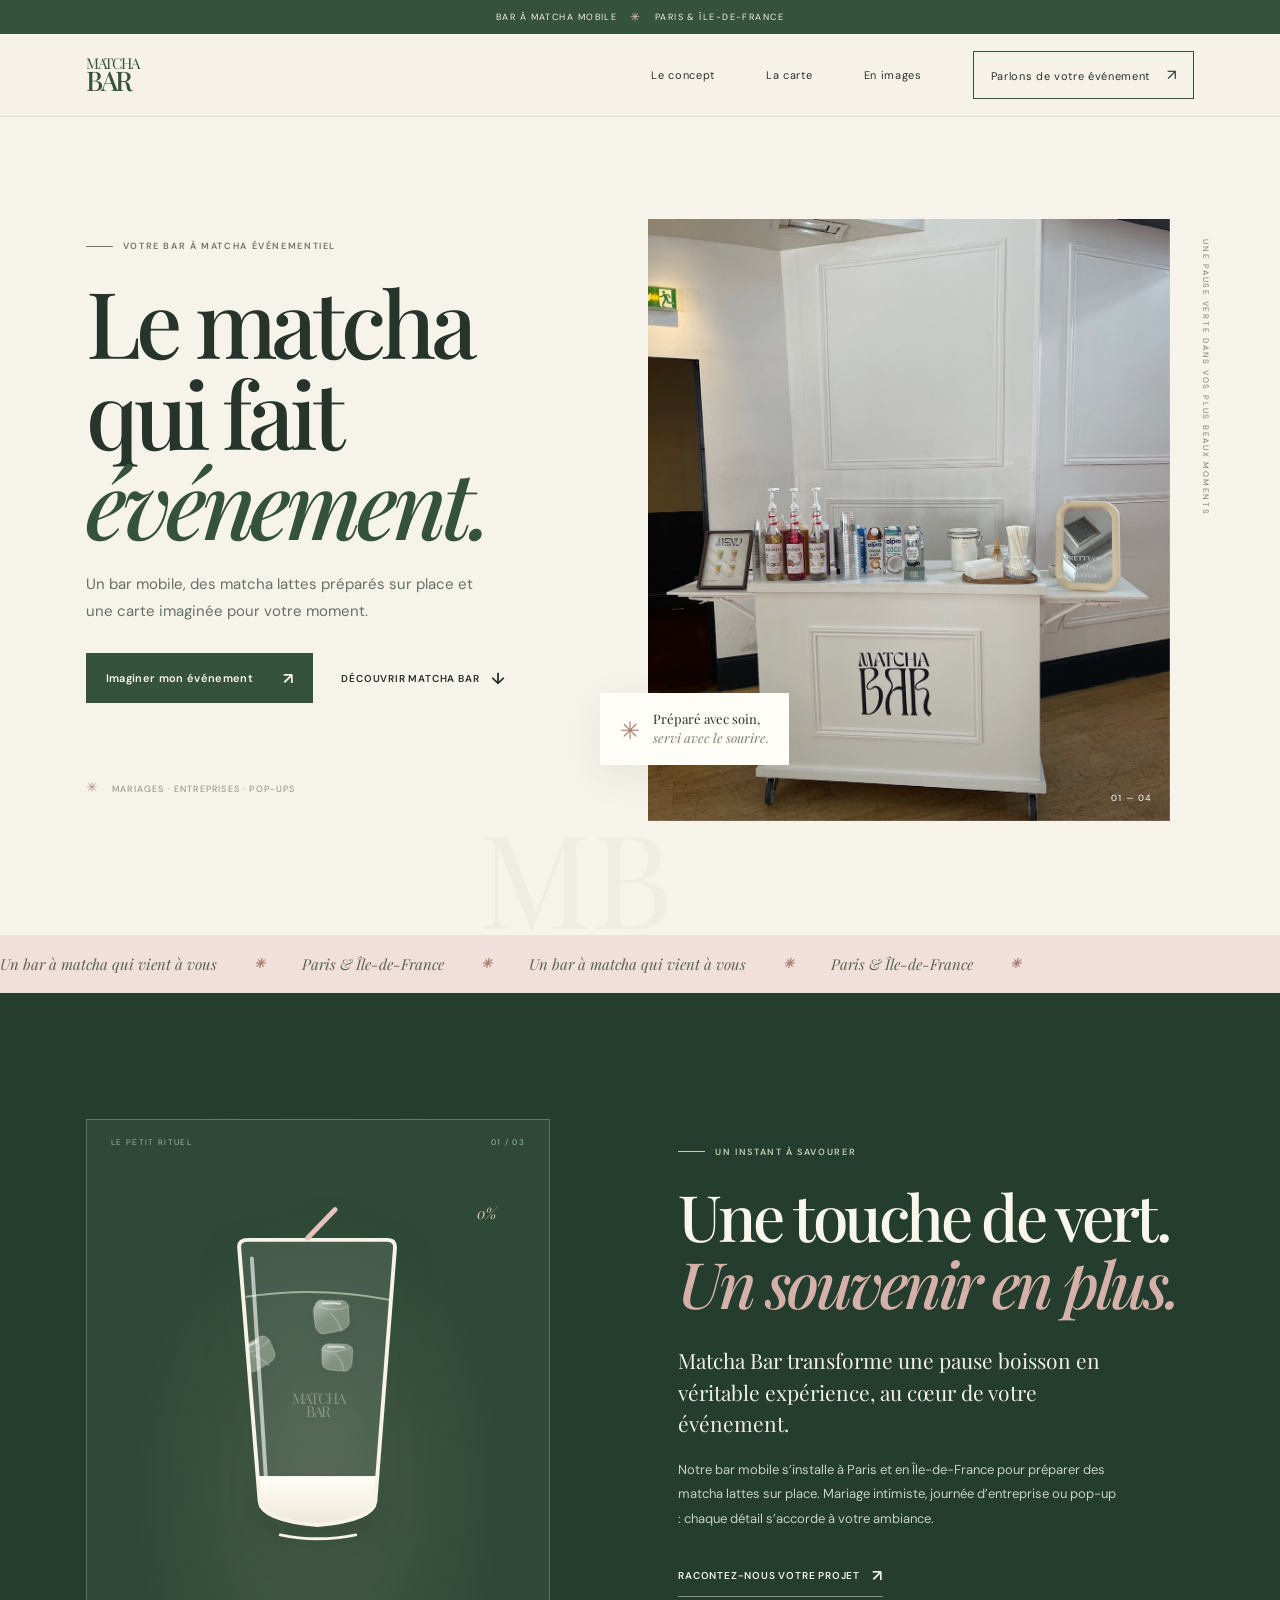
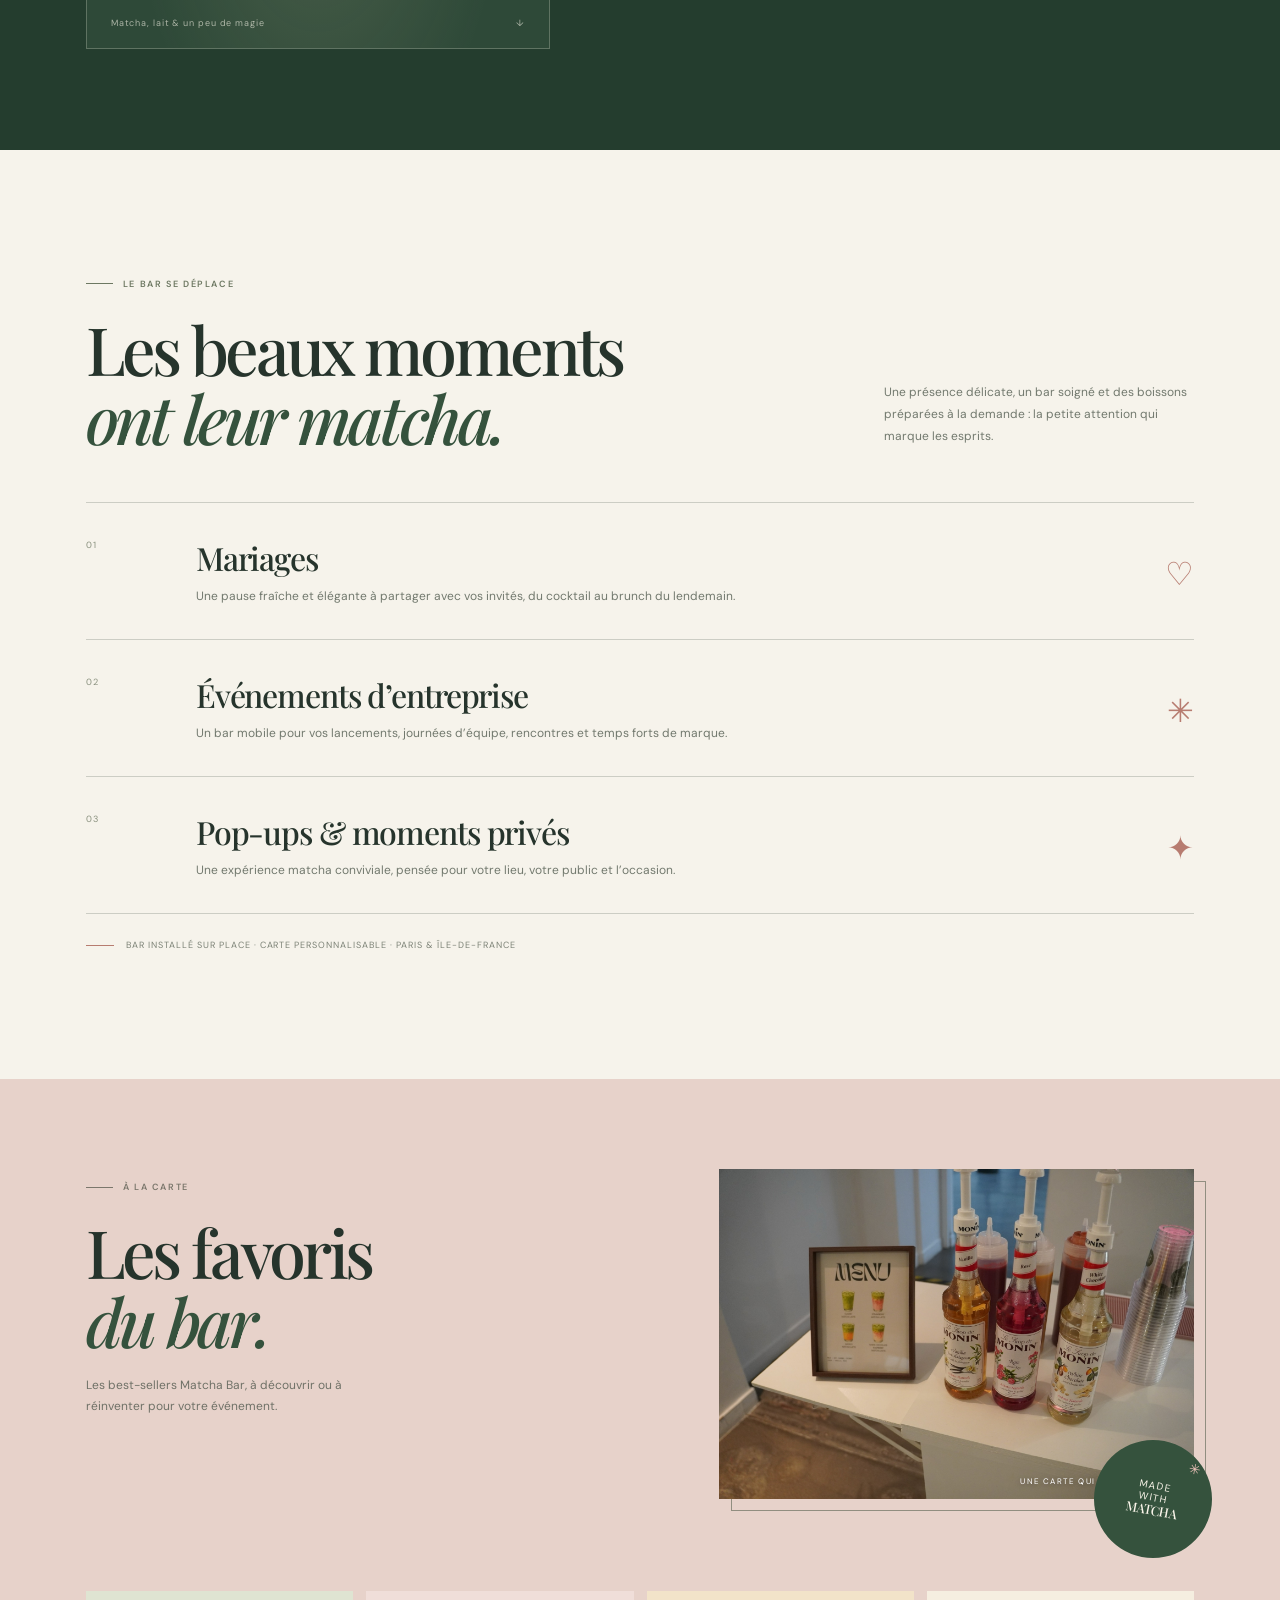
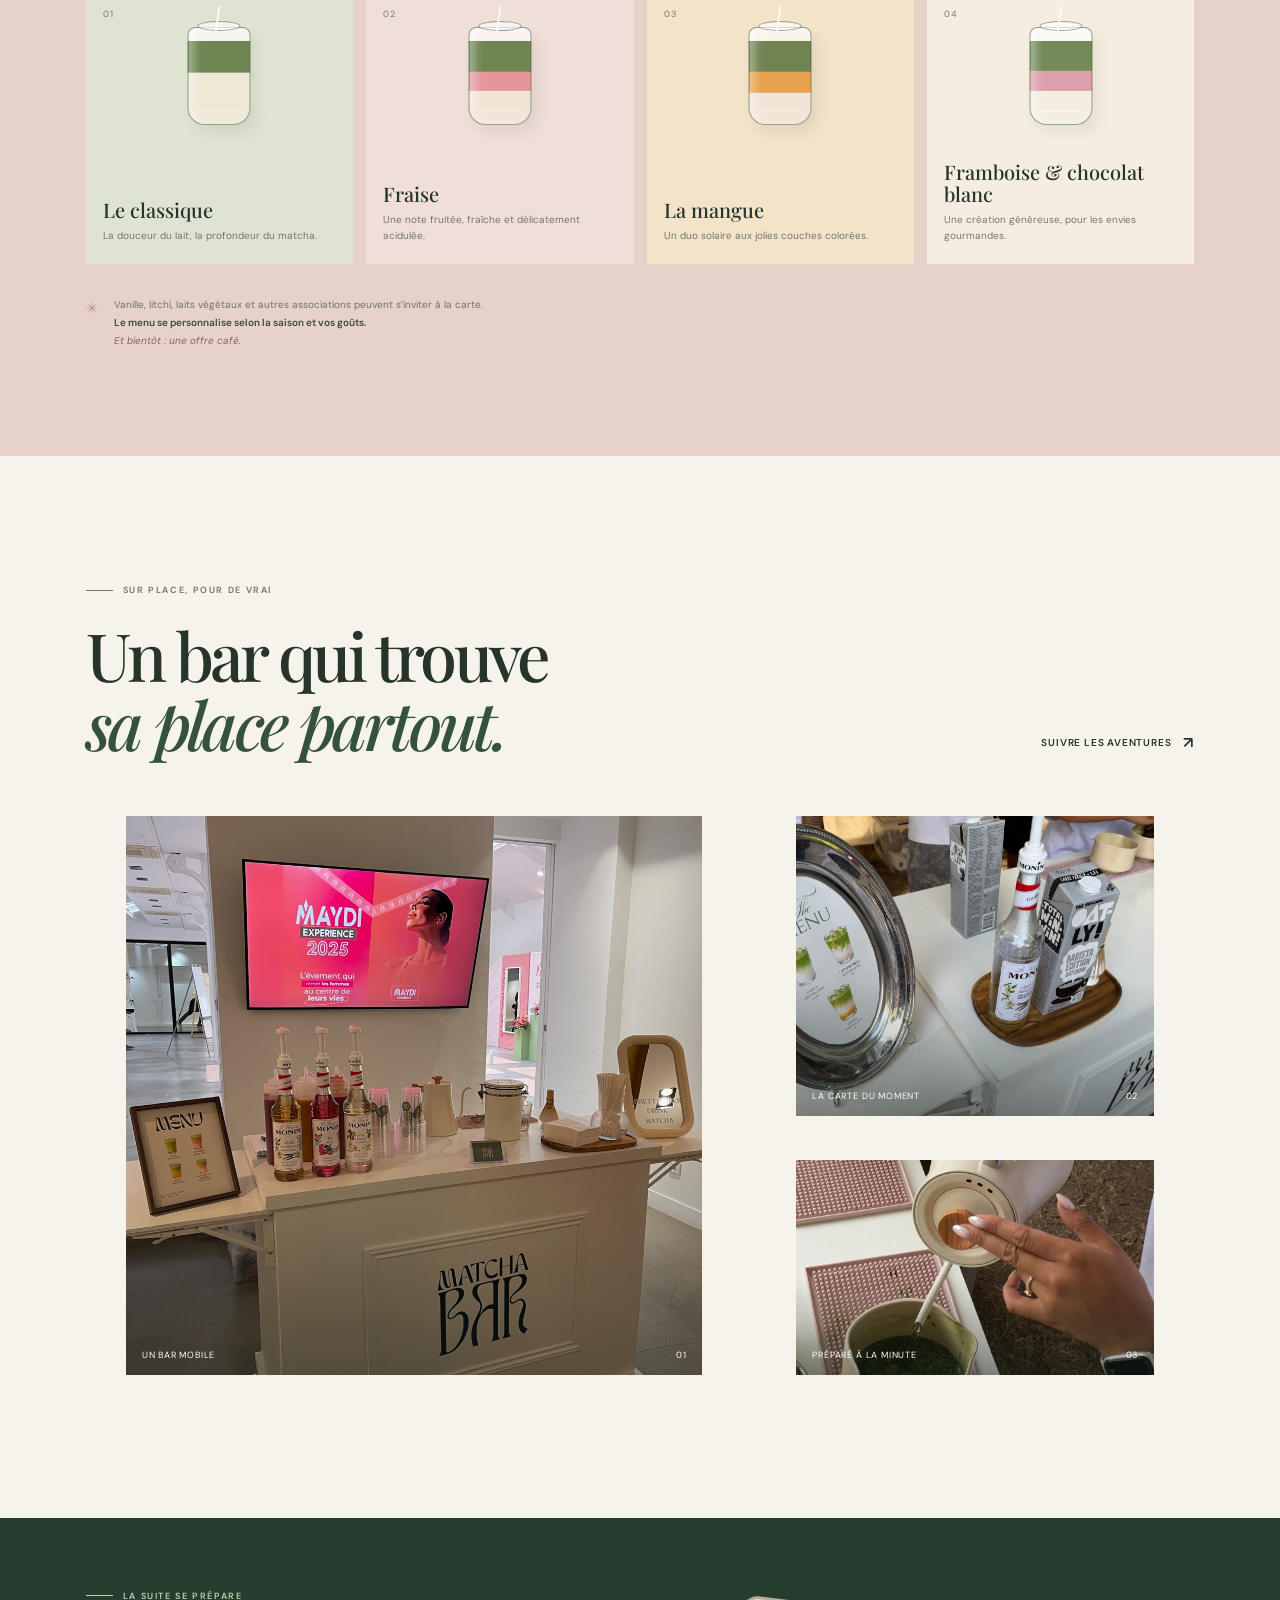
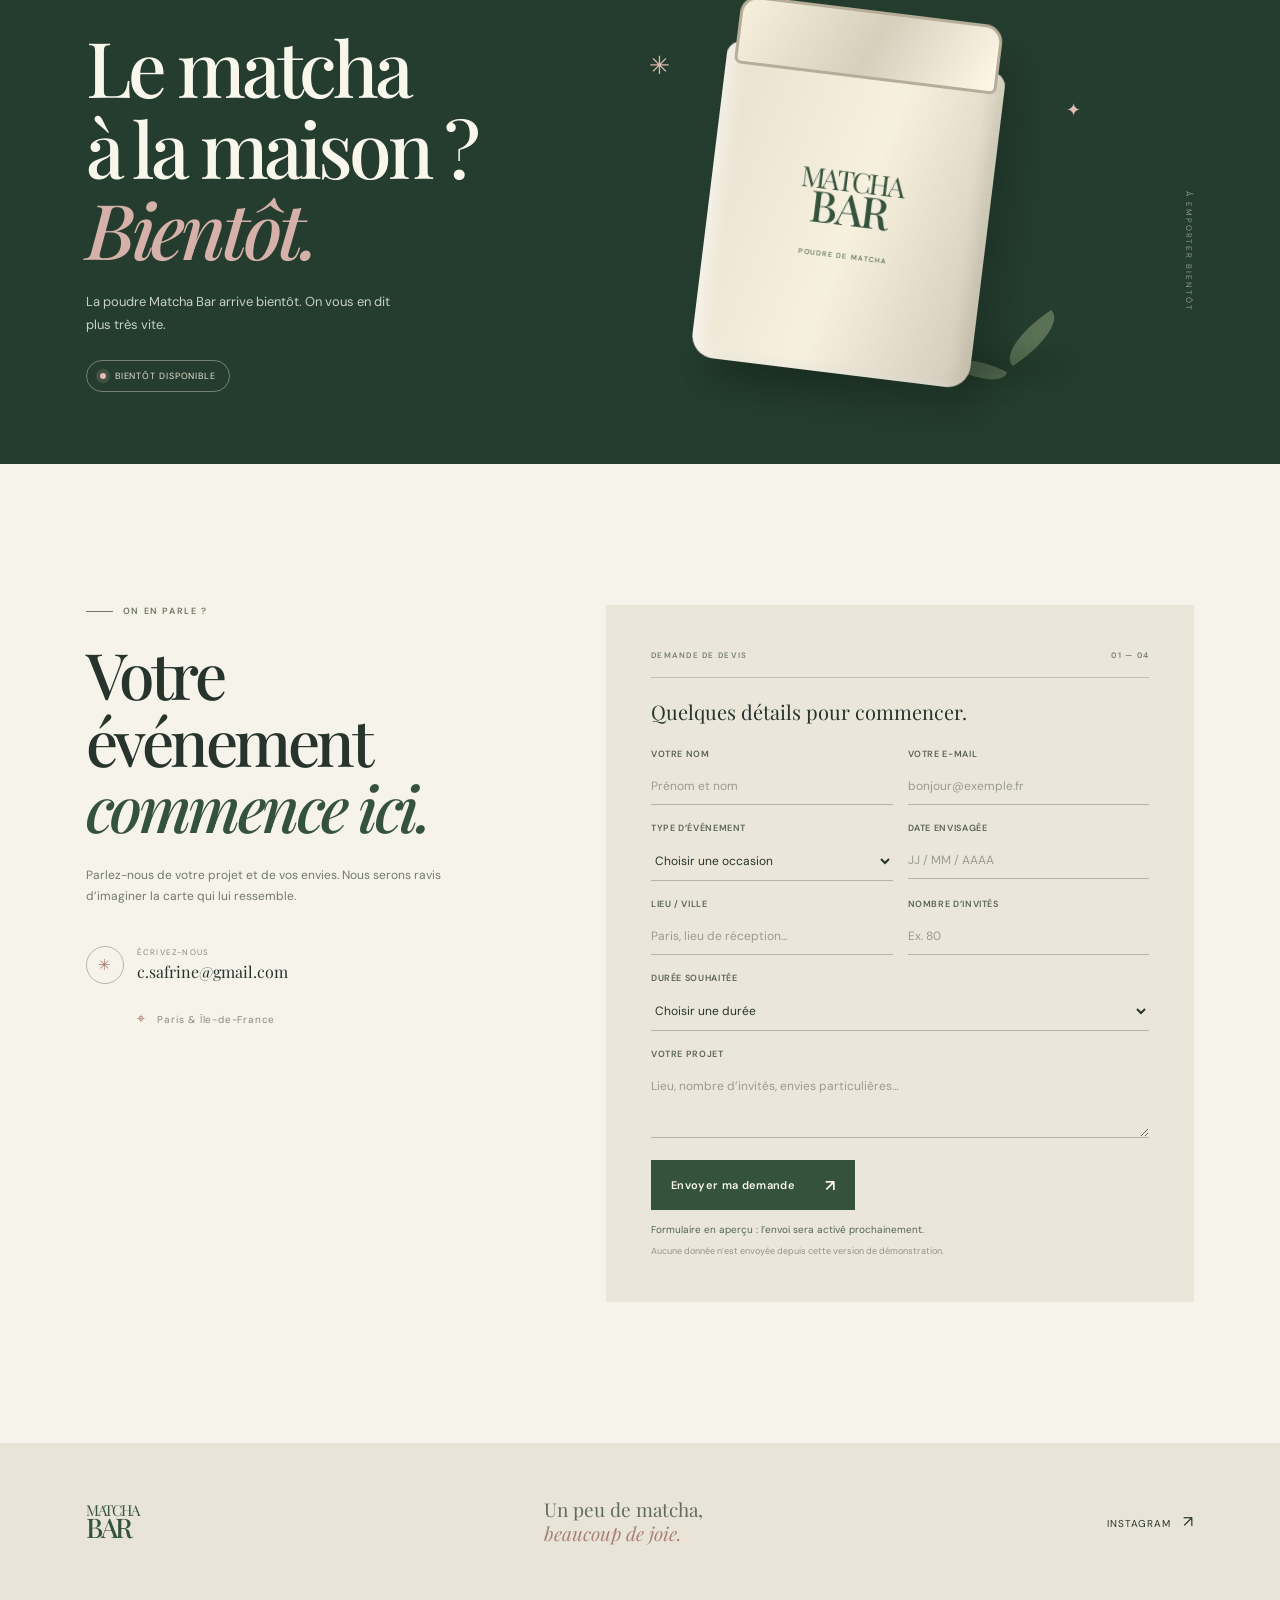
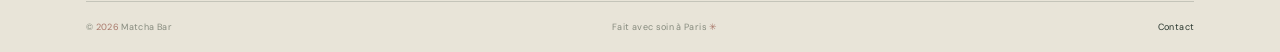
==== index.html @ ceb55035 "Restore original matcha fill with floating ice" ====
<!doctype html>
<html lang="fr">
  <head>
    <meta charset="utf-8" />
    <meta name="viewport" content="width=device-width, initial-scale=1" />
    <meta name="theme-color" content="#f6f3eb" />
    <meta name="description" content="Matcha Bar, bar à matcha mobile pour mariages, événements d’entreprise et pop-ups à Paris et en Île-de-France." />
    <title>Matcha Bar — Le matcha qui fait événement</title>
    <link rel="preconnect" href="https://fonts.googleapis.com" />
    <link rel="preconnect" href="https://fonts.gstatic.com" crossorigin />
    <link href="https://fonts.googleapis.com/css2?family=DM+Sans:wght@400;500;600;700&family=Playfair+Display:ital,wght@0,500;0,600;0,700;1,500;1,600&display=swap" rel="stylesheet" />
    <link rel="stylesheet" href="styles.css" />
    <script src="script.js" defer></script>
  </head>
  <body>
    <a class="skip-link" href="#contenu">Aller au contenu</a>
    <div class="topline"><span>Bar à matcha mobile</span><span class="topline-dot" aria-hidden="true">✳</span><span>Paris & Île-de-France</span></div>

    <header class="site-header" id="accueil">
      <a class="brand" href="#accueil" aria-label="Matcha Bar, accueil">
        <span class="brand-mark">MATCHA<br /><b>BAR</b></span>
      </a>
      <button class="menu-toggle" type="button" aria-expanded="false" aria-controls="main-nav" aria-label="Ouvrir le menu">
        <span></span><span></span>
      </button>
      <nav class="main-nav" id="main-nav" aria-label="Navigation principale">
        <a href="#concept">Le concept</a>
        <a href="#carte">La carte</a>
        <a href="#galerie">En images</a>
        <a class="nav-cta" href="#devis">Parlons de votre événement <span aria-hidden="true">↗</span></a>
      </nav>
    </header>

    <main id="contenu">
      <section class="hero section-wrap" aria-labelledby="hero-title">
        <div class="hero-copy">
          <p class="eyebrow"><span class="eyebrow-line"></span> Votre bar à matcha événementiel</p>
          <h1 id="hero-title">Le matcha<br />qui fait <em>événement.</em></h1>
          <p class="hero-intro">Un bar mobile, des matcha lattes préparés sur place et une carte imaginée pour votre moment.</p>
          <div class="hero-actions">
            <a class="button button-dark" href="#devis">Imaginer mon événement <span aria-hidden="true">↗</span></a>
            <a class="text-link" href="#concept">Découvrir Matcha Bar <span aria-hidden="true">↓</span></a>
          </div>
          <div class="hero-footnote"><span class="tiny-star" aria-hidden="true">✳</span> Mariages · Entreprises · Pop-ups</div>
        </div>
        <div class="hero-visual">
          <div class="hero-photo-frame">
            <img class="hero-photo" src="assets/event-bar.jpg" alt="Le bar mobile Matcha Bar installé pour un événement" fetchpriority="high" />
            <span class="photo-index">01 — 04</span>
          </div>
          <div class="floating-note"><span class="note-icon" aria-hidden="true">✳</span><span>Préparé avec soin,<br /><i>servi avec le sourire.</i></span></div>
          <div class="hero-side-label">UNE PAUSE VERTE DANS VOS PLUS BEAUX MOMENTS</div>
        </div>
        <div class="hero-bottom-mark" aria-hidden="true">MB</div>
      </section>

      <div class="ticker" aria-label="Matcha Bar se déplace pour vos événements">
        <div class="ticker-track"><span>Un bar à matcha qui vient à vous</span><b>✳</b><span>Paris & Île-de-France</span><b>✳</b><span>Un bar à matcha qui vient à vous</span><b>✳</b><span>Paris & Île-de-France</span><b>✳</b></div>
      </div>

      <section class="concept-section" id="concept" aria-labelledby="concept-title">
        <div class="concept-grid">
          <div class="pour-visual" aria-label="Illustration d’un matcha latte qui se remplit en faisant défiler la page">
            <div class="pour-caption"><span>LE PETIT RITUEL</span><span>01 / 03</span></div>
            <div class="cup-wrap">
              <svg class="latte-cup" viewBox="0 0 250 360" role="img" aria-labelledby="cup-title cup-desc">
                <title id="cup-title">Un verre de matcha latte</title>
                <desc id="cup-desc">Le matcha monte progressivement dans le verre pendant le défilement, avec des glaçons.</desc>
                <defs>
                  <clipPath id="glass-clip"><path d="M45 42 Q45 35 54 35 H196 Q205 35 204 44 L184 302 Q182 321 125 326 Q68 321 66 302 Z" /></clipPath>
                  <linearGradient id="matcha-gradient" x1="0" x2="1" y1="0" y2="1"><stop offset="0" stop-color="#a9b980" /><stop offset="1" stop-color="#667d4f" /></linearGradient>
                  <linearGradient id="milk-gradient" x1="0" x2="0" y1="0" y2="1"><stop offset="0" stop-color="#fffdf7" /><stop offset="1" stop-color="#e8e1cf" /></linearGradient>
                  <linearGradient id="ice-gradient" x1="0" x2="1" y1="0" y2="1"><stop offset="0" stop-color="#fff" stop-opacity=".88" /><stop offset=".48" stop-color="#e7f0dc" stop-opacity=".48" /><stop offset="1" stop-color="#b9c9ae" stop-opacity=".58" /></linearGradient>
                  <filter id="ice-shadow" x="-30%" y="-30%" width="160%" height="160%"><feDropShadow dx="1" dy="2" stdDeviation="2.5" flood-color="#263d2d" flood-opacity=".17" /></filter>
                </defs>
                <g clip-path="url(#glass-clip)">
                  <rect class="cup-milk" x="48" y="276" width="155" height="58" fill="url(#milk-gradient)" />
                  <rect class="cup-liquid" x="48" y="285" width="155" height="0" fill="url(#matcha-gradient)" />
                  <g class="ice-cube ice-one" filter="url(#ice-shadow)" transform="rotate(-10 86 139)">
                    <path d="M67 130 C67 126 71 123 75 124 L91 118 C95 116 100 119 101 123 L104 136 C105 140 102 143 98 145 L82 151 C77 153 72 150 71 146 L68 138 C67 135 66 133 67 130Z" fill="url(#ice-gradient)" fill-opacity=".7" stroke="#f9fff0" stroke-opacity=".32" stroke-width="1" />
                    <path d="M70 130 Q82 135 101 123 M82 135 Q90 140 96 148" fill="none" stroke="#fff" stroke-opacity=".28" stroke-width="1.2" stroke-linecap="round" />
                    <path d="M74 127 Q81 124 88 122" fill="none" stroke="#fff" stroke-opacity=".62" stroke-width="2" stroke-linecap="round" />
                  </g>
                  <g class="ice-cube ice-two" filter="url(#ice-shadow)" transform="rotate(7 123 128)">
                    <path d="M105 118 C105 114 109 111 114 112 L130 110 C135 109 139 113 139 117 L141 130 C142 135 138 138 134 140 L119 145 C114 147 110 144 108 140 L105 129 C104 125 103 121 105 118Z" fill="url(#ice-gradient)" fill-opacity=".7" stroke="#f9fff0" stroke-opacity=".36" stroke-width="1" />
                    <path d="M108 118 Q121 124 138 115 M121 124 Q130 130 135 141" fill="none" stroke="#fff" stroke-opacity=".3" stroke-width="1.2" stroke-linecap="round" />
                    <path d="M112 115 Q121 113 130 113" fill="none" stroke="#fff" stroke-opacity=".65" stroke-width="2" stroke-linecap="round" />
                  </g>
                  <g class="ice-cube ice-three" filter="url(#ice-shadow)" transform="rotate(-6 159 139)">
                    <path d="M144 130 C143 126 147 122 152 123 L167 125 C172 125 176 129 175 133 L173 145 C172 150 168 153 163 152 L149 149 C145 148 142 144 143 140Z" fill="url(#ice-gradient)" fill-opacity=".68" stroke="#f9fff0" stroke-opacity=".33" stroke-width="1" />
                    <path d="M146 129 Q157 134 174 129 M157 134 Q164 141 164 151" fill="none" stroke="#fff" stroke-opacity=".28" stroke-width="1.2" stroke-linecap="round" />
                    <path d="M151 126 Q160 126 167 128" fill="none" stroke="#fff" stroke-opacity=".6" stroke-width="2" stroke-linecap="round" />
                  </g>
                  <path class="liquid-glint" d="M52 93 Q124 82 198 96" fill="none" stroke="#e8efcf" stroke-width="2" opacity=".55" />
                </g>
                <path d="M45 42 Q45 35 54 35 H196 Q205 35 204 44 L184 302 Q182 321 125 326 Q68 321 66 302 Z" fill="rgba(255,255,255,.10)" stroke="#f7f3e7" stroke-width="4" />
                <path d="M58 54 L73 288" fill="none" stroke="rgba(255,255,255,.62)" stroke-width="4" stroke-linecap="round" />
                <path d="M87 336 Q125 344 164 336" fill="none" stroke="#f7f3e7" stroke-width="3" stroke-linecap="round" />
                <path d="M115 33 L143 4" fill="none" stroke="#e7c1bd" stroke-width="5" stroke-linecap="round" />
              </svg>
              <span class="cup-label">MATCHA<br />BAR</span>
              <span class="fill-number" aria-hidden="true">00%</span>
            </div>
            <div class="pour-bottom"><span>Matcha, lait & un peu de magie</span><span aria-hidden="true">↓</span></div>
          </div>
          <div class="concept-copy">
            <p class="eyebrow eyebrow-light"><span class="eyebrow-line"></span> Un instant à savourer</p>
            <h2 id="concept-title">Une touche de vert.<br /><em>Un souvenir en plus.</em></h2>
            <p class="concept-lead">Matcha Bar transforme une pause boisson en véritable expérience, au cœur de votre événement.</p>
            <p>Notre bar mobile s’installe à Paris et en Île-de-France pour préparer des matcha lattes sur place. Mariage intimiste, journée d’entreprise ou pop-up : chaque détail s’accorde à votre ambiance.</p>
            <a class="light-link" href="#devis">Racontez-nous votre projet <span aria-hidden="true">↗</span></a>
          </div>
        </div>
      </section>

      <section class="services section-wrap" aria-labelledby="services-title">
        <div class="section-heading">
          <div><p class="eyebrow"><span class="eyebrow-line"></span> Le bar se déplace</p><h2 id="services-title">Les beaux moments<br /><em>ont leur matcha.</em></h2></div>
          <p class="section-aside">Une présence délicate, un bar soigné et des boissons préparées à la demande : la petite attention qui marque les esprits.</p>
        </div>
        <div class="service-list">
          <article class="service-item"><span class="service-number">01</span><div><h3>Mariages</h3><p>Une pause fraîche et élégante à partager avec vos invités, du cocktail au brunch du lendemain.</p></div><span class="service-symbol" aria-hidden="true">♡</span></article>
          <article class="service-item"><span class="service-number">02</span><div><h3>Événements d’entreprise</h3><p>Un bar mobile pour vos lancements, journées d’équipe, rencontres et temps forts de marque.</p></div><span class="service-symbol" aria-hidden="true">✳</span></article>
          <article class="service-item"><span class="service-number">03</span><div><h3>Pop-ups & moments privés</h3><p>Une expérience matcha conviviale, pensée pour votre lieu, votre public et l’occasion.</p></div><span class="service-symbol" aria-hidden="true">✦</span></article>
        </div>
        <div class="service-note"><span class="note-dash"></span> Bar installé sur place · Carte personnalisable · Paris & Île-de-France</div>
      </section>

      <section class="menu-section" id="carte" aria-labelledby="menu-title">
        <div class="menu-top section-wrap">
          <div class="menu-heading"><p class="eyebrow"><span class="eyebrow-line"></span> À la carte</p><h2 id="menu-title">Les favoris<br /><em>du bar.</em></h2><p>Les best-sellers Matcha Bar, à découvrir ou à réinventer pour votre événement.</p></div>
          <figure class="menu-photo"><img src="assets/menu-setup.jpg" alt="La carte des boissons Matcha Bar et ses sirops" /><figcaption>Une carte qui suit vos envies</figcaption></figure>
          <div class="menu-stamp" aria-hidden="true"><span>MADE<br />WITH<br /><b>MATCHA</b></span><i>✳</i></div>
        </div>
        <div class="menu-cards section-wrap">
          <article class="drink-card drink-card-green"><span class="drink-no">01</span><span class="drink-art art-classic" aria-hidden="true"><i></i></span><div><h3>Le classique</h3><p>La douceur du lait, la profondeur du matcha.</p></div></article>
          <article class="drink-card drink-card-pink"><span class="drink-no">02</span><span class="drink-art art-strawberry" aria-hidden="true"><i></i></span><div><h3>Fraise</h3><p>Une note fruitée, fraîche et délicatement acidulée.</p></div></article>
          <article class="drink-card drink-card-orange"><span class="drink-no">03</span><span class="drink-art art-mango" aria-hidden="true"><i></i></span><div><h3>La mangue</h3><p>Un duo solaire aux jolies couches colorées.</p></div></article>
          <article class="drink-card drink-card-cream"><span class="drink-no">04</span><span class="drink-art art-raspberry" aria-hidden="true"><i></i></span><div><h3>Framboise & chocolat blanc</h3><p>Une création généreuse, pour les envies gourmandes.</p></div></article>
          <div class="menu-footnote"><span class="tiny-star" aria-hidden="true">✳</span><p>Vanille, litchi, laits végétaux et autres associations peuvent s’inviter à la carte.<br /><b>Le menu se personnalise selon la saison et vos goûts.</b><br /><span class="coffee-coming">Et bientôt : une offre café.</span></p></div>
        </div>
      </section>

      <section class="gallery-section section-wrap" id="galerie" aria-labelledby="gallery-title">
        <div class="gallery-heading"><div><p class="eyebrow"><span class="eyebrow-line"></span> Sur place, pour de vrai</p><h2 id="gallery-title">Un bar qui trouve<br /><em>sa place partout.</em></h2></div><a class="text-link" href="https://www.instagram.com/matchabar.event/" target="_blank" rel="noreferrer">Suivre les aventures <span aria-hidden="true">↗</span></a></div>
        <div class="gallery-grid">
          <figure class="gallery-photo gallery-large"><img src="assets/event-pop-up.jpg" alt="Le bar Matcha Bar installé au cœur d’un événement" /><figcaption><span>Un bar mobile</span><span>01</span></figcaption></figure>
          <figure class="gallery-photo gallery-tall"><img src="assets/hero-cart.jpg" alt="Détail du menu et des boissons proposés au bar" /><figcaption><span>La carte du moment</span><span>02</span></figcaption></figure>
          <figure class="gallery-photo gallery-wide"><img src="assets/drinks.jpg" alt="Préparation du matcha avec les accessoires du bar" /><figcaption><span>Préparé à la minute</span><span>03</span></figcaption></figure>
        </div>
      </section>

      <section class="coming-section" aria-labelledby="coming-title">
        <div class="coming-inner section-wrap">
          <div class="coming-copy"><p class="eyebrow eyebrow-light"><span class="eyebrow-line"></span> La suite se prépare</p><h2 id="coming-title">Le matcha<br />à la maison ?<br /><em>Bientôt.</em></h2><p>La poudre Matcha Bar arrive bientôt. On vous en dit plus très vite.</p><span class="coming-tag"><span class="coming-dot"></span> Bientôt disponible</span></div>
          <div class="powder-art" aria-hidden="true"><span class="powder-spark spark-a">✳</span><span class="powder-spark spark-b">✦</span><div class="powder-tin"><div class="tin-lid"></div><div class="tin-body"><span>MATCHA<br /><b>BAR</b></span><i>POUDRE DE MATCHA</i></div></div><span class="powder-leaf leaf-one"></span><span class="powder-leaf leaf-two"></span><span class="powder-shadow"></span></div>
          <span class="coming-side">À EMPORTER BIENTÔT</span>
        </div>
      </section>

      <section class="quote-section section-wrap" id="devis" aria-labelledby="quote-title">
        <div class="quote-intro"><p class="eyebrow"><span class="eyebrow-line"></span> On en parle ?</p><h2 id="quote-title">Votre événement<br /><em>commence ici.</em></h2><p>Parlez-nous de votre projet et de vos envies. Nous serons ravis d’imaginer la carte qui lui ressemble.</p><div class="contact-card"><span class="contact-icon" aria-hidden="true">✳</span><div><small>Écrivez-nous</small><a href="mailto:c.safrine@gmail.com">c.safrine@gmail.com</a></div></div><div class="contact-location"><span aria-hidden="true">⌖</span> Paris & Île-de-France</div></div>
        <div class="form-card">
          <div class="form-topline"><span>DEMANDE DE DEVIS</span><span>01 — 04</span></div>
          <p class="form-intro">Quelques détails pour commencer.</p>
          <form id="quote-form" autocomplete="on">
            <div class="form-row"><label>Votre nom<input name="name" type="text" placeholder="Prénom et nom" autocomplete="name" /></label><label>Votre e-mail<input name="email" type="email" placeholder="bonjour@exemple.fr" autocomplete="email" /></label></div>
            <div class="form-row"><label>Type d’événement<select name="event"><option value="" selected disabled>Choisir une occasion</option><option>Mariage</option><option>Événement d’entreprise</option><option>Pop-up</option><option>Événement privé</option><option>Autre</option></select></label><label>Date envisagée<input name="date" type="text" placeholder="JJ / MM / AAAA" /></label></div>
            <div class="form-row"><label>Lieu / ville<input name="location" type="text" placeholder="Paris, lieu de réception…" /></label><label>Nombre d’invités<input name="guests" type="number" min="1" placeholder="Ex. 80" /></label></div>
            <label>Durée souhaitée<select name="duration"><option value="" selected disabled>Choisir une durée</option><option>Quelques heures</option><option>Demi-journée</option><option>Journée complète</option><option>À définir ensemble</option></select></label>
            <label>Votre projet<textarea name="message" rows="3" placeholder="Lieu, nombre d’invités, envies particulières…"></textarea></label>
            <button class="button button-dark form-button" type="button" id="demo-send">Envoyer ma demande <span aria-hidden="true">↗</span></button>
            <p class="form-status" id="form-status" aria-live="polite">Formulaire en aperçu : l’envoi sera activé prochainement.</p>
            <p class="form-disclaimer">Aucune donnée n’est envoyée depuis cette version de démonstration.</p>
          </form>
        </div>
      </section>
    </main>

    <footer class="site-footer">
      <div class="footer-main section-wrap"><a class="brand brand-footer" href="#accueil" aria-label="Matcha Bar, retour en haut"><span class="brand-mark">MATCHA<br /><b>BAR</b></span></a><p>Un peu de matcha,<br /><em>beaucoup de joie.</em></p><a class="footer-ig" href="https://www.instagram.com/matchabar.event/" target="_blank" rel="noreferrer">Instagram <span aria-hidden="true">↗</span></a></div>
      <div class="footer-bottom section-wrap"><span>© <span id="year">2026</span> Matcha Bar</span><span>Fait avec soin à Paris <span aria-hidden="true">✳</span></span><a href="mailto:c.safrine@gmail.com">Contact</a></div>
    </footer>
    <div class="scroll-progress" aria-hidden="true"><span></span></div>
  </body>
</html>
---- styles.css ----
:root {
  --cream: #f6f3eb;
  --paper: #fffdf7;
  --ink: #26342c;
  --green: #35523d;
  --green-dark: #243d2e;
  --sage: #849477;
  --pink: #e6c6c1;
  --pink-soft: #f0dfda;
  --line: rgba(38, 52, 44, .2);
  --serif: "Playfair Display", Georgia, serif;
  --sans: "DM Sans", Arial, sans-serif;
  --page-gutter: clamp(22px, 6.7vw, 104px);
}

* { box-sizing: border-box; }
html { scroll-behavior: smooth; scroll-padding-top: 95px; }
body { margin: 0; background: var(--cream); color: var(--ink); font-family: var(--sans); font-size: 15px; -webkit-font-smoothing: antialiased; }
body.menu-open { overflow: hidden; }
img { display: block; max-width: 100%; }
a { color: inherit; text-decoration: none; }
button, input, select, textarea { font: inherit; }
::selection { background: #d7dfca; color: var(--green-dark); }
.section-wrap { width: min(100% - var(--page-gutter) * 2, 1440px); margin-inline: auto; }
.skip-link { position: absolute; z-index: 20; left: 16px; top: -60px; padding: 12px 18px; background: var(--green-dark); color: white; }
.skip-link:focus { top: 12px; }

.topline { height: 34px; display: flex; align-items: center; justify-content: center; gap: 13px; background: var(--green); color: #f4f0e5; text-transform: uppercase; letter-spacing: .16em; font-size: 9px; }
.topline-dot { color: #e8c3bd; font-size: 12px; }
.site-header { height: 83px; padding-inline: var(--page-gutter); display: flex; align-items: center; justify-content: space-between; position: relative; z-index: 10; background: rgba(246,243,235,.96); border-bottom: 1px solid rgba(38,52,44,.12); }
.brand { display: inline-flex; align-items: center; width: 112px; }
.brand-mark { font-family: var(--serif); font-size: 15px; line-height: .78; letter-spacing: -.08em; color: var(--green); }
.brand-mark b { font-size: 27px; font-weight: 500; letter-spacing: -.07em; }
.main-nav { display: flex; align-items: center; gap: clamp(24px, 4vw, 64px); font-size: 11px; letter-spacing: .06em; }
.main-nav a:not(.nav-cta) { position: relative; padding-block: 10px; }
.main-nav a:not(.nav-cta)::after { content: ""; position: absolute; bottom: 3px; left: 0; height: 1px; width: 0; background: var(--green); transition: width .25s ease; }
.main-nav a:not(.nav-cta):hover::after { width: 100%; }
.nav-cta { padding: 13px 17px; border: 1px solid var(--green); transition: background .2s, color .2s; }
.nav-cta:hover { color: var(--cream); background: var(--green); }
.nav-cta span { padding-left: 13px; font-size: 15px; }
.menu-toggle { display: none; }

.hero { position: relative; min-height: min(740px, calc(100svh - 117px)); padding-block: clamp(65px, 8vw, 122px) clamp(55px, 7vw, 95px); display: grid; grid-template-columns: .94fr 1.06fr; align-items: center; gap: 7%; }
.hero-copy { position: relative; z-index: 2; padding-bottom: 28px; }
.eyebrow { margin: 0 0 24px; display: flex; align-items: center; gap: 10px; color: #6d7862; font-size: 9px; font-weight: 600; letter-spacing: .18em; text-transform: uppercase; }
.eyebrow-line { display: inline-block; width: 27px; height: 1px; background: currentColor; }
h1, h2, h3, p { margin-top: 0; }
h1, h2 { font-family: var(--serif); font-weight: 500; letter-spacing: -.055em; }
h1 { max-width: 650px; margin-bottom: 24px; font-size: clamp(58px, 7.2vw, 104px); line-height: .98; }
h1 em, h2 em { color: var(--green); font-weight: 500; }
.hero-intro { max-width: 400px; margin-bottom: 28px; color: #667167; font-size: 15px; line-height: 1.8; }
.hero-actions { display: flex; align-items: center; gap: 28px; flex-wrap: wrap; }
.button { display: inline-flex; align-items: center; justify-content: center; gap: 30px; min-height: 50px; border: 0; padding: 0 20px; cursor: pointer; font-size: 11px; font-weight: 600; letter-spacing: .03em; }
.button-dark { color: #fbf8ee; background: var(--green); transition: background .2s, transform .2s; }
.button-dark:hover { background: #203728; transform: translateY(-2px); }
.button span { font-size: 16px; }
.text-link, .light-link { display: inline-flex; align-items: center; gap: 12px; font-size: 10px; font-weight: 600; letter-spacing: .08em; text-transform: uppercase; }
.text-link span, .light-link span { font-size: 16px; transition: transform .2s; }
.text-link:hover span, .light-link:hover span { transform: translate(3px,-3px); }
.hero-footnote { margin-top: 75px; font-size: 9px; letter-spacing: .13em; text-transform: uppercase; color: #8b8e7f; }
.tiny-star { padding-right: 10px; color: #bd8f81; font-size: 14px; }
.hero-visual { position: relative; min-width: 0; padding: 0 24px 24px 0; }
.hero-photo-frame { position: relative; height: clamp(430px, 47vw, 640px); overflow: hidden; background: var(--pink); }
.hero-photo { width: 100%; height: 100%; object-fit: cover; object-position: center 44%; animation: photo-arrive 1s .1s both cubic-bezier(.2,.7,.2,1); }
.hero-photo-frame::after { content: ""; position: absolute; inset: 0; background: linear-gradient(180deg,transparent 58%,rgba(24,36,28,.16)); pointer-events: none; }
.photo-index { position: absolute; z-index: 1; bottom: 17px; right: 18px; color: white; font-size: 9px; letter-spacing: .13em; }
.floating-note { position: absolute; z-index: 2; left: -48px; bottom: 80px; display: flex; align-items: center; gap: 13px; padding: 17px 20px; background: var(--paper); box-shadow: 0 10px 40px rgba(37,49,39,.08); font-family: var(--serif); font-size: 13px; line-height: 1.45; }
.floating-note i { color: #78826d; }
.note-icon { color: #b17c6e; font-size: 24px; }
.hero-side-label { position: absolute; right: -17px; top: 20px; writing-mode: vertical-rl; color: #75806f; letter-spacing: .22em; font-size: 8px; }
.hero-bottom-mark { position: absolute; right: 47%; bottom: -27px; z-index: -1; color: rgba(82,104,75,.045); font-family: var(--serif); font-size: 130px; }
@keyframes photo-arrive { from { opacity: 0; transform: translateY(18px) scale(1.025); } to { opacity: 1; transform: translateY(0) scale(1); } }

.ticker { overflow: hidden; display: flex; align-items: center; height: 58px; background: var(--pink-soft); color: #5b654e; }
.ticker-track { min-width: max-content; display: flex; align-items: center; gap: 37px; animation: ticker-slide 30s linear infinite; font-family: var(--serif); font-size: 15px; font-style: italic; }
.ticker-track b { color: #ab7d70; font-family: var(--sans); font-size: 13px; }
@keyframes ticker-slide { to { transform: translateX(-50%); } }

.concept-section { overflow: hidden; background: var(--green-dark); color: #f4f1e8; }
.concept-grid { width: min(100% - var(--page-gutter) * 2, 1440px); min-height: 720px; margin-inline: auto; padding-block: 88px; display: grid; grid-template-columns: .9fr 1fr; gap: clamp(60px, 10vw, 160px); align-items: center; }
.pour-visual { height: 530px; position: sticky; top: 14vh; align-self: start; padding: 17px 24px 19px; border: 1px solid rgba(238,237,221,.25); background: radial-gradient(ellipse at 50% 70%, rgba(218,207,167,.15), transparent 56%), #2e4938; display: flex; flex-direction: column; justify-content: space-between; }
.pour-caption, .pour-bottom { display: flex; justify-content: space-between; color: rgba(249,246,232,.62); font-size: 8px; letter-spacing: .17em; text-transform: uppercase; }
.pour-bottom { font-size: 9px; letter-spacing: .1em; text-transform: none; }
.cup-wrap { position: relative; height: 390px; display: grid; place-items: center; }
.latte-cup { width: min(245px, 64%); height: 100%; overflow: visible; filter: drop-shadow(0 15px 20px rgba(13,25,17,.22)); }
.cup-liquid { transition: y .1s linear, height .1s linear; }
.cup-label { position: absolute; left: 50%; top: 56%; transform: translate(-50%,-50%); font-family: var(--serif); font-size: 15px; line-height: .85; letter-spacing: -.08em; color: rgba(248,245,233,.88); text-align: center; mix-blend-mode: soft-light; pointer-events: none; }
.ice-cube { transform-box: fill-box; transform-origin: center; animation: ice-float 3.8s ease-in-out infinite; }
.ice-two { animation-delay: -.8s; }.ice-three { animation-delay: -1.7s; }
.fill-number { position: absolute; top: 16px; right: 7%; color: #e8c4bc; font-family: var(--serif); font-size: 15px; font-style: italic; }
@keyframes ice-float { 0%,100% { translate: 0 0; } 50% { translate: 0 -3px; } }
.concept-copy { max-width: 590px; padding-block: 65px; }
.eyebrow-light { color: #c3cdb3; }
.concept-copy h2, .coming-copy h2 { margin-bottom: 28px; color: #f9f6ec; font-size: clamp(44px, 5vw, 72px); line-height: 1.06; }
.concept-copy h2 em, .coming-copy h2 em { color: #d6b1a9; }
.concept-lead { max-width: 450px; margin-bottom: 18px; color: #f1eee4; font-family: var(--serif); font-size: 21px; line-height: 1.5; }
.concept-copy > p:not(.eyebrow):not(.concept-lead) { max-width: 440px; margin-bottom: 32px; color: #c7d0c3; font-size: 13px; line-height: 1.9; }
.light-link { color: #f1eee4; border-bottom: 1px solid rgba(241,238,228,.48); padding-bottom: 10px; }

.services { padding-block: clamp(80px, 10vw, 142px); }
.section-heading { display: flex; align-items: end; justify-content: space-between; gap: 60px; margin-bottom: 50px; }
.section-heading h2, .gallery-heading h2, .menu-heading h2, .quote-intro h2 { margin-bottom: 0; font-size: clamp(45px, 5.2vw, 72px); line-height: 1.04; }
.section-aside { max-width: 310px; margin-bottom: 5px; color: #72796e; font-size: 12px; line-height: 1.8; }
.service-list { border-top: 1px solid var(--line); }
.service-item { min-height: 137px; display: grid; grid-template-columns: 90px 1fr 60px; align-items: center; gap: 20px; border-bottom: 1px solid var(--line); transition: padding .25s; }
.service-item:hover { padding-inline: 12px; }
.service-number { align-self: start; padding-top: 36px; color: #89907e; font-size: 9px; letter-spacing: .13em; }
.service-item h3 { margin-bottom: 8px; font-family: var(--serif); font-size: clamp(23px, 2.5vw, 32px); font-weight: 500; letter-spacing: -.035em; }
.service-item p { max-width: 560px; margin-bottom: 0; color: #72796e; font-size: 12px; line-height: 1.65; }
.service-symbol { color: #b77c70; font-family: var(--serif); font-size: 32px; text-align: right; }
.service-note { display: flex; align-items: center; gap: 12px; margin-top: 25px; color: #7c8276; font-size: 9px; letter-spacing: .11em; text-transform: uppercase; }
.note-dash { width: 28px; height: 1px; background: #b77c70; }

.menu-section { overflow: hidden; padding-block: 90px 106px; background: #e7d2ca; }
.menu-top { position: relative; min-height: 365px; display: grid; grid-template-columns: .9fr 1.1fr; align-items: start; gap: 10%; }
.menu-heading { padding-top: 12px; }
.menu-heading .eyebrow { color: #7b776c; }
.menu-heading h2 { margin-bottom: 19px; }
.menu-heading > p:last-child { max-width: 300px; margin-bottom: 0; color: #6f7167; font-size: 12px; line-height: 1.75; }
.menu-photo { position: relative; width: min(100%, 475px); height: 330px; margin: 0 0 0 auto; transform: rotate(2deg); }
.menu-photo::before { content: ""; position: absolute; z-index: 0; inset: 12px -12px -12px 12px; border: 1px solid rgba(60,77,57,.5); }
.menu-photo img { position: relative; width: 100%; height: 100%; object-fit: cover; object-position: 55% 40%; }
.menu-photo figcaption { position: absolute; bottom: 13px; right: 13px; color: white; font-size: 8px; letter-spacing: .15em; text-transform: uppercase; text-shadow: 0 1px 5px rgba(0,0,0,.4); }
.menu-stamp { position: absolute; right: -18px; bottom: -24px; z-index: 1; width: 118px; height: 118px; border-radius: 50%; background: var(--green); color: #f9f4e9; display: grid; place-items: center; transform: rotate(11deg); text-align: center; font-size: 10px; line-height: 1.15; letter-spacing: .1em; }
.menu-stamp b { font-family: var(--serif); font-size: 13px; font-weight: 500; letter-spacing: -.04em; }
.menu-stamp i { position: absolute; top: 14px; right: 17px; color: #e8beb6; font-size: 14px; font-style: normal; }
.menu-cards { display: grid; grid-template-columns: repeat(4, 1fr); gap: 13px; margin-top: 57px; }
.drink-card { min-height: 273px; position: relative; display: flex; flex-direction: column; justify-content: space-between; padding: 17px 17px 20px; background: rgba(255,253,247,.7); }
.drink-card-green { background: #dfe4d2; }.drink-card-pink { background: #f0ded9; }.drink-card-orange { background: #f2e3c9; }.drink-card-cream { background: #f5eee0; }
.drink-no { position: relative; z-index: 1; color: #747a6c; font-size: 9px; letter-spacing: .12em; }
.drink-card h3 { max-width: 220px; margin-bottom: 7px; font-family: var(--serif); font-size: 20px; font-weight: 500; line-height: 1.1; }
.drink-card p { margin-bottom: 0; color: #73776d; font-size: 10px; line-height: 1.6; }
.drink-art { position: absolute; top: 36px; left: 50%; width: 63px; height: 98px; transform: translateX(-50%); border: 1.5px solid rgba(53,76,53,.5); border-radius: 8px 8px 17px 17px; background: linear-gradient(to bottom, rgba(255,255,255,.64) 0 13%, #6f8552 14% 46%, #eee8d7 47% 100%); box-shadow: inset 6px 0 8px rgba(255,255,255,.35), 6px 8px 13px rgba(39,51,39,.08); }
.drink-art::before { content: ""; position: absolute; left: 9px; right: 9px; top: -7px; height: 8px; border: 1px solid rgba(53,76,53,.5); border-radius: 50%; background: rgba(255,255,255,.62); }
.drink-art::after { content: ""; position: absolute; left: 28px; top: -22px; width: 2px; height: 28px; background: #faf8f0; transform: rotate(8deg); }
.art-strawberry { background: linear-gradient(to bottom, rgba(255,255,255,.64) 0 13%, #6f8552 14% 45%, #e5969a 46% 65%, #f1e5d8 66% 100%); }
.art-mango { background: linear-gradient(to bottom, rgba(255,255,255,.64) 0 13%, #708451 14% 45%, #e7a24f 46% 67%, #f1e5d8 68% 100%); }
.art-raspberry { background: linear-gradient(to bottom, rgba(255,255,255,.64) 0 13%, #738957 14% 44%, #dd9fa9 45% 65%, #f4eee0 66% 100%); }
.art-classic i, .art-strawberry i, .art-mango i, .art-raspberry i { position: absolute; bottom: 13px; left: 8px; right: 8px; border-top: 1px solid rgba(255,255,255,.4); }
.menu-footnote { grid-column: 1 / -1; display: flex; align-items: start; gap: 6px; margin-top: 19px; color: #6f7168; font-size: 10px; line-height: 1.8; }
.menu-footnote p { margin: 0; }
.menu-footnote b { color: #3c493d; font-weight: 600; }
.coffee-coming { color: #8a6359; font-style: italic; }

.gallery-section { padding-block: clamp(85px, 10vw, 140px); }
.gallery-heading { display: flex; align-items: end; justify-content: space-between; margin-bottom: 42px; }
.gallery-heading .text-link { margin-bottom: 6px; }
.gallery-grid { display: grid; grid-template-columns: 1.2fr .8fr; grid-template-rows: 330px 245px; gap: 14px; }
.gallery-photo { min-width: 0; min-height: 0; position: relative; overflow: hidden; background: #d9d4c8; }
.gallery-large { grid-row: span 2; }
.gallery-photo img { width: 100%; height: 100%; object-fit: cover; transition: transform .7s cubic-bezier(.2,.7,.2,1); }
.gallery-large img { object-position: center 48%; }.gallery-tall img { object-position: center 52%; }.gallery-wide img { object-position: center 60%; }
.gallery-photo:hover img { transform: scale(1.035); }
.gallery-photo::after { content: ""; position: absolute; inset: 55% 0 0; background: linear-gradient(transparent,rgba(24,35,27,.45)); }
.gallery-photo figcaption { position: absolute; z-index: 1; right: 16px; bottom: 14px; left: 16px; display: flex; justify-content: space-between; color: white; font-size: 9px; letter-spacing: .09em; text-transform: uppercase; }

.coming-section { overflow: hidden; background: var(--green-dark); color: #f9f6ed; }
.coming-inner { min-height: 530px; position: relative; display: flex; align-items: center; justify-content: space-between; }
.coming-copy { position: relative; z-index: 1; padding-block: 72px; }
.coming-copy h2 { margin-bottom: 21px; font-size: clamp(48px, 6vw, 82px); }
.coming-copy > p:not(.eyebrow) { max-width: 310px; margin-bottom: 24px; color: #c9d1c4; font-size: 13px; line-height: 1.75; }
.coming-tag { display: inline-flex; align-items: center; gap: 9px; border: 1px solid rgba(236,232,215,.4); border-radius: 100px; padding: 9px 13px; color: #e9e3d4; font-size: 9px; letter-spacing: .1em; text-transform: uppercase; }
.coming-dot { width: 6px; height: 6px; border-radius: 50%; background: #e6b9b1; box-shadow: 0 0 0 4px rgba(230,185,177,.15); }
.powder-art { position: absolute; inset: 0 5% 0 43%; display: grid; place-items: center; }
.powder-tin { position: relative; z-index: 1; width: clamp(160px, 22vw, 280px); height: clamp(235px, 31vw, 365px); transform: rotate(7deg); filter: drop-shadow(22px 27px 20px rgba(13,26,18,.28)); }
.tin-lid { position: absolute; z-index: 2; top: 0; left: 3%; width: 94%; height: 19%; border: 3px solid #b6ad98; border-radius: 18px 18px 7px 7px; background: linear-gradient(115deg,#f7f0dc,#d6cfbc 52%,#fff8e9); }
.tin-body { position: absolute; top: 13%; bottom: 0; left: 0; right: 0; border-radius: 14px 14px 23px 23px; background: linear-gradient(105deg,#e9e1d0,#f6f0df 52%,#d1c9b8); color: var(--green); box-shadow: inset 10px 0 15px rgba(255,255,255,.48), inset -10px 0 13px rgba(52,57,38,.1); display: flex; flex-direction: column; align-items: center; justify-content: center; text-align: center; }
.tin-body span { font-family: var(--serif); font-size: clamp(18px, 2.2vw, 28px); line-height: .78; letter-spacing: -.08em; }
.tin-body b { font-size: 1.55em; font-weight: 500; }
.tin-body i { margin-top: 26px; font-size: 7px; letter-spacing: .18em; font-style: normal; }
.powder-shadow { position: absolute; bottom: 16%; left: 24%; width: 65%; height: 21px; border-radius: 50%; background: rgba(9,24,14,.32); filter: blur(13px); }
.powder-spark { position: absolute; color: #dfbbb2; font-size: 25px; }
.spark-a { top: 24%; left: 15%; }.spark-b { top: 33%; right: 10%; font-size: 18px; }
.powder-leaf { position: absolute; z-index: 0; width: 64px; height: 24px; border-radius: 90% 4% 90% 4%; background: #738969; opacity: .68; transform: rotate(-35deg); }
.leaf-one { bottom: 21%; right: 13%; }.leaf-two { bottom: 15%; right: 22%; transform: rotate(25deg) scale(.8); }
.coming-side { position: absolute; right: 0; top: 50%; writing-mode: vertical-rl; color: rgba(240,237,225,.52); font-size: 8px; letter-spacing: .24em; }

.quote-section { padding-block: clamp(90px, 11vw, 155px); display: grid; grid-template-columns: .8fr 1.2fr; gap: clamp(50px, 10vw, 150px); align-items: start; }
.quote-intro h2 { margin-bottom: 24px; font-size: clamp(43px, 5vw, 68px); }
.quote-intro > p:not(.eyebrow) { max-width: 360px; color: #71796f; font-size: 12px; line-height: 1.8; }
.contact-card { display: flex; align-items: center; gap: 13px; margin-top: 38px; }
.contact-icon { width: 38px; height: 38px; display: grid; place-items: center; border: 1px solid rgba(53,82,61,.35); border-radius: 50%; color: #a8786a; font-size: 15px; }
.contact-card small { display: block; margin-bottom: 4px; color: #858b7d; font-size: 8px; letter-spacing: .15em; text-transform: uppercase; }
.contact-card a { font-family: var(--serif); font-size: 16px; }
.contact-card a:hover { color: #7b8b68; }
.contact-location { margin: 25px 0 0 51px; color: #858b7d; font-size: 10px; letter-spacing: .08em; }
.contact-location span { padding-right: 8px; color: #a8786a; font-size: 14px; }
.form-card { padding: clamp(24px, 4vw, 45px); background: #ebe6da; }
.form-topline { display: flex; justify-content: space-between; padding-bottom: 17px; border-bottom: 1px solid rgba(38,52,44,.22); color: #78806f; font-size: 8px; font-weight: 600; letter-spacing: .16em; }
.form-intro { margin: 20px 0 23px; font-family: var(--serif); font-size: 20px; }
#quote-form { display: flex; flex-direction: column; gap: 17px; }
.form-row { display: grid; grid-template-columns: 1fr 1fr; gap: 15px; }
#quote-form label { display: flex; flex-direction: column; gap: 8px; color: #596356; font-size: 9px; font-weight: 600; letter-spacing: .07em; text-transform: uppercase; }
#quote-form input, #quote-form select, #quote-form textarea { width: 100%; min-width: 0; border: 0; border-bottom: 1px solid rgba(38,52,44,.28); border-radius: 0; outline: 0; padding: 10px 0; background: transparent; color: var(--ink); font-size: 12px; font-weight: 400; letter-spacing: 0; text-transform: none; transition: border-color .2s; }
#quote-form input:focus, #quote-form select:focus, #quote-form textarea:focus { border-color: var(--green); }
#quote-form input::placeholder, #quote-form textarea::placeholder { color: #9a9b8d; }
#quote-form select { color: #9a9b8d; }
#quote-form select:valid { color: var(--ink); }
#quote-form textarea { resize: vertical; min-height: 70px; }
.form-button { align-self: start; margin-top: 5px; }
.form-status { min-height: 14px; margin: -4px 0 0; color: #526750; font-size: 10px; }
.form-disclaimer { margin: -9px 0 0; color: #929386; font-size: 9px; }

.site-footer { background: #e8e4d8; }
.footer-main { min-height: 158px; display: flex; align-items: center; justify-content: space-between; }
.brand-footer { width: auto; }
.footer-main > p { margin: 0; color: #616d5c; font-family: var(--serif); font-size: 19px; line-height: 1.25; }
.footer-main > p em { color: #aa7f74; }
.footer-ig { font-size: 10px; letter-spacing: .08em; text-transform: uppercase; }
.footer-ig span { padding-left: 9px; font-size: 16px; }
.footer-bottom { min-height: 51px; display: flex; align-items: center; justify-content: space-between; border-top: 1px solid rgba(38,52,44,.18); color: #858a7d; font-size: 9px; letter-spacing: .04em; }
.footer-bottom span span { color: #a8786a; }
.footer-bottom a { color: var(--ink); }
.scroll-progress { position: fixed; z-index: 15; top: 0; left: 0; width: 100%; height: 2px; pointer-events: none; }
.scroll-progress span { display: block; width: 0; height: 100%; background: #bd8f81; }

.reveal { opacity: 0; transform: translateY(22px); transition: opacity .65s ease, transform .65s cubic-bezier(.2,.7,.2,1); }
.reveal.is-visible { opacity: 1; transform: none; }

@media (max-width: 900px) {
  :root { --page-gutter: clamp(22px, 5vw, 52px); }
  .hero { gap: 5%; }
  .hero-photo-frame { height: clamp(410px, 58vw, 570px); }
  .hero-footnote { margin-top: 48px; }
  .concept-grid { gap: 7%; }
  .pour-visual { height: 470px; }
  .cup-wrap { height: 340px; }
  .menu-cards { grid-template-columns: repeat(2, 1fr); }
  .drink-card { min-height: 245px; }
  .quote-section { gap: 6%; }
}

@media (max-width: 650px) {
  html { scroll-padding-top: 74px; }
  .topline { height: 29px; font-size: 8px; }
  .site-header { height: 67px; }
  .brand { width: auto; }
  .brand-mark { font-size: 12px; }.brand-mark b { font-size: 22px; }
  .menu-toggle { display: flex; width: 43px; height: 43px; flex-direction: column; align-items: center; justify-content: center; gap: 6px; border: 1px solid rgba(38,52,44,.3); border-radius: 50%; background: transparent; cursor: pointer; }
  .menu-toggle span { display: block; width: 15px; height: 1px; background: var(--ink); transition: transform .2s; }
  .menu-toggle[aria-expanded="true"] span:first-child { transform: translateY(3.5px) rotate(45deg); }.menu-toggle[aria-expanded="true"] span:last-child { transform: translateY(-3.5px) rotate(-45deg); }
  .main-nav { position: fixed; z-index: -1; inset: 96px 0 0; display: flex; flex-direction: column; align-items: stretch; gap: 0; padding: 32px var(--page-gutter); background: var(--cream); opacity: 0; visibility: hidden; transform: translateY(-8px); transition: opacity .2s, visibility .2s, transform .2s; }
  .main-nav.is-open { opacity: 1; visibility: visible; transform: none; }
  .main-nav a:not(.nav-cta) { padding: 19px 0; border-bottom: 1px solid var(--line); font-family: var(--serif); font-size: 25px; letter-spacing: -.03em; }
  .main-nav a:not(.nav-cta)::after { display: none; }
  .nav-cta { margin-top: 26px; display: flex; justify-content: space-between; align-items: center; font-size: 11px; }
  .hero { min-height: 0; padding-block: 57px 55px; display: flex; flex-direction: column; align-items: stretch; gap: 38px; }
  .hero-copy { padding-bottom: 0; }
  .eyebrow { margin-bottom: 19px; font-size: 8px; }
  h1 { margin-bottom: 20px; font-size: clamp(52px, 15vw, 82px); }
  .hero-intro { max-width: 325px; font-size: 13px; }
  .hero-actions { gap: 18px; }
  .button { min-height: 47px; padding-inline: 15px; gap: 20px; font-size: 10px; }
  .text-link { font-size: 9px; }
  .hero-footnote { margin-top: 29px; font-size: 8px; }
  .hero-visual { padding: 0 14px 15px 0; }
  .hero-photo-frame { height: min(112vw, 500px); }
  .hero-photo { object-position: center 46%; }
  .floating-note { left: -5px; bottom: 39px; padding: 12px 13px; font-size: 11px; }
  .note-icon { font-size: 19px; }
  .hero-side-label { right: -11px; font-size: 6px; }
  .hero-bottom-mark { display: none; }
  .ticker { height: 48px; }.ticker-track { gap: 24px; font-size: 13px; }
  .concept-grid { width: 100%; min-height: 0; padding: 64px var(--page-gutter) 74px; display: flex; flex-direction: column-reverse; gap: 39px; }
  .concept-copy { padding: 0; }
  .concept-copy h2, .coming-copy h2 { font-size: clamp(43px, 12vw, 64px); }
  .concept-lead { font-size: 18px; }
  .concept-copy > p:not(.eyebrow):not(.concept-lead) { font-size: 12px; }
  .pour-visual { position: relative; top: auto; width: 100%; height: 400px; padding: 14px 17px; }
  .cup-wrap { height: 295px; }
  .latte-cup { width: 190px; }
  .cup-label { font-size: 12px; }
  .services { padding-block: 72px 78px; }
  .section-heading { display: block; margin-bottom: 32px; }
  .section-heading h2, .gallery-heading h2, .menu-heading h2, .quote-intro h2 { font-size: clamp(42px, 11vw, 60px); }
  .section-aside { max-width: 350px; margin-top: 20px; font-size: 11px; }
  .service-item { min-height: 126px; grid-template-columns: 38px 1fr 28px; gap: 10px; }
  .service-number { padding-top: 31px; font-size: 8px; }
  .service-item h3 { font-size: 22px; }
  .service-item p { font-size: 10px; }
  .service-symbol { font-size: 23px; }
  .service-note { align-items: start; font-size: 8px; line-height: 1.7; }
  .menu-section { padding-block: 66px 77px; }
  .menu-top { min-height: 0; display: flex; flex-direction: column; gap: 33px; }
  .menu-heading { padding: 0; }
  .menu-photo { width: calc(100% - 13px); height: 260px; margin-right: 13px; }
  .menu-stamp { right: -5px; bottom: -24px; width: 92px; height: 92px; font-size: 8px; }
  .menu-stamp b { font-size: 11px; }
  .menu-stamp i { top: 10px; right: 12px; }
  .menu-cards { gap: 9px; margin-top: 39px; }
  .drink-card { min-height: 220px; padding: 13px; }
  .drink-art { top: 32px; transform: translateX(-50%) scale(.87); }
  .drink-card h3 { font-size: 17px; }
  .drink-card p { font-size: 9px; }
  .menu-footnote { margin-top: 8px; font-size: 9px; }
  .gallery-section { padding-block: 75px 80px; }
  .gallery-heading { display: block; margin-bottom: 29px; }
  .gallery-heading .text-link { margin-top: 22px; }
  .gallery-grid { grid-template-columns: 1fr 1fr; grid-template-rows: 310px 190px; gap: 9px; }
  .gallery-large { grid-column: 1 / -1; grid-row: auto; }
  .gallery-photo figcaption { right: 10px; bottom: 11px; left: 10px; font-size: 7px; }
  .coming-inner { min-height: 580px; align-items: start; }
  .coming-copy { padding-block: 66px 25px; }
  .coming-copy > p:not(.eyebrow) { max-width: 270px; font-size: 11px; }
  .powder-art { inset: 210px -3% 0 26%; place-items: end center; padding-bottom: 55px; }
  .powder-tin { width: 180px; height: 245px; }
  .tin-body span { font-size: 22px; }.tin-body i { margin-top: 18px; font-size: 6px; }
  .coming-side { right: 0; top: 65%; font-size: 7px; }
  .quote-section { padding-block: 76px; display: flex; flex-direction: column; gap: 35px; }
  .quote-intro > p:not(.eyebrow) { max-width: 340px; font-size: 11px; }
  .contact-card { margin-top: 25px; }
  .form-card { width: 100%; padding: 22px 17px; }
  .form-row { grid-template-columns: 1fr; gap: 17px; }
  .form-intro { font-size: 18px; }
  #quote-form { gap: 15px; }
  .form-button { width: 100%; justify-content: space-between; }
  .footer-main { min-height: 140px; }
  .footer-main > p { font-size: 16px; }
  .footer-ig { font-size: 8px; }
  .footer-bottom { min-height: 58px; flex-wrap: wrap; gap: 7px 15px; padding-block: 13px; font-size: 8px; }
}

@media (prefers-reduced-motion: reduce) {
  *, *::before, *::after { scroll-behavior: auto !important; animation-duration: .01ms !important; animation-iteration-count: 1 !important; transition-duration: .01ms !important; }
  .reveal { opacity: 1; transform: none; }
}
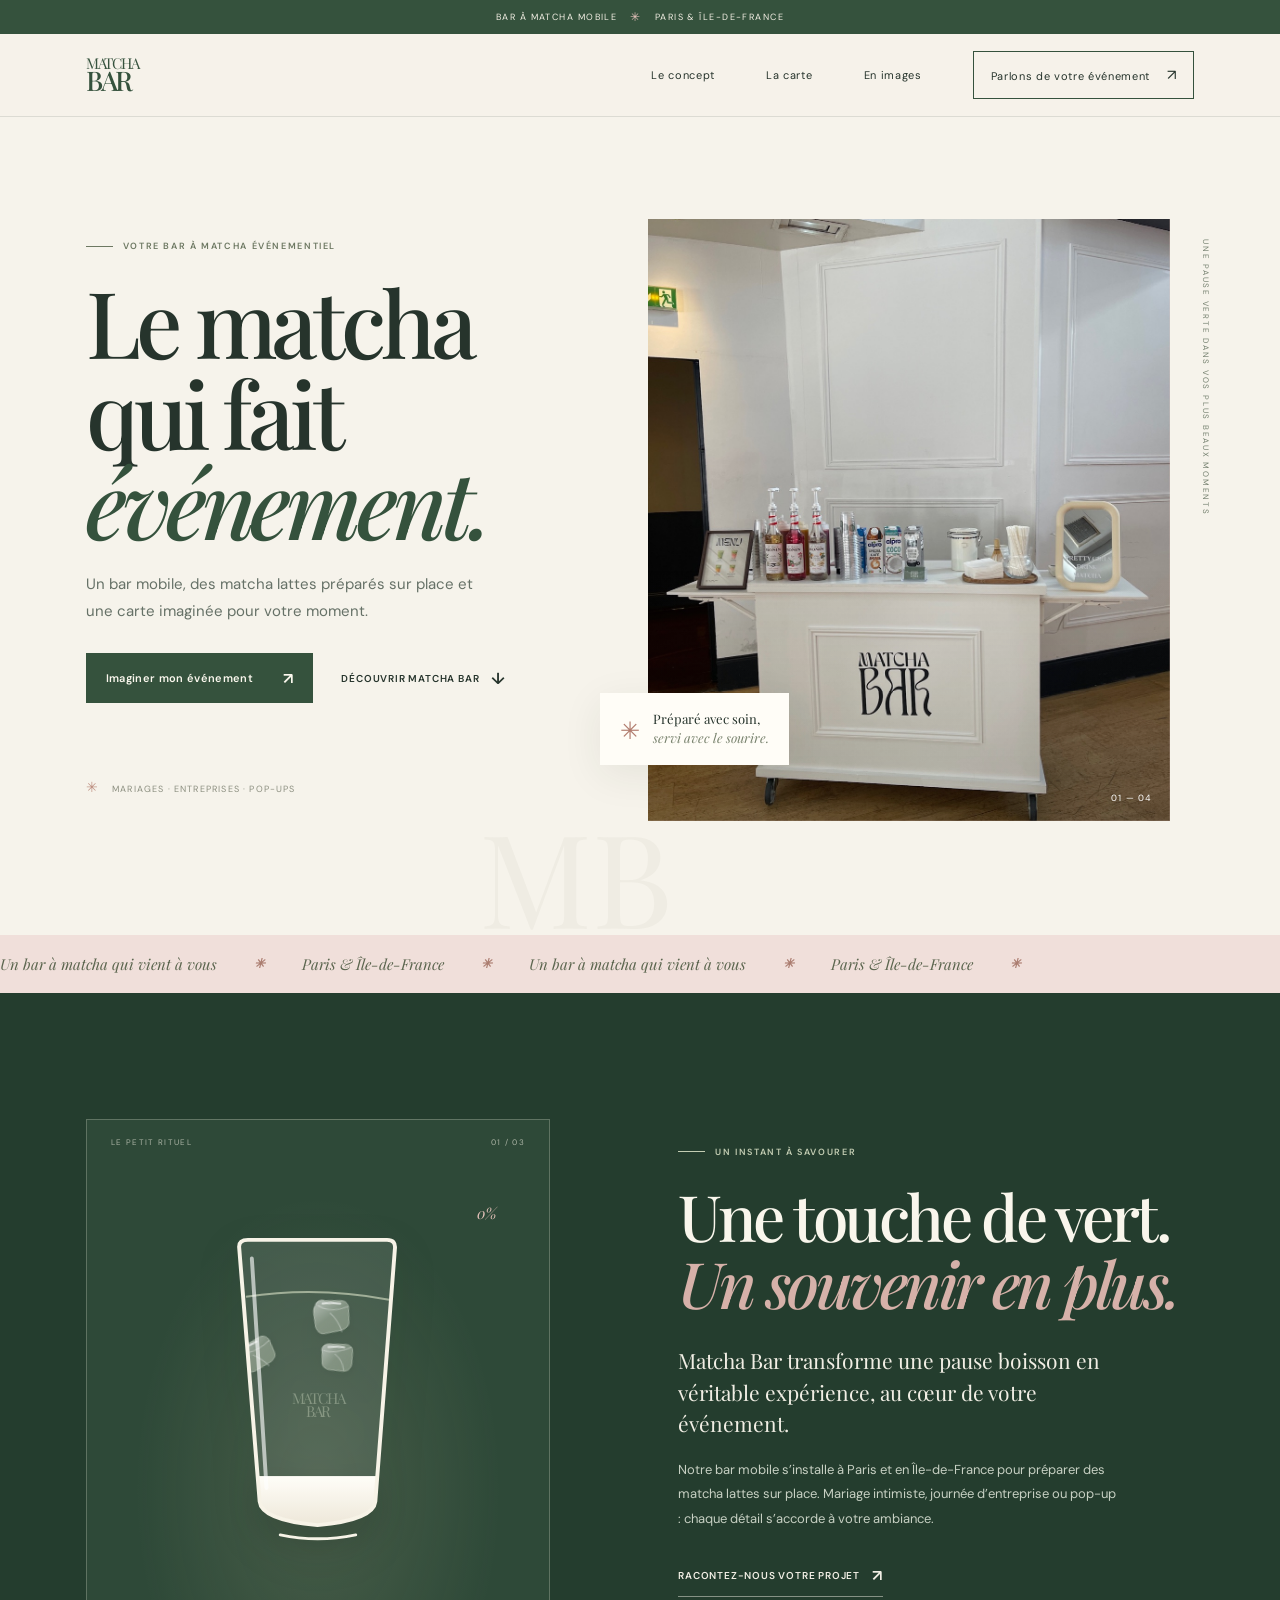
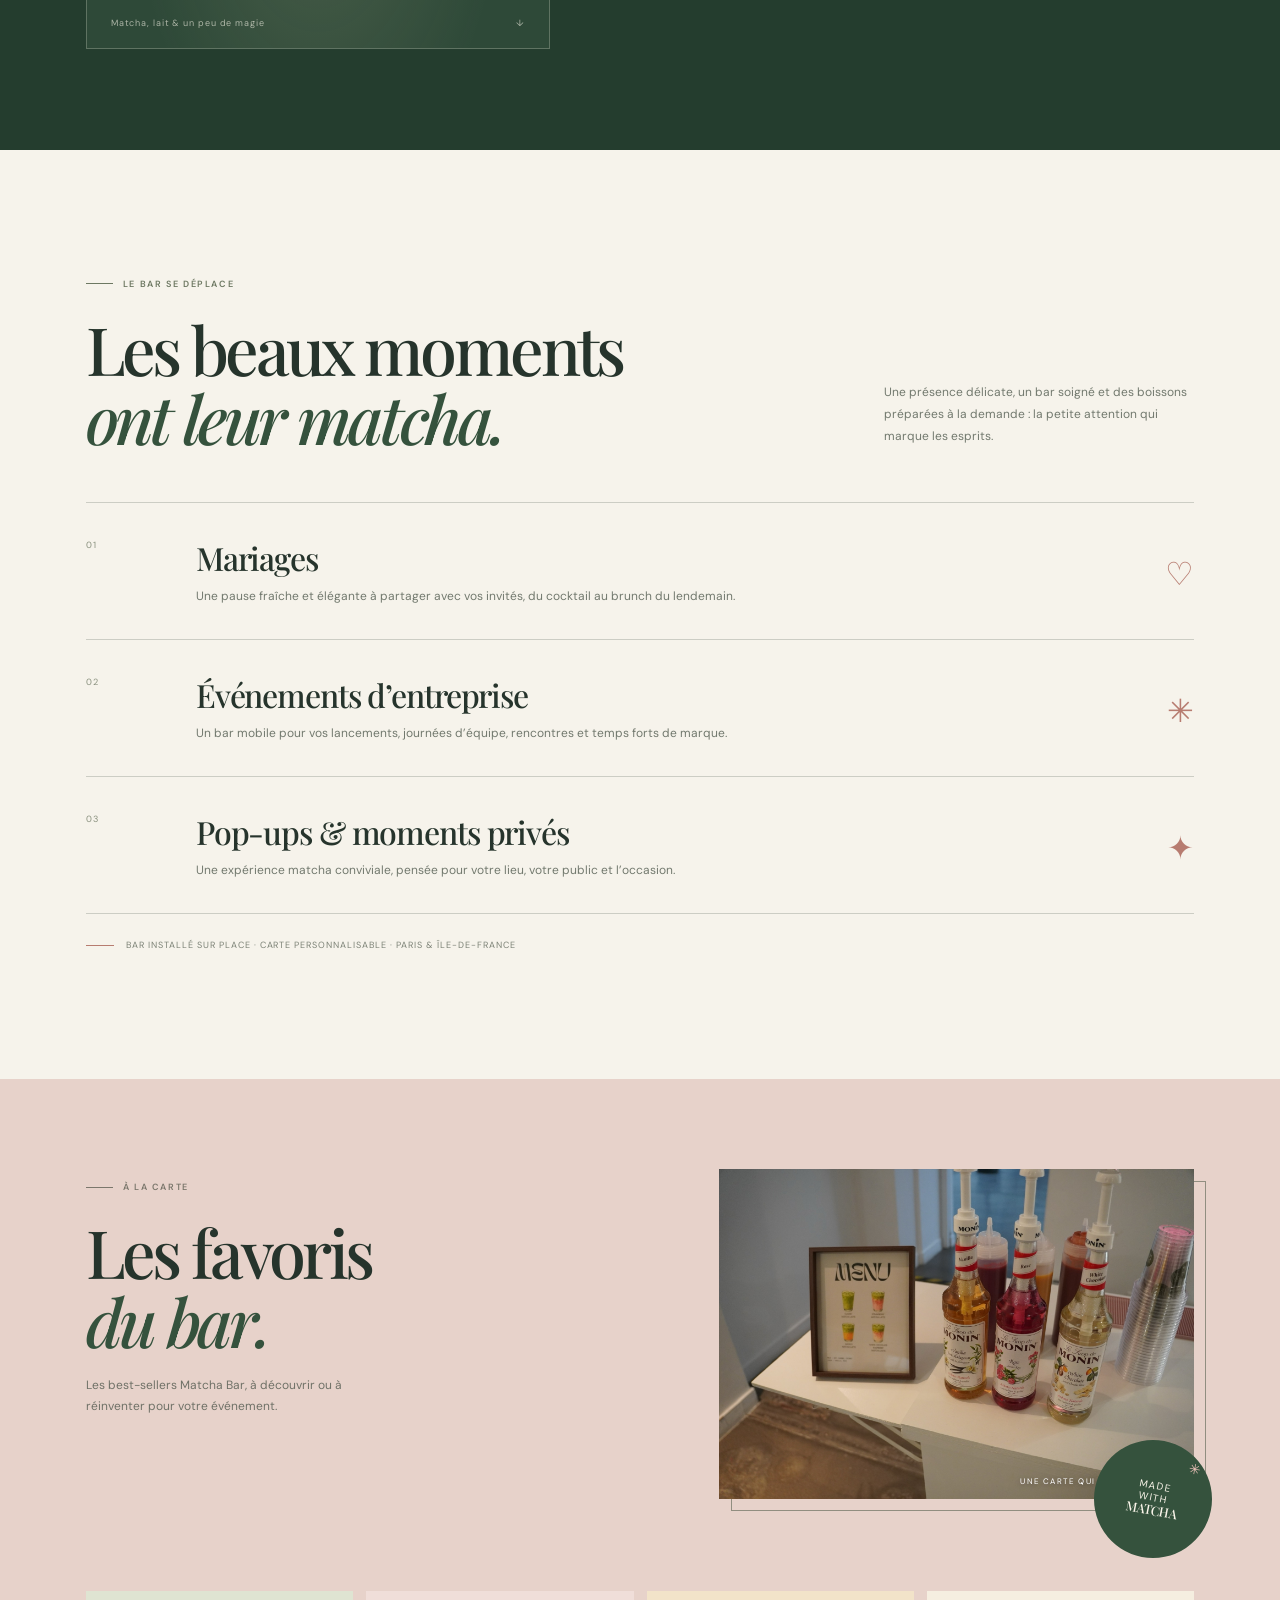
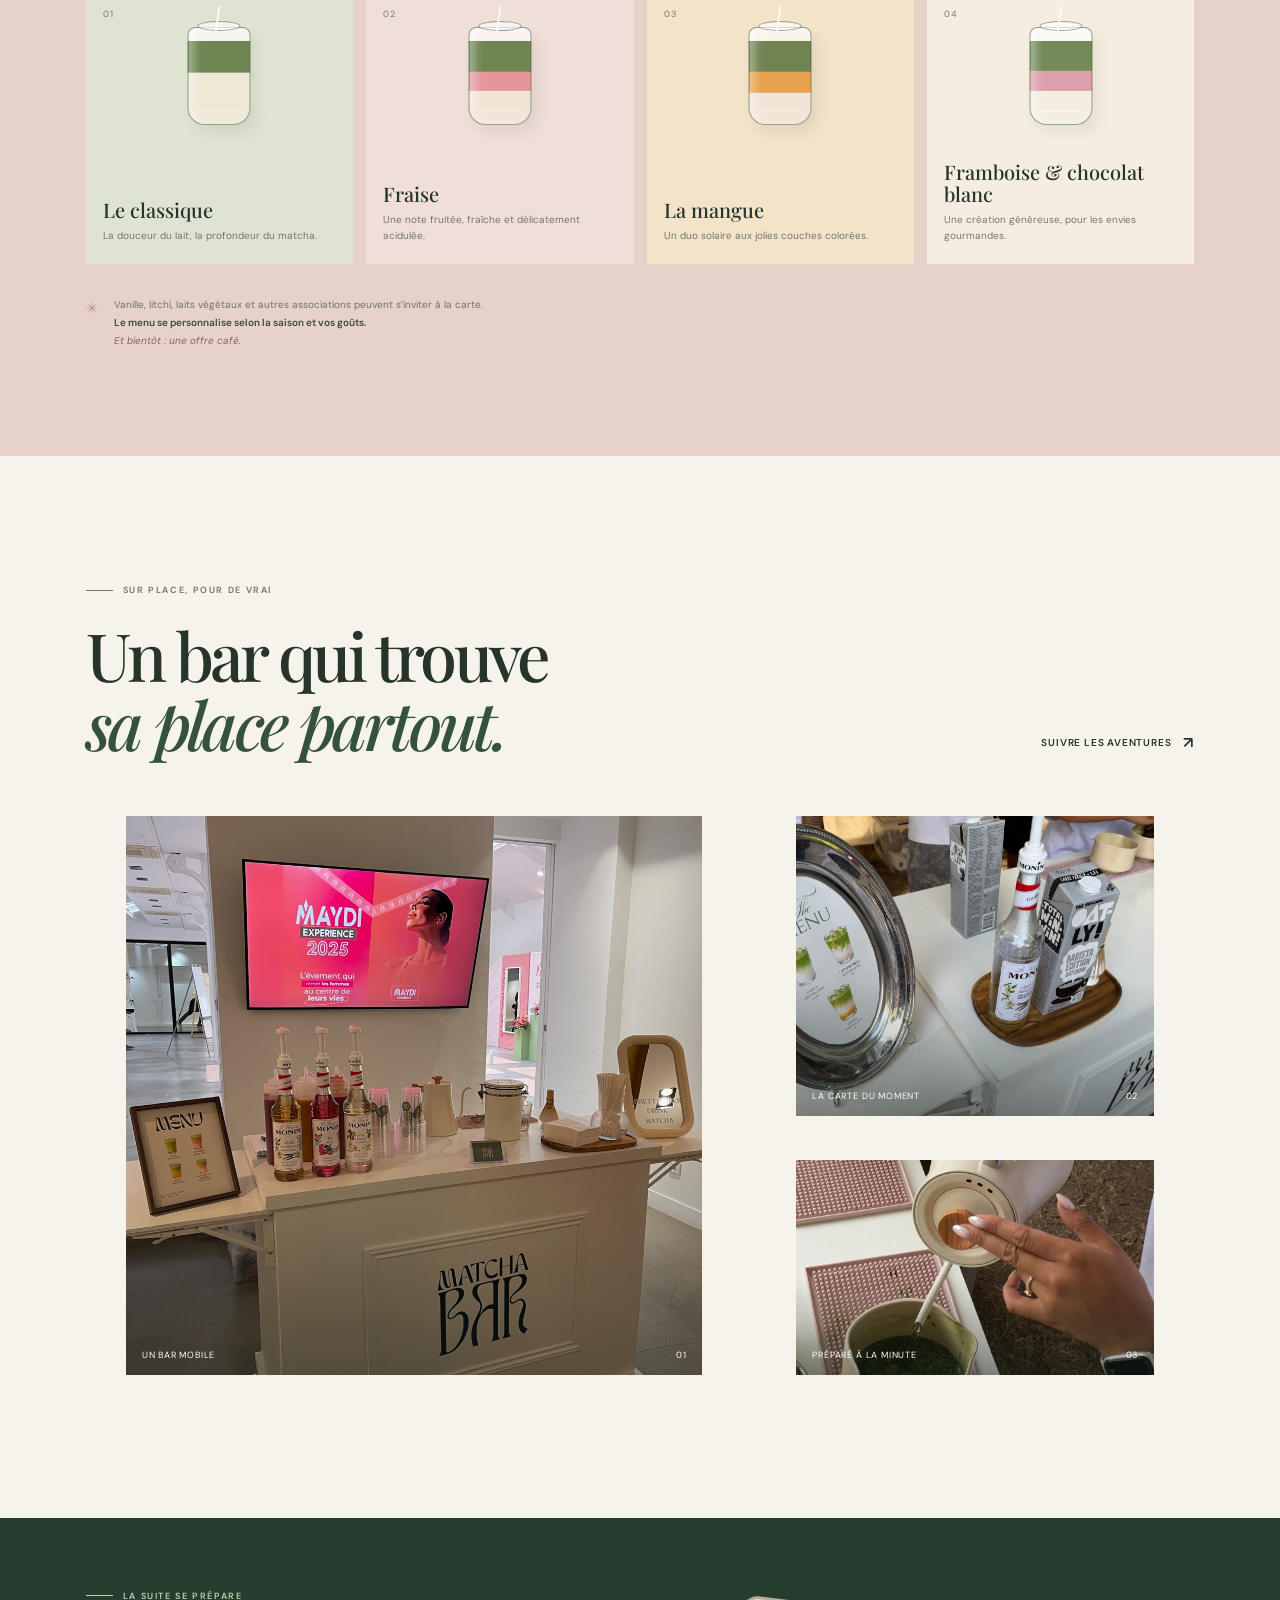
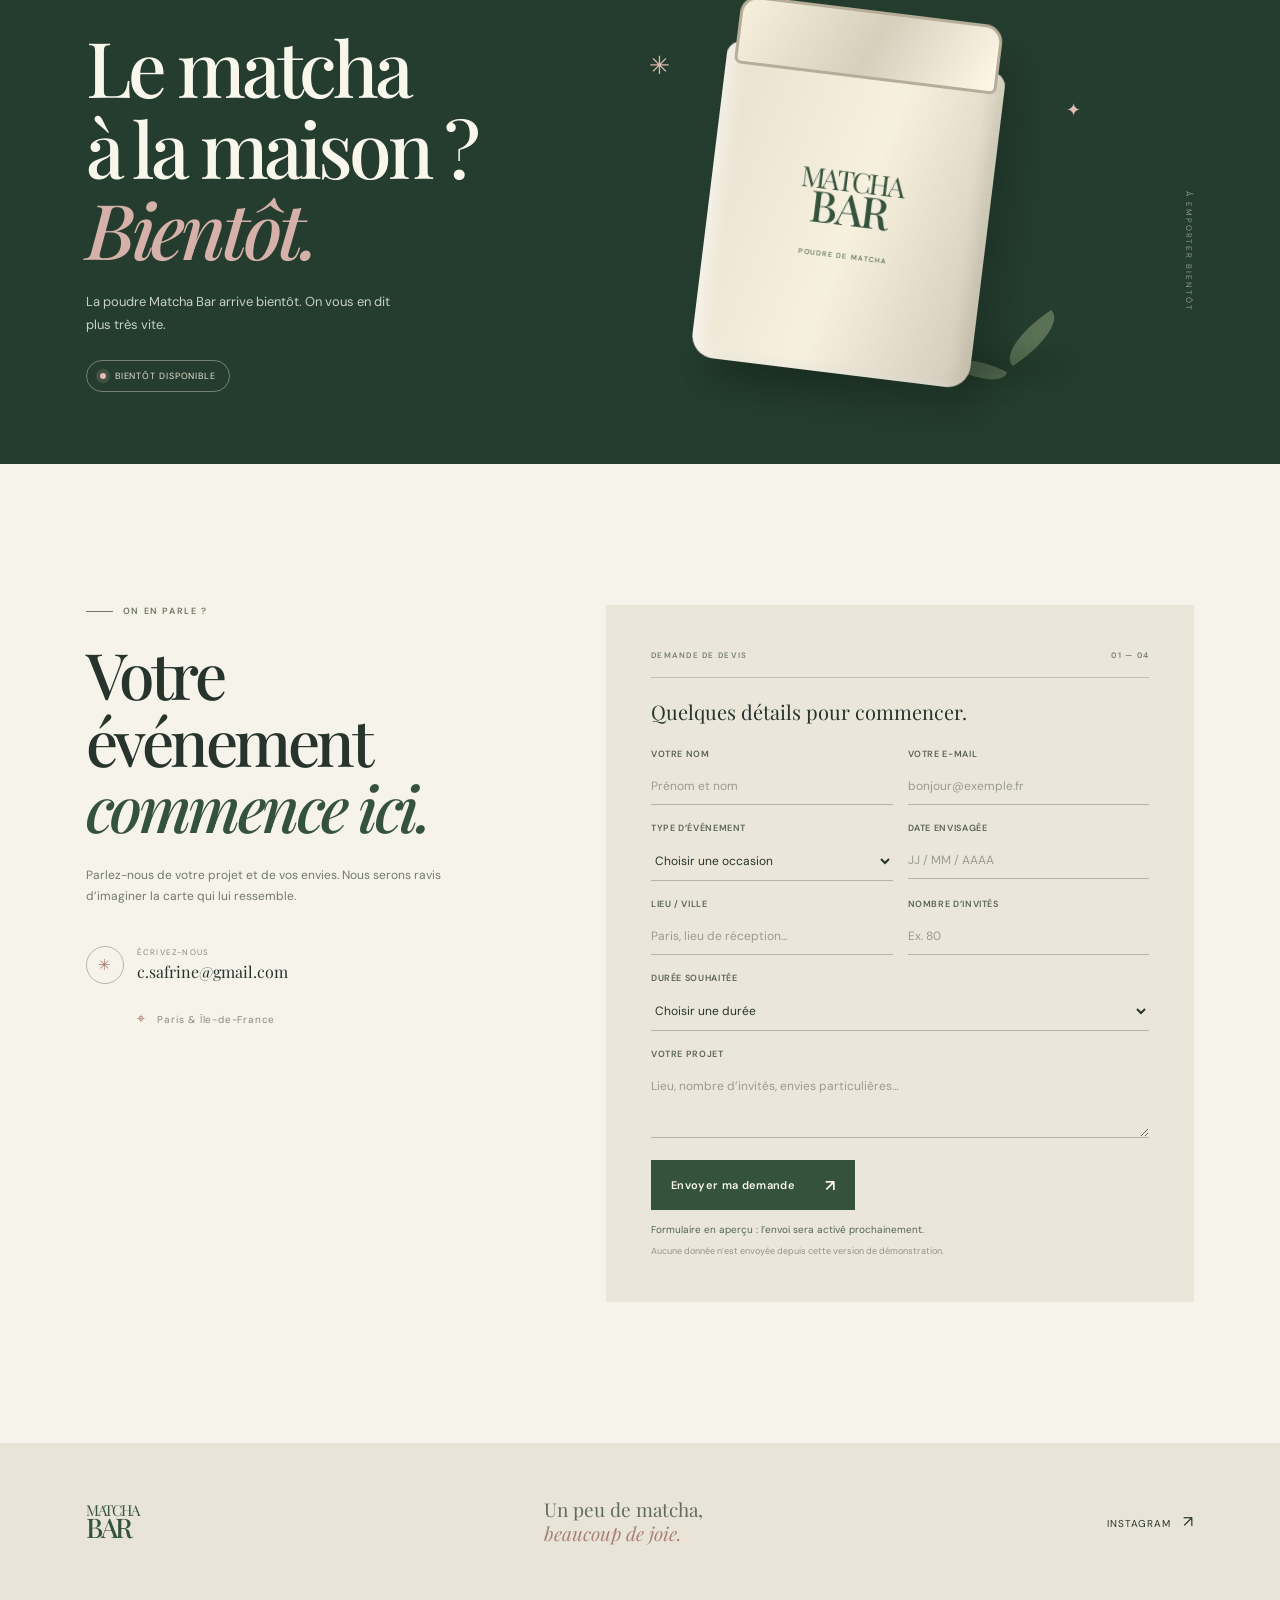
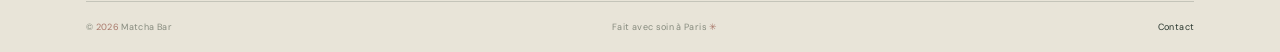
==== commit cb7b26fb: "Style full matcha latte like inspiration illustration" ====
--- a/index.html
+++ b/index.html
@@ -68,14 +68,22 @@
                 <desc id="cup-desc">Le matcha monte progressivement dans le verre pendant le défilement, avec des glaçons.</desc>
                 <defs>
                   <clipPath id="glass-clip"><path d="M45 42 Q45 35 54 35 H196 Q205 35 204 44 L184 302 Q182 321 125 326 Q68 321 66 302 Z" /></clipPath>
-                  <linearGradient id="matcha-gradient" x1="0" x2="1" y1="0" y2="1"><stop offset="0" stop-color="#a9b980" /><stop offset="1" stop-color="#667d4f" /></linearGradient>
+                  <linearGradient id="matcha-gradient" x1="0" x2="0" y1="0" y2="1"><stop offset="0" stop-color="#4f702f" /><stop offset=".22" stop-color="#6c8c42" /><stop offset=".48" stop-color="#9aae68" /><stop offset=".72" stop-color="#d0d5b5" /><stop offset="1" stop-color="#f7f1e4" /></linearGradient>
                   <linearGradient id="milk-gradient" x1="0" x2="0" y1="0" y2="1"><stop offset="0" stop-color="#fffdf7" /><stop offset="1" stop-color="#e8e1cf" /></linearGradient>
                   <linearGradient id="ice-gradient" x1="0" x2="1" y1="0" y2="1"><stop offset="0" stop-color="#fff" stop-opacity=".88" /><stop offset=".48" stop-color="#e7f0dc" stop-opacity=".48" /><stop offset="1" stop-color="#b9c9ae" stop-opacity=".58" /></linearGradient>
+                  <filter id="ombre-blur" x="-25%" y="-15%" width="150%" height="130%"><feGaussianBlur stdDeviation="5" /></filter>
                   <filter id="ice-shadow" x="-30%" y="-30%" width="160%" height="160%"><feDropShadow dx="1" dy="2" stdDeviation="2.5" flood-color="#263d2d" flood-opacity=".17" /></filter>
                 </defs>
                 <g clip-path="url(#glass-clip)">
                   <rect class="cup-milk" x="48" y="276" width="155" height="58" fill="url(#milk-gradient)" />
                   <rect class="cup-liquid" x="48" y="285" width="155" height="0" fill="url(#matcha-gradient)" />
+                  <g class="matcha-ombre" opacity="0" filter="url(#ombre-blur)">
+                    <path d="M75 170 C92 189 69 207 84 225 C98 245 75 263 82 291" fill="none" stroke="#718b4e" stroke-opacity=".62" stroke-width="20" stroke-linecap="round" />
+                    <path d="M119 170 C105 189 128 206 112 228 C100 246 123 264 114 292" fill="none" stroke="#afbd87" stroke-opacity=".74" stroke-width="18" stroke-linecap="round" />
+                    <path d="M159 179 C174 198 148 215 164 233 C178 250 154 270 159 293" fill="none" stroke="#789354" stroke-opacity=".58" stroke-width="19" stroke-linecap="round" />
+                    <path d="M91 294 C99 280 92 268 99 256 M137 295 C130 282 138 269 132 257" fill="none" stroke="#f7f1e4" stroke-opacity=".72" stroke-width="8" stroke-linecap="round" />
+                  </g>
+                  <g class="ice-cluster">
                   <g class="ice-cube ice-one" filter="url(#ice-shadow)" transform="rotate(-10 86 139)">
                     <path d="M67 130 C67 126 71 123 75 124 L91 118 C95 116 100 119 101 123 L104 136 C105 140 102 143 98 145 L82 151 C77 153 72 150 71 146 L68 138 C67 135 66 133 67 130Z" fill="url(#ice-gradient)" fill-opacity=".7" stroke="#f9fff0" stroke-opacity=".32" stroke-width="1" />
                     <path d="M70 130 Q82 135 101 123 M82 135 Q90 140 96 148" fill="none" stroke="#fff" stroke-opacity=".28" stroke-width="1.2" stroke-linecap="round" />
@@ -91,12 +99,12 @@
                     <path d="M146 129 Q157 134 174 129 M157 134 Q164 141 164 151" fill="none" stroke="#fff" stroke-opacity=".28" stroke-width="1.2" stroke-linecap="round" />
                     <path d="M151 126 Q160 126 167 128" fill="none" stroke="#fff" stroke-opacity=".6" stroke-width="2" stroke-linecap="round" />
                   </g>
+                  </g>
                   <path class="liquid-glint" d="M52 93 Q124 82 198 96" fill="none" stroke="#e8efcf" stroke-width="2" opacity=".55" />
                 </g>
                 <path d="M45 42 Q45 35 54 35 H196 Q205 35 204 44 L184 302 Q182 321 125 326 Q68 321 66 302 Z" fill="rgba(255,255,255,.10)" stroke="#f7f3e7" stroke-width="4" />
                 <path d="M58 54 L73 288" fill="none" stroke="rgba(255,255,255,.62)" stroke-width="4" stroke-linecap="round" />
                 <path d="M87 336 Q125 344 164 336" fill="none" stroke="#f7f3e7" stroke-width="3" stroke-linecap="round" />
-                <path d="M115 33 L143 4" fill="none" stroke="#e7c1bd" stroke-width="5" stroke-linecap="round" />
               </svg>
               <span class="cup-label">MATCHA<br />BAR</span>
               <span class="fill-number" aria-hidden="true">00%</span>
--- a/styles.css
+++ b/styles.css
@@ -84,6 +84,7 @@
 .cup-wrap { position: relative; height: 390px; display: grid; place-items: center; }
 .latte-cup { width: min(245px, 64%); height: 100%; overflow: visible; filter: drop-shadow(0 15px 20px rgba(13,25,17,.22)); }
 .cup-liquid { transition: y .1s linear, height .1s linear; }
+.matcha-ombre { transition: opacity .4s ease; }
 .cup-label { position: absolute; left: 50%; top: 56%; transform: translate(-50%,-50%); font-family: var(--serif); font-size: 15px; line-height: .85; letter-spacing: -.08em; color: rgba(248,245,233,.88); text-align: center; mix-blend-mode: soft-light; pointer-events: none; }
 .ice-cube { transform-box: fill-box; transform-origin: center; animation: ice-float 3.8s ease-in-out infinite; }
 .ice-two { animation-delay: -.8s; }.ice-three { animation-delay: -1.7s; }
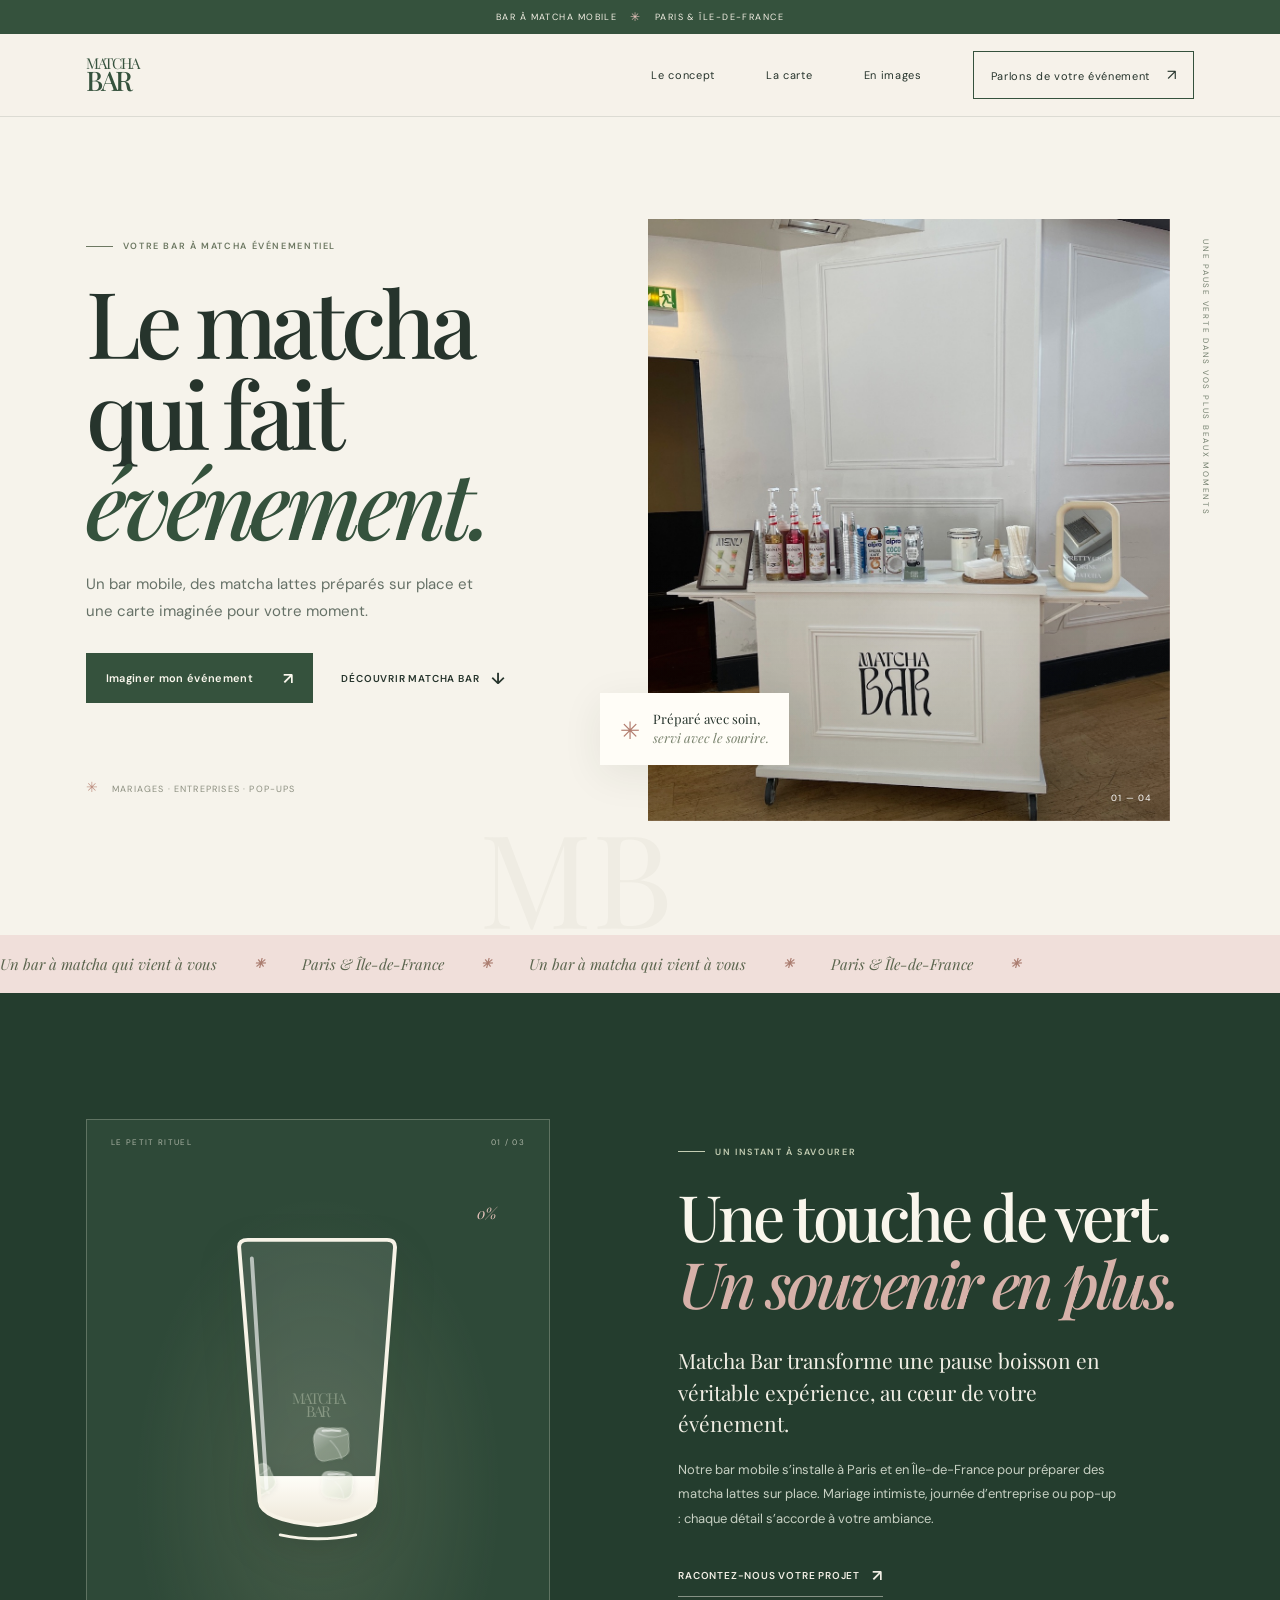
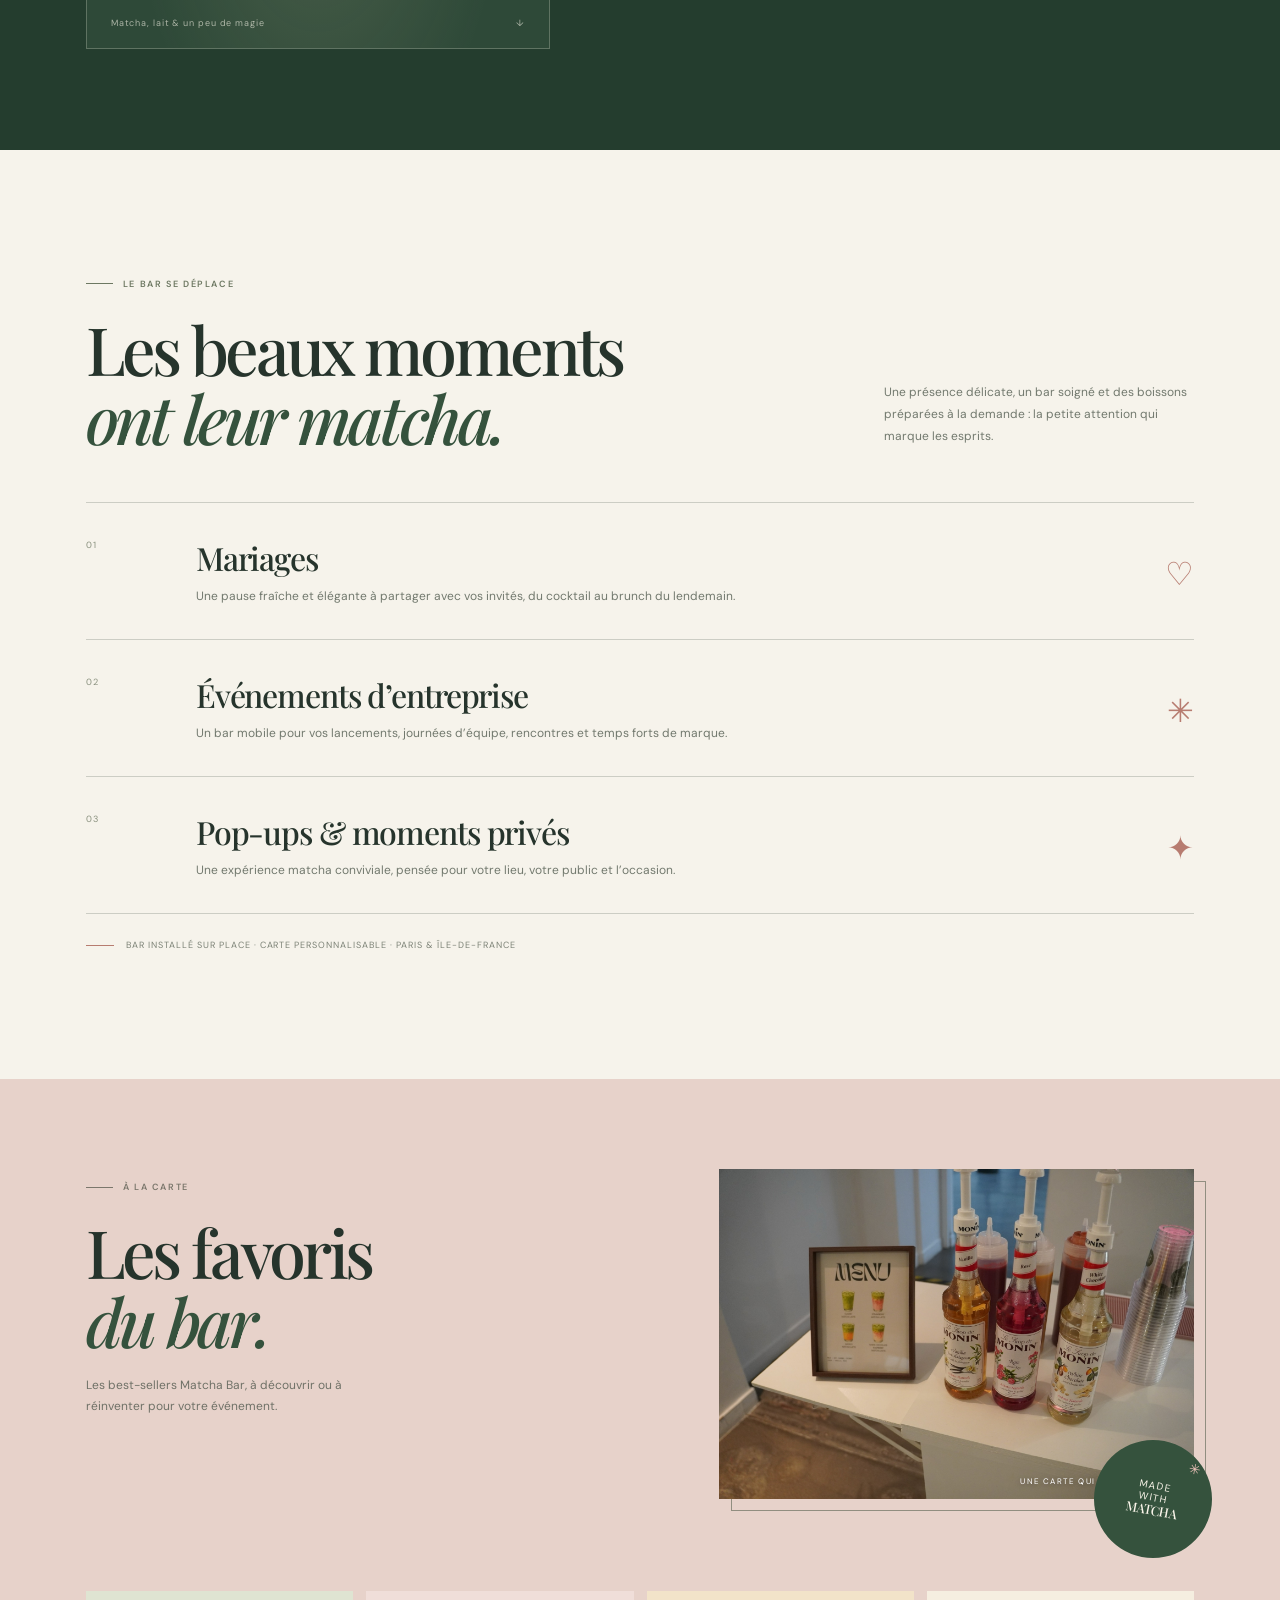
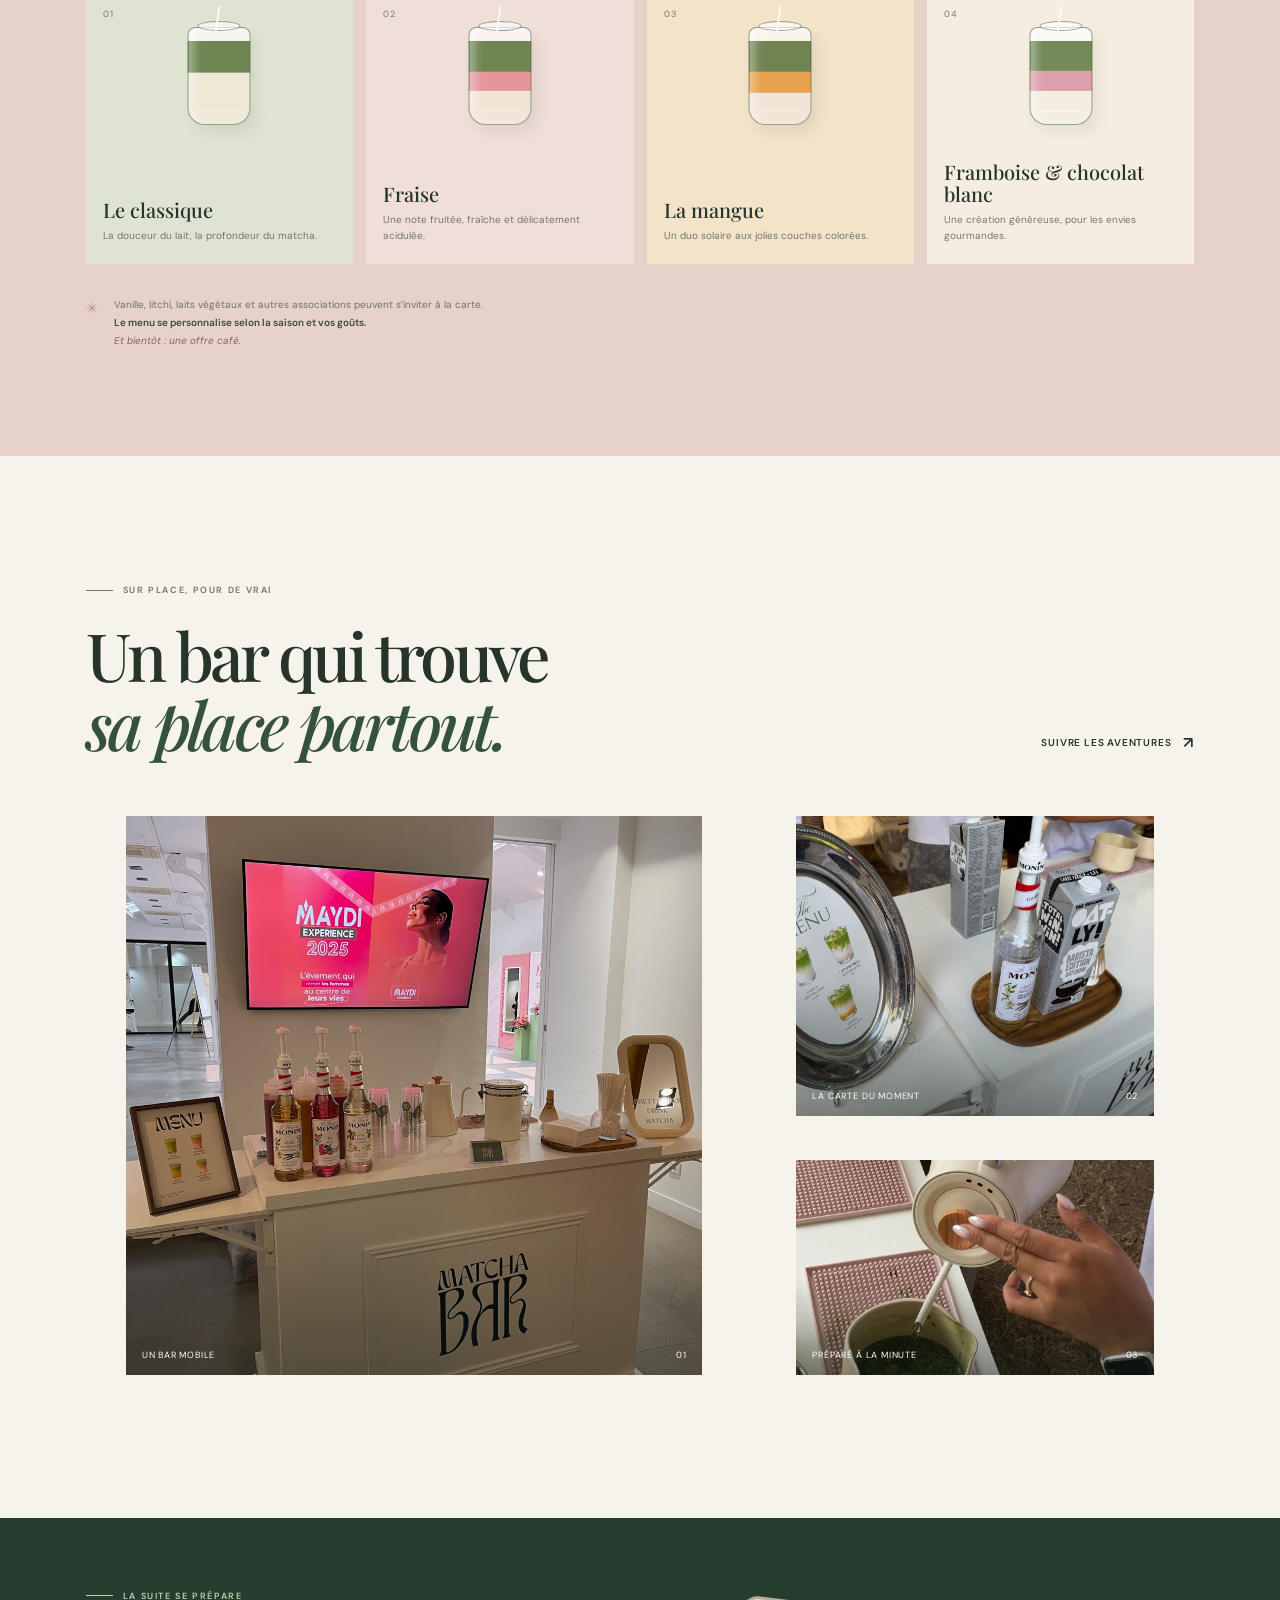
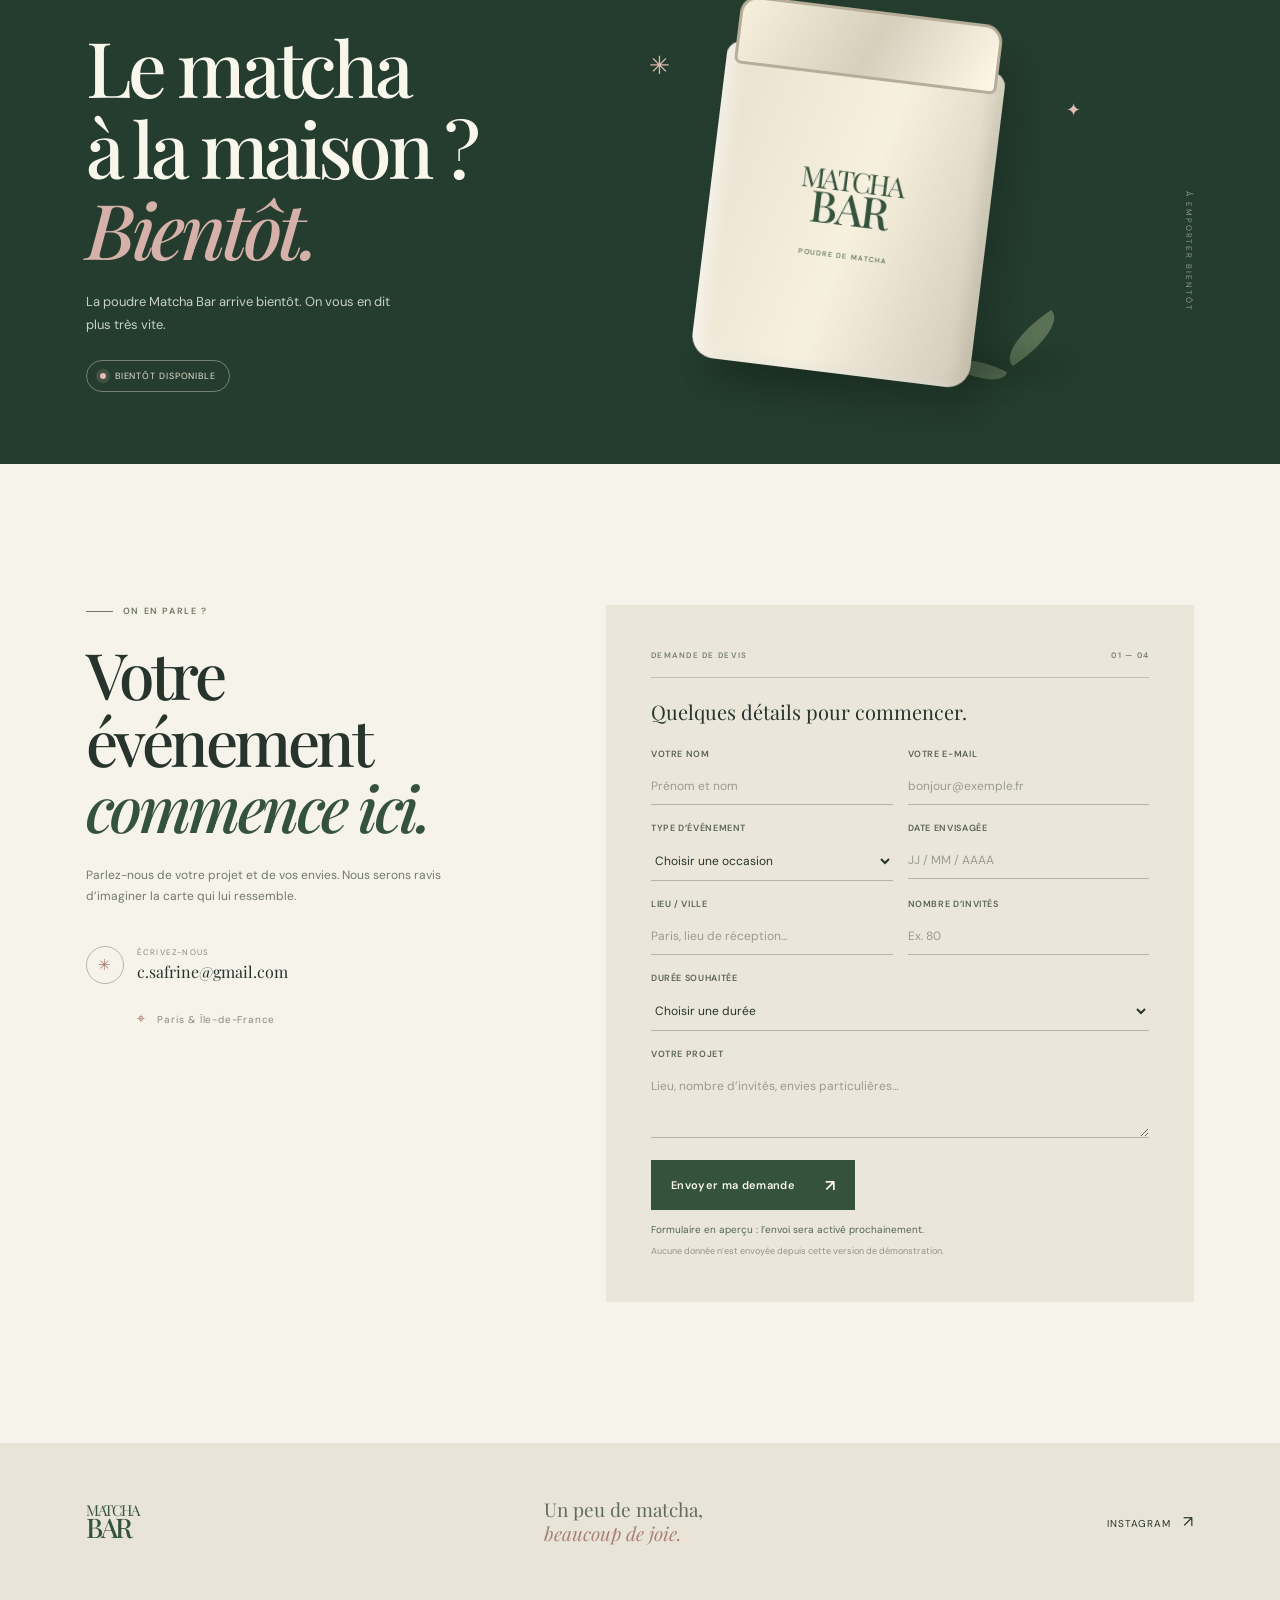
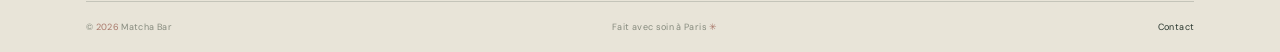
==== commit 2c067dcc: "Remove matcha streaks and float ice with rising drink" ====
--- a/index.html
+++ b/index.html
@@ -71,18 +71,11 @@
                   <linearGradient id="matcha-gradient" x1="0" x2="0" y1="0" y2="1"><stop offset="0" stop-color="#4f702f" /><stop offset=".22" stop-color="#6c8c42" /><stop offset=".48" stop-color="#9aae68" /><stop offset=".72" stop-color="#d0d5b5" /><stop offset="1" stop-color="#f7f1e4" /></linearGradient>
                   <linearGradient id="milk-gradient" x1="0" x2="0" y1="0" y2="1"><stop offset="0" stop-color="#fffdf7" /><stop offset="1" stop-color="#e8e1cf" /></linearGradient>
                   <linearGradient id="ice-gradient" x1="0" x2="1" y1="0" y2="1"><stop offset="0" stop-color="#fff" stop-opacity=".88" /><stop offset=".48" stop-color="#e7f0dc" stop-opacity=".48" /><stop offset="1" stop-color="#b9c9ae" stop-opacity=".58" /></linearGradient>
-                  <filter id="ombre-blur" x="-25%" y="-15%" width="150%" height="130%"><feGaussianBlur stdDeviation="5" /></filter>
                   <filter id="ice-shadow" x="-30%" y="-30%" width="160%" height="160%"><feDropShadow dx="1" dy="2" stdDeviation="2.5" flood-color="#263d2d" flood-opacity=".17" /></filter>
                 </defs>
                 <g clip-path="url(#glass-clip)">
                   <rect class="cup-milk" x="48" y="276" width="155" height="58" fill="url(#milk-gradient)" />
                   <rect class="cup-liquid" x="48" y="285" width="155" height="0" fill="url(#matcha-gradient)" />
-                  <g class="matcha-ombre" opacity="0" filter="url(#ombre-blur)">
-                    <path d="M75 170 C92 189 69 207 84 225 C98 245 75 263 82 291" fill="none" stroke="#718b4e" stroke-opacity=".62" stroke-width="20" stroke-linecap="round" />
-                    <path d="M119 170 C105 189 128 206 112 228 C100 246 123 264 114 292" fill="none" stroke="#afbd87" stroke-opacity=".74" stroke-width="18" stroke-linecap="round" />
-                    <path d="M159 179 C174 198 148 215 164 233 C178 250 154 270 159 293" fill="none" stroke="#789354" stroke-opacity=".58" stroke-width="19" stroke-linecap="round" />
-                    <path d="M91 294 C99 280 92 268 99 256 M137 295 C130 282 138 269 132 257" fill="none" stroke="#f7f1e4" stroke-opacity=".72" stroke-width="8" stroke-linecap="round" />
-                  </g>
                   <g class="ice-cluster">
                   <g class="ice-cube ice-one" filter="url(#ice-shadow)" transform="rotate(-10 86 139)">
                     <path d="M67 130 C67 126 71 123 75 124 L91 118 C95 116 100 119 101 123 L104 136 C105 140 102 143 98 145 L82 151 C77 153 72 150 71 146 L68 138 C67 135 66 133 67 130Z" fill="url(#ice-gradient)" fill-opacity=".7" stroke="#f9fff0" stroke-opacity=".32" stroke-width="1" />
@@ -100,7 +93,7 @@
                     <path d="M151 126 Q160 126 167 128" fill="none" stroke="#fff" stroke-opacity=".6" stroke-width="2" stroke-linecap="round" />
                   </g>
                   </g>
-                  <path class="liquid-glint" d="M52 93 Q124 82 198 96" fill="none" stroke="#e8efcf" stroke-width="2" opacity=".55" />
+                  <path class="liquid-glint" d="M52 292 Q124 281 198 295" fill="none" stroke="#e8efcf" stroke-width="2" opacity="0" />
                 </g>
                 <path d="M45 42 Q45 35 54 35 H196 Q205 35 204 44 L184 302 Q182 321 125 326 Q68 321 66 302 Z" fill="rgba(255,255,255,.10)" stroke="#f7f3e7" stroke-width="4" />
                 <path d="M58 54 L73 288" fill="none" stroke="rgba(255,255,255,.62)" stroke-width="4" stroke-linecap="round" />
--- a/styles.css
+++ b/styles.css
@@ -84,7 +84,6 @@
 .cup-wrap { position: relative; height: 390px; display: grid; place-items: center; }
 .latte-cup { width: min(245px, 64%); height: 100%; overflow: visible; filter: drop-shadow(0 15px 20px rgba(13,25,17,.22)); }
 .cup-liquid { transition: y .1s linear, height .1s linear; }
-.matcha-ombre { transition: opacity .4s ease; }
 .cup-label { position: absolute; left: 50%; top: 56%; transform: translate(-50%,-50%); font-family: var(--serif); font-size: 15px; line-height: .85; letter-spacing: -.08em; color: rgba(248,245,233,.88); text-align: center; mix-blend-mode: soft-light; pointer-events: none; }
 .ice-cube { transform-box: fill-box; transform-origin: center; animation: ice-float 3.8s ease-in-out infinite; }
 .ice-two { animation-delay: -.8s; }.ice-three { animation-delay: -1.7s; }
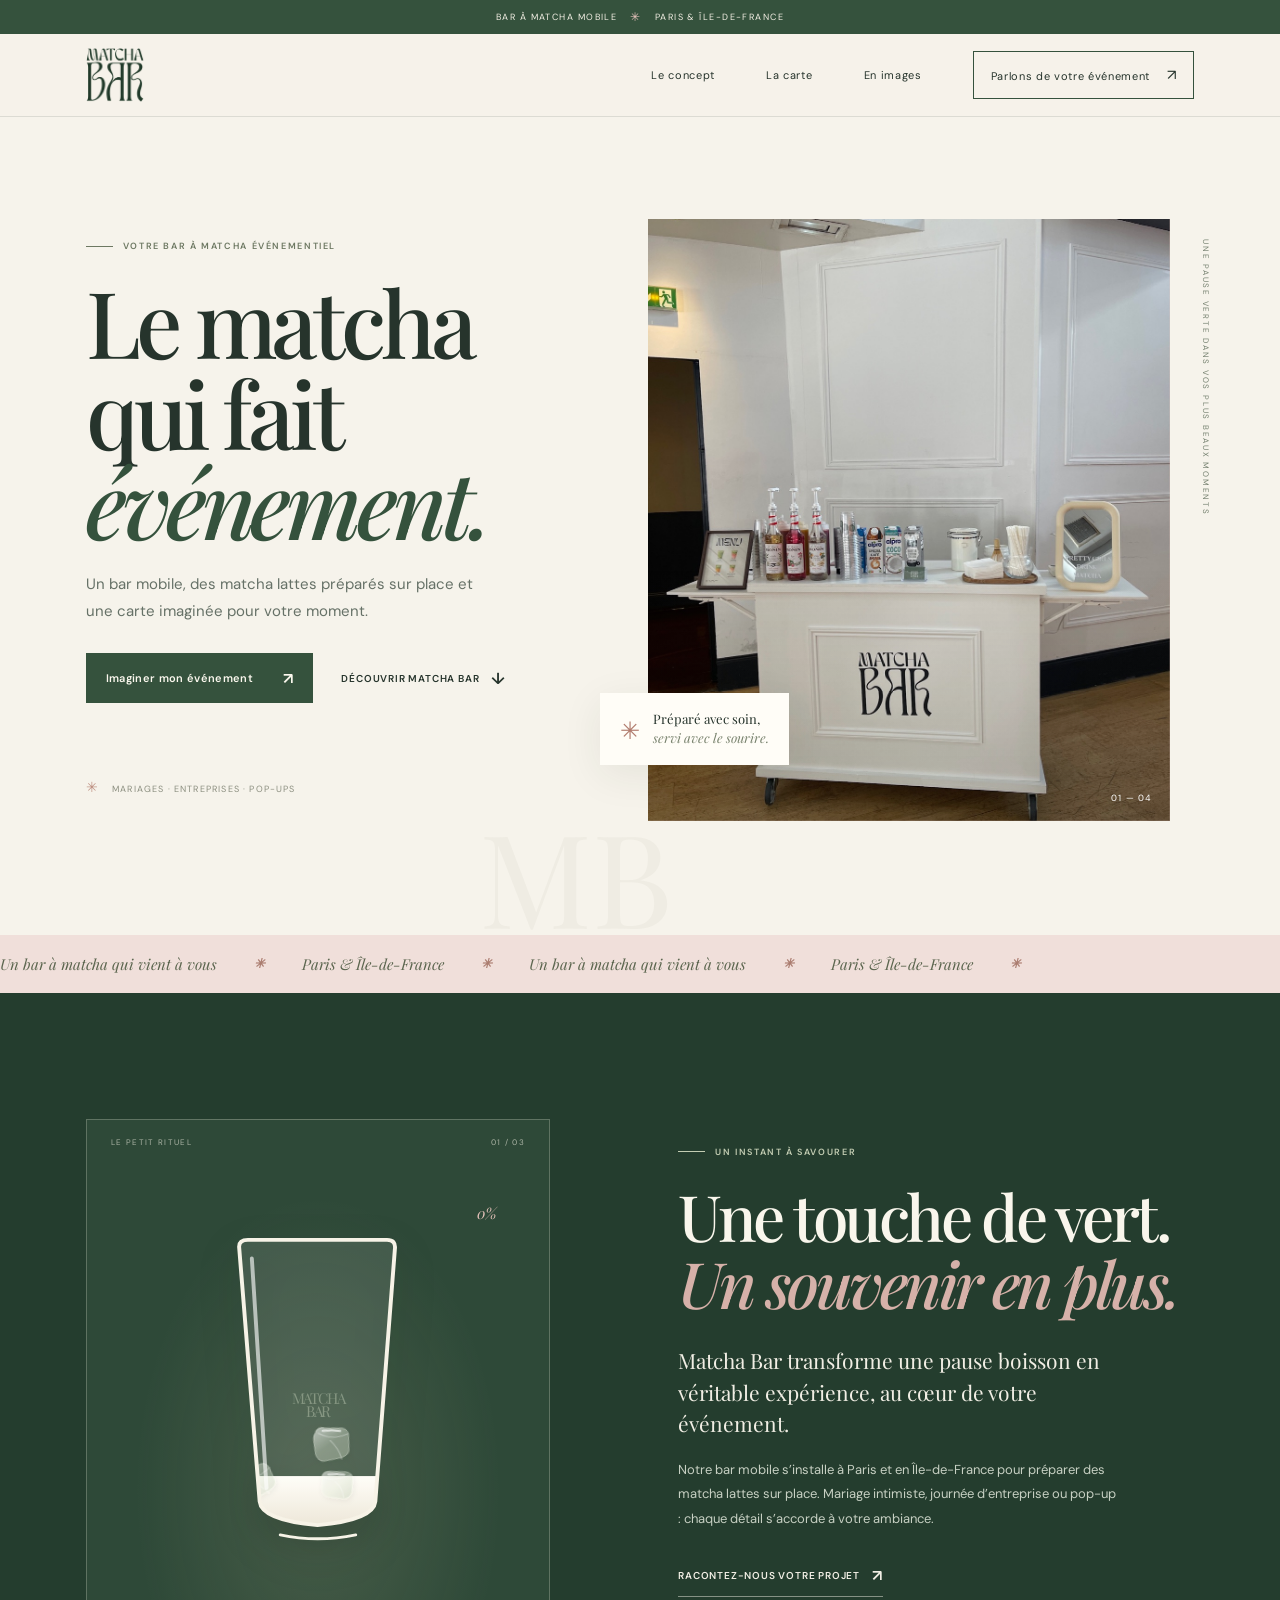
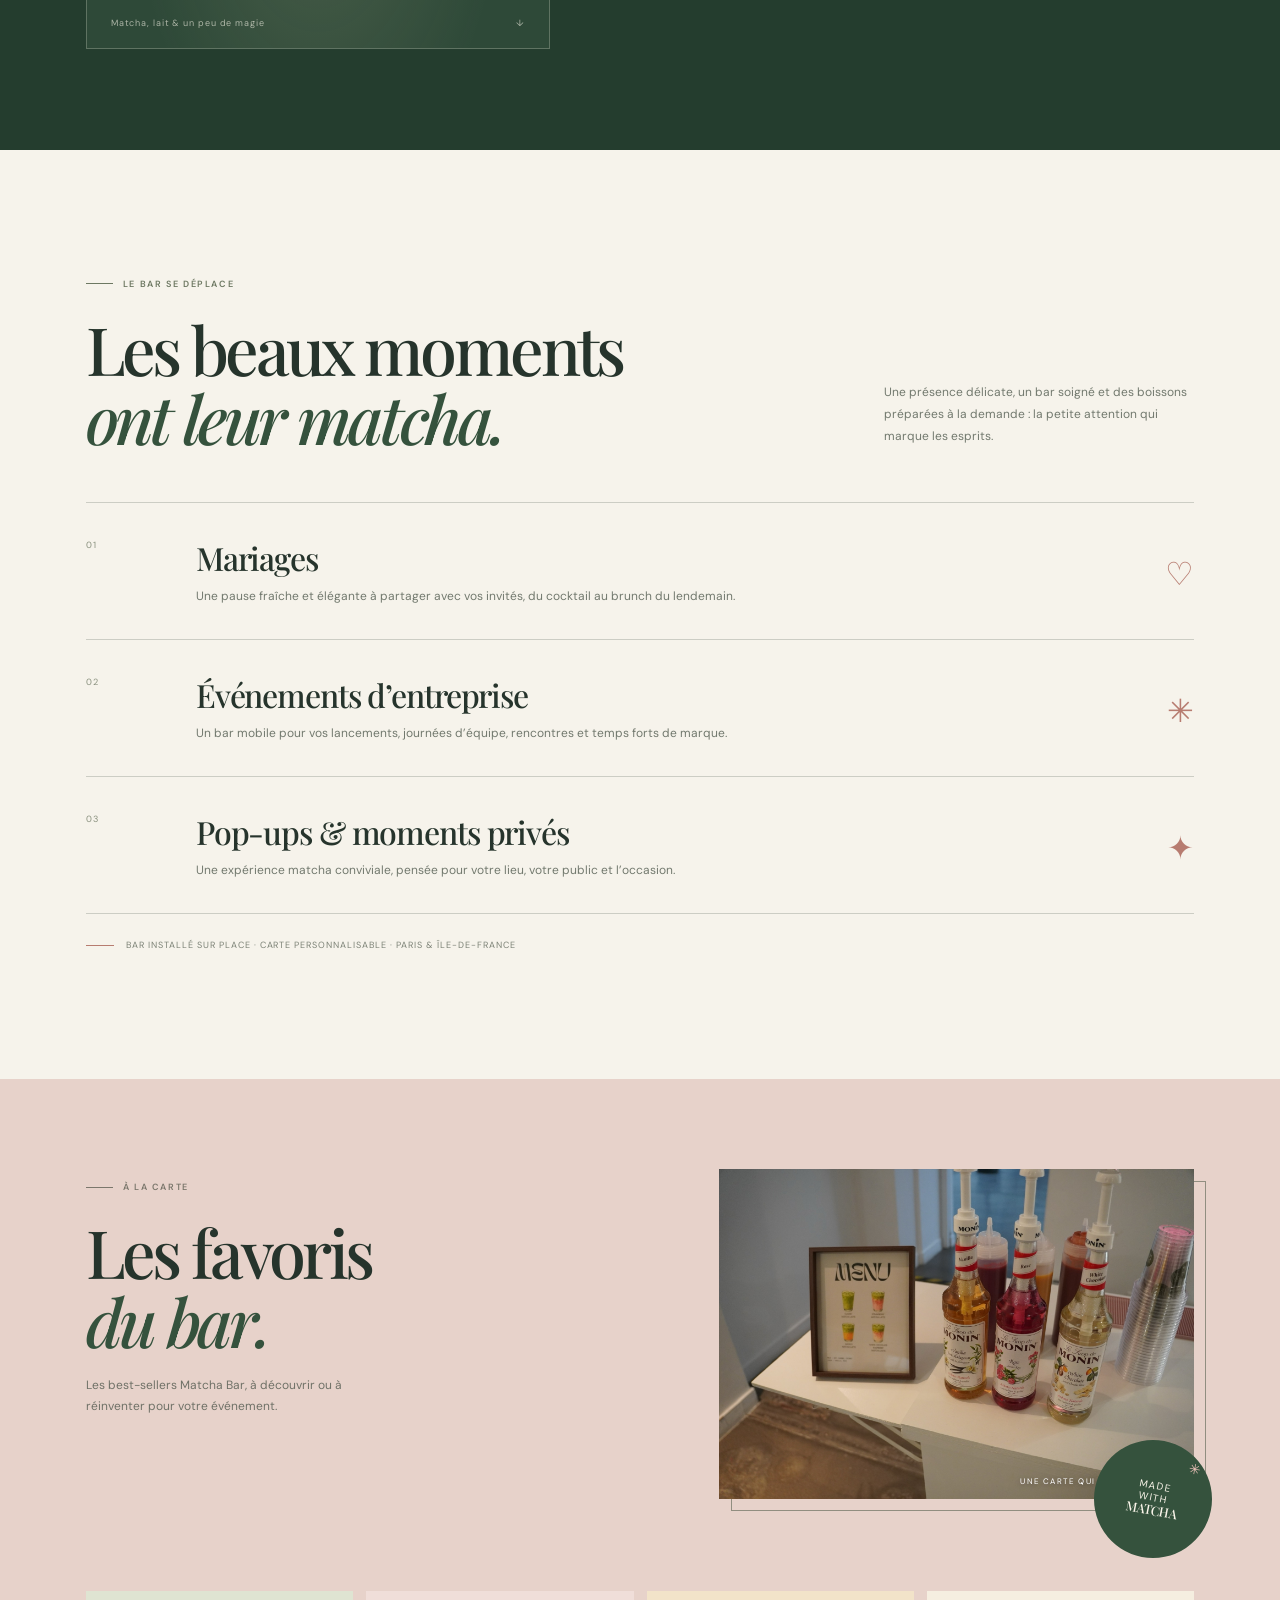
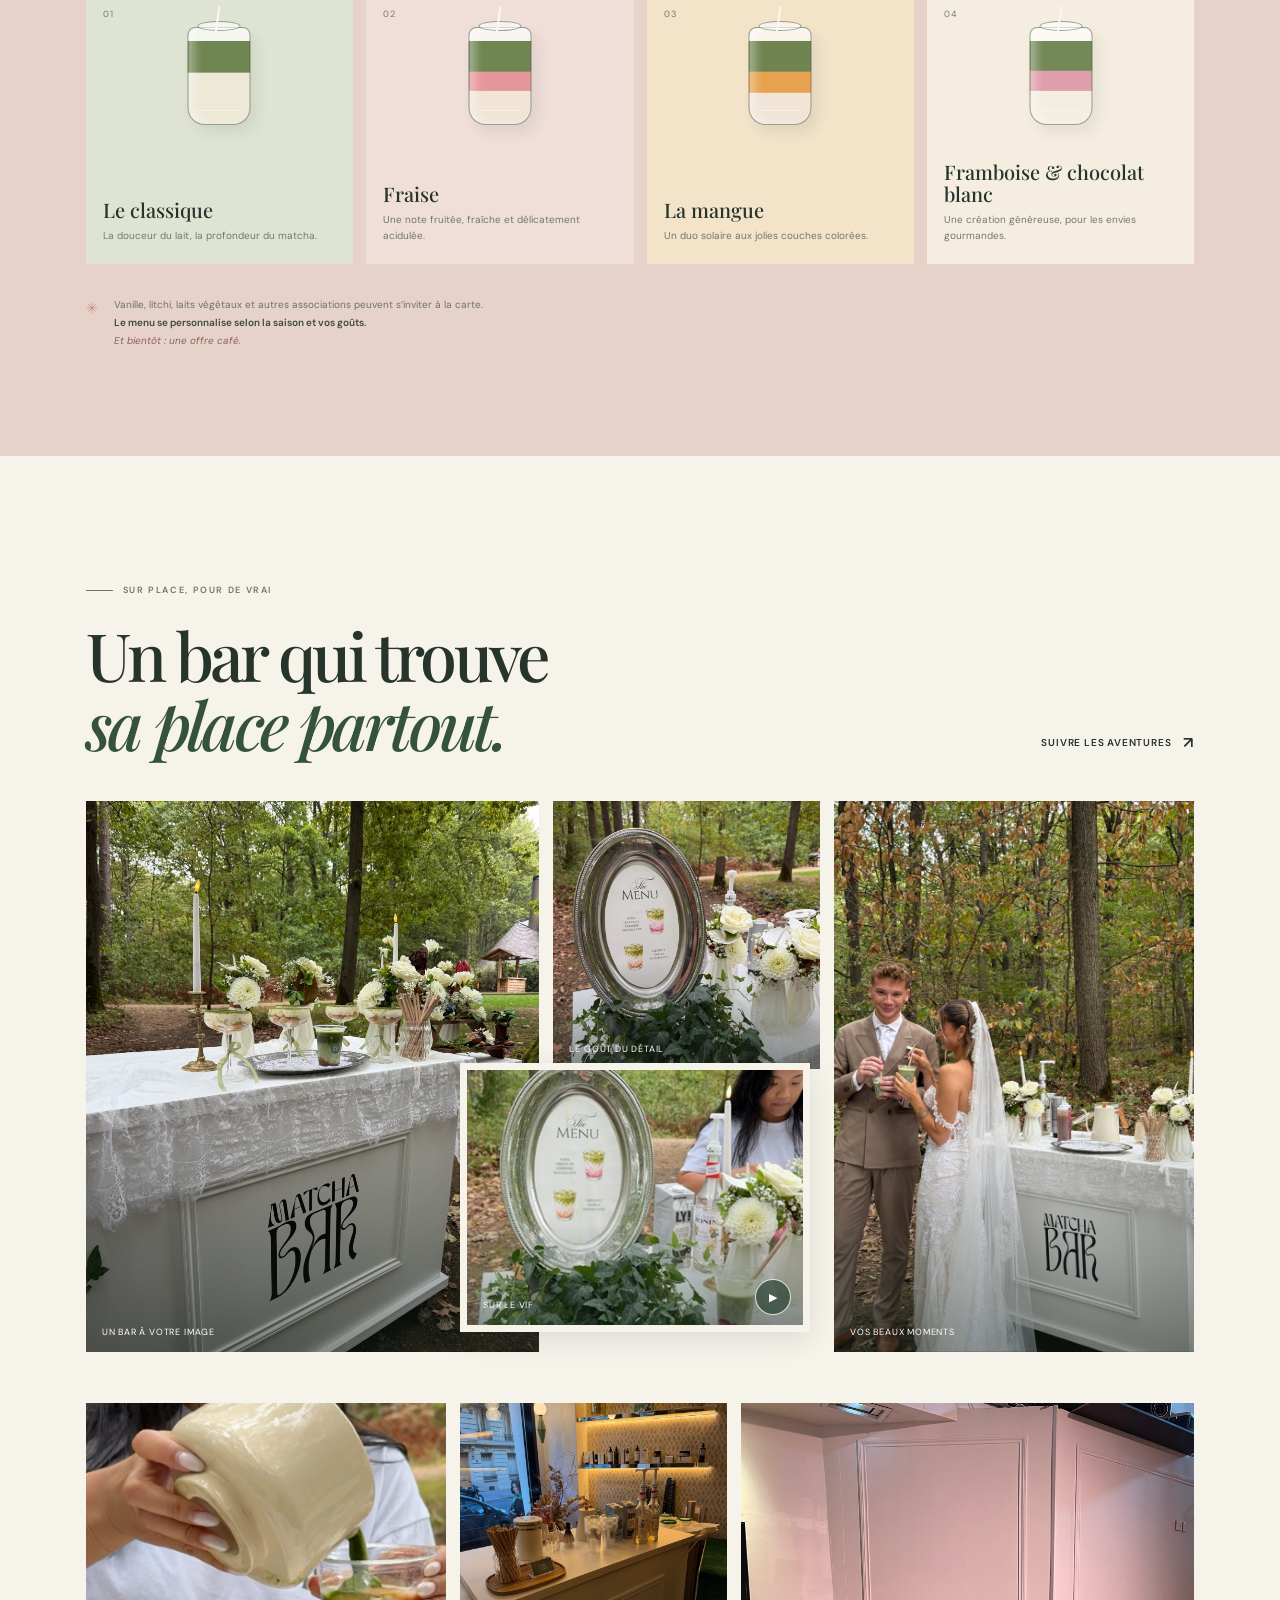
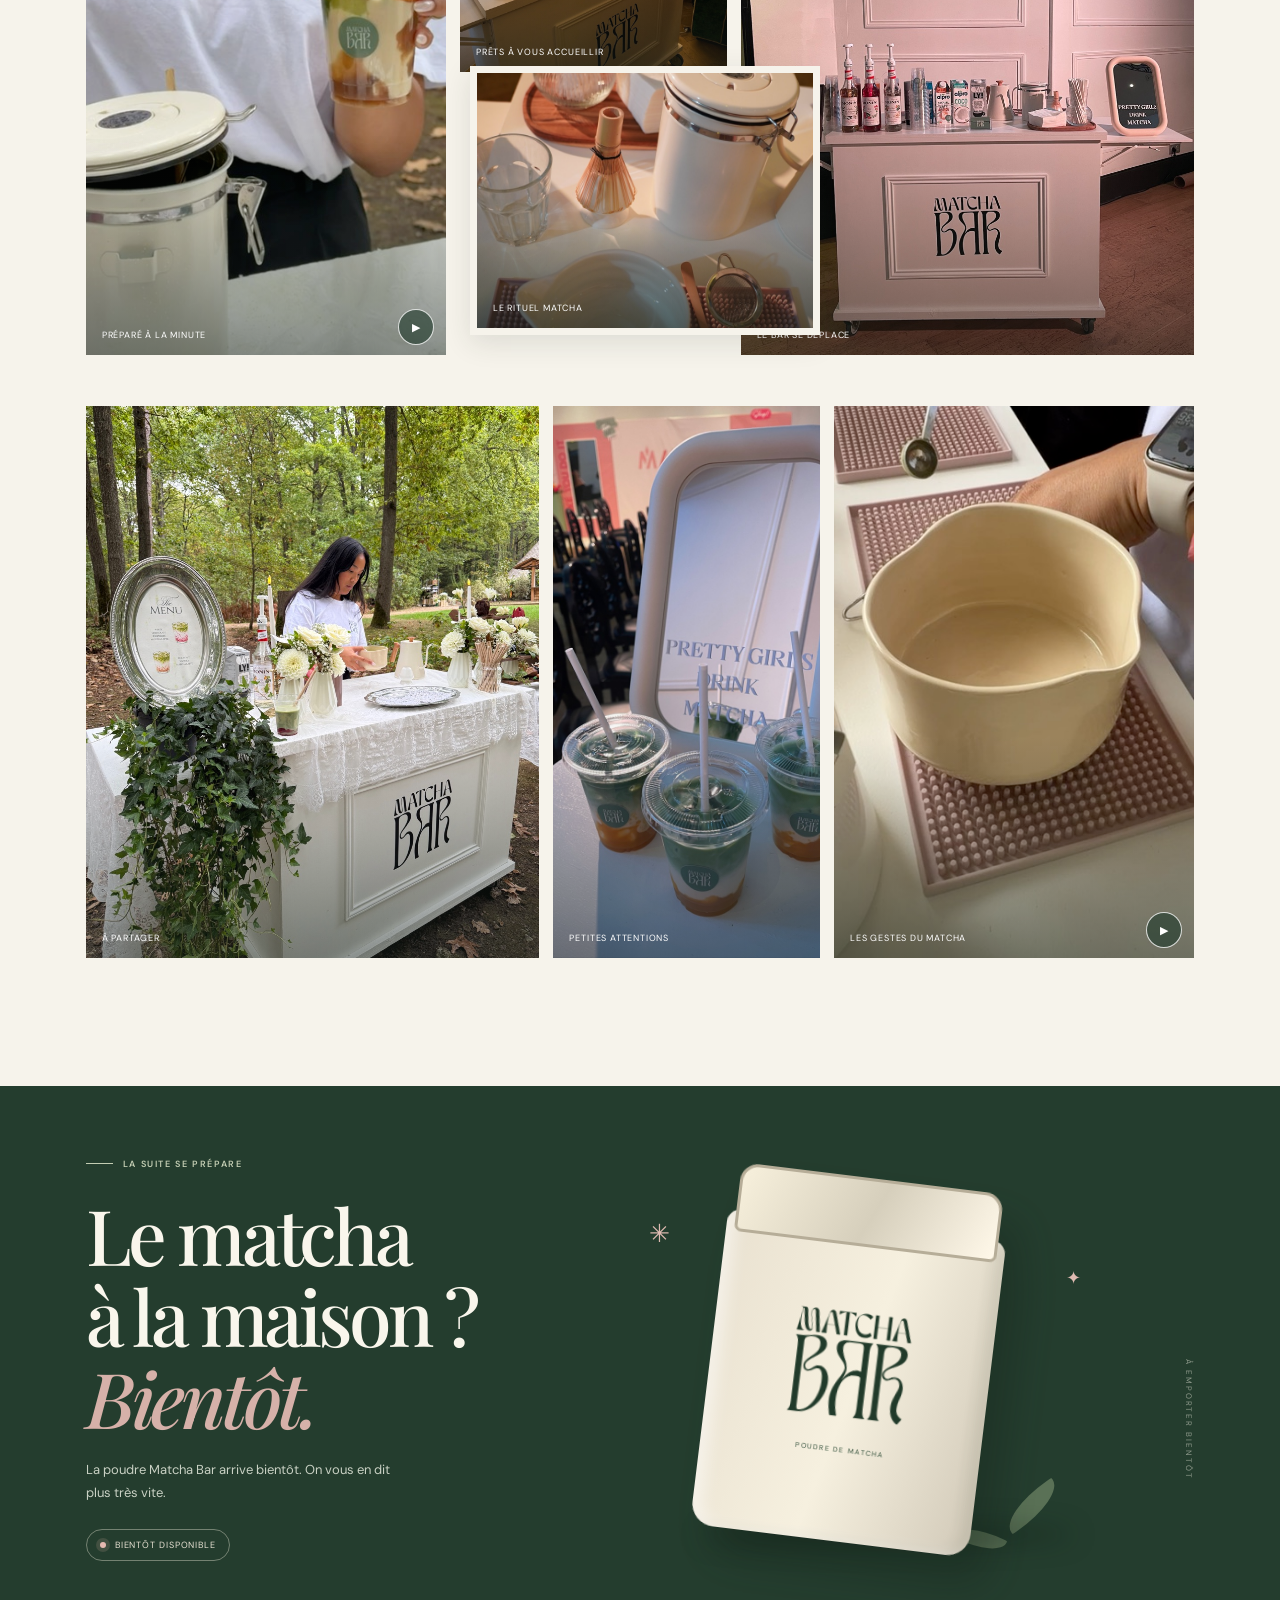
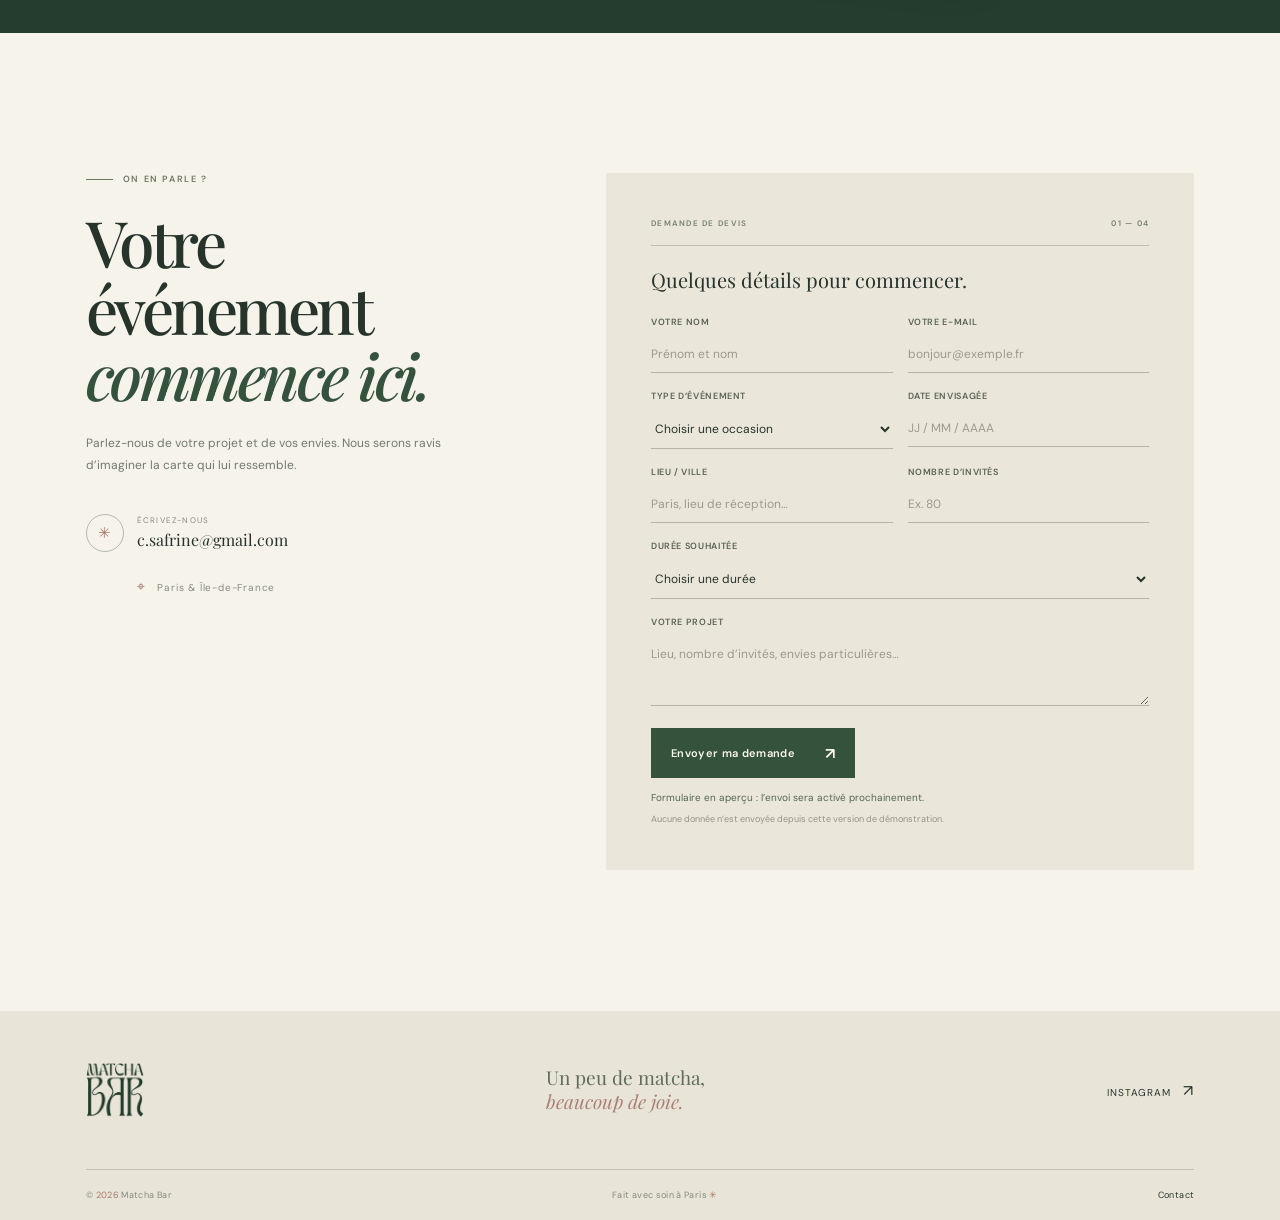
==== commit 0653d9a7: "Add brand logo and collage gallery" ====
--- a/index.html
+++ b/index.html
@@ -6,6 +6,7 @@
     <meta name="theme-color" content="#f6f3eb" />
     <meta name="description" content="Matcha Bar, bar à matcha mobile pour mariages, événements d’entreprise et pop-ups à Paris et en Île-de-France." />
     <title>Matcha Bar — Le matcha qui fait événement</title>
+    <link rel="icon" type="image/png" href="assets/favicon.png" />
     <link rel="preconnect" href="https://fonts.googleapis.com" />
     <link rel="preconnect" href="https://fonts.gstatic.com" crossorigin />
     <link href="https://fonts.googleapis.com/css2?family=DM+Sans:wght@400;500;600;700&family=Playfair+Display:ital,wght@0,500;0,600;0,700;1,500;1,600&display=swap" rel="stylesheet" />
@@ -18,7 +19,7 @@
 
     <header class="site-header" id="accueil">
       <a class="brand" href="#accueil" aria-label="Matcha Bar, accueil">
-        <span class="brand-mark">MATCHA<br /><b>BAR</b></span>
+        <img class="brand-logo" src="assets/matcha-logo-small.png" alt="" width="480" height="447" />
       </a>
       <button class="menu-toggle" type="button" aria-expanded="false" aria-controls="main-nav" aria-label="Ouvrir le menu">
         <span></span><span></span>
@@ -144,17 +145,31 @@
 
       <section class="gallery-section section-wrap" id="galerie" aria-labelledby="gallery-title">
         <div class="gallery-heading"><div><p class="eyebrow"><span class="eyebrow-line"></span> Sur place, pour de vrai</p><h2 id="gallery-title">Un bar qui trouve<br /><em>sa place partout.</em></h2></div><a class="text-link" href="https://www.instagram.com/matchabar.event/" target="_blank" rel="noreferrer">Suivre les aventures <span aria-hidden="true">↗</span></a></div>
-        <div class="gallery-grid">
-          <figure class="gallery-photo gallery-large"><img src="assets/event-pop-up.jpg" alt="Le bar Matcha Bar installé au cœur d’un événement" /><figcaption><span>Un bar mobile</span><span>01</span></figcaption></figure>
-          <figure class="gallery-photo gallery-tall"><img src="assets/hero-cart.jpg" alt="Détail du menu et des boissons proposés au bar" /><figcaption><span>La carte du moment</span><span>02</span></figcaption></figure>
-          <figure class="gallery-photo gallery-wide"><img src="assets/drinks.jpg" alt="Préparation du matcha avec les accessoires du bar" /><figcaption><span>Préparé à la minute</span><span>03</span></figcaption></figure>
+        <div class="gallery-collage">
+          <div class="gallery-spread">
+            <figure class="gallery-photo gallery-main"><img src="assets/gallery-img_0262.jpg" alt="Le bar Matcha Bar décoré de fleurs dans un jardin" loading="lazy" /><figcaption>Un bar à votre image</figcaption></figure>
+            <figure class="gallery-photo gallery-detail"><img src="assets/gallery-img_0207.jpg" alt="La carte des matcha lattes entourée de fleurs" loading="lazy" /><figcaption>Le goût du détail</figcaption></figure>
+            <figure class="gallery-photo gallery-side"><img src="assets/gallery-img_2739.jpg" alt="Un couple de mariés partage un matcha près du bar" loading="lazy" /><figcaption>Vos beaux moments</figcaption></figure>
+            <figure class="gallery-photo gallery-overlap gallery-video"><video src="assets/gallery-video-0235.mp4" poster="assets/gallery-video-0235.jpg" muted loop playsinline preload="none" aria-label="Le bar à matcha installé dans un jardin"></video><figcaption>Sur le vif</figcaption><button class="video-toggle" type="button" hidden aria-label="Lire la vidéo du bar dans le jardin">▶</button></figure>
+          </div>
+          <div class="gallery-spread gallery-spread-reverse">
+            <figure class="gallery-photo gallery-main"><img src="assets/gallery-img_1793.jpg" alt="Le bar Matcha Bar installé pour un événement en intérieur" loading="lazy" /><figcaption>Le bar se déplace</figcaption></figure>
+            <figure class="gallery-photo gallery-detail"><img src="assets/gallery-img_1326.jpg" alt="Le bar et ses sirops prêts pour un événement" loading="lazy" /><figcaption>Prêts à vous accueillir</figcaption></figure>
+            <figure class="gallery-photo gallery-side gallery-video"><video src="assets/gallery-video-0244.mp4" poster="assets/gallery-video-0244.jpg" muted loop playsinline preload="none" aria-label="Préparation d’un matcha latte"></video><figcaption>Préparé à la minute</figcaption><button class="video-toggle" type="button" hidden aria-label="Lire la vidéo de préparation du matcha latte">▶</button></figure>
+            <figure class="gallery-photo gallery-overlap"><img src="assets/gallery-dsc02750.jpg" alt="Les accessoires pour préparer le matcha" loading="lazy" /><figcaption>Le rituel matcha</figcaption></figure>
+          </div>
+          <div class="gallery-spread gallery-spread-last">
+            <figure class="gallery-photo gallery-main"><img src="assets/gallery-img_2749.jpg" alt="Préparation au bar Matcha Bar dans un jardin" loading="lazy" /><figcaption>À partager</figcaption></figure>
+            <figure class="gallery-photo gallery-detail"><img src="assets/gallery-img_1812.jpg" alt="Trois matcha lattes devant un miroir lors d’un événement" loading="lazy" /><figcaption>Petites attentions</figcaption></figure>
+            <figure class="gallery-photo gallery-side gallery-video"><video src="assets/gallery-video-7782.mp4" poster="assets/gallery-video-7782.jpg" muted loop playsinline preload="none" aria-label="Les gestes de préparation du matcha"></video><figcaption>Les gestes du matcha</figcaption><button class="video-toggle" type="button" hidden aria-label="Lire la vidéo des gestes du matcha">▶</button></figure>
+          </div>
         </div>
       </section>
 
       <section class="coming-section" aria-labelledby="coming-title">
         <div class="coming-inner section-wrap">
           <div class="coming-copy"><p class="eyebrow eyebrow-light"><span class="eyebrow-line"></span> La suite se prépare</p><h2 id="coming-title">Le matcha<br />à la maison ?<br /><em>Bientôt.</em></h2><p>La poudre Matcha Bar arrive bientôt. On vous en dit plus très vite.</p><span class="coming-tag"><span class="coming-dot"></span> Bientôt disponible</span></div>
-          <div class="powder-art" aria-hidden="true"><span class="powder-spark spark-a">✳</span><span class="powder-spark spark-b">✦</span><div class="powder-tin"><div class="tin-lid"></div><div class="tin-body"><span>MATCHA<br /><b>BAR</b></span><i>POUDRE DE MATCHA</i></div></div><span class="powder-leaf leaf-one"></span><span class="powder-leaf leaf-two"></span><span class="powder-shadow"></span></div>
+          <div class="powder-art" aria-hidden="true"><span class="powder-spark spark-a">✳</span><span class="powder-spark spark-b">✦</span><div class="powder-tin"><div class="tin-lid"></div><div class="tin-body"><img class="tin-logo" src="assets/matcha-logo-small.png" alt="" /><i>POUDRE DE MATCHA</i></div></div><span class="powder-leaf leaf-one"></span><span class="powder-leaf leaf-two"></span><span class="powder-shadow"></span></div>
           <span class="coming-side">À EMPORTER BIENTÔT</span>
         </div>
       </section>
@@ -179,7 +194,7 @@
     </main>
 
     <footer class="site-footer">
-      <div class="footer-main section-wrap"><a class="brand brand-footer" href="#accueil" aria-label="Matcha Bar, retour en haut"><span class="brand-mark">MATCHA<br /><b>BAR</b></span></a><p>Un peu de matcha,<br /><em>beaucoup de joie.</em></p><a class="footer-ig" href="https://www.instagram.com/matchabar.event/" target="_blank" rel="noreferrer">Instagram <span aria-hidden="true">↗</span></a></div>
+      <div class="footer-main section-wrap"><a class="brand brand-footer" href="#accueil" aria-label="Matcha Bar, retour en haut"><img class="brand-logo" src="assets/matcha-logo-small.png" alt="" width="480" height="447" /></a><p>Un peu de matcha,<br /><em>beaucoup de joie.</em></p><a class="footer-ig" href="https://www.instagram.com/matchabar.event/" target="_blank" rel="noreferrer">Instagram <span aria-hidden="true">↗</span></a></div>
       <div class="footer-bottom section-wrap"><span>© <span id="year">2026</span> Matcha Bar</span><span>Fait avec soin à Paris <span aria-hidden="true">✳</span></span><a href="mailto:c.safrine@gmail.com">Contact</a></div>
     </footer>
     <div class="scroll-progress" aria-hidden="true"><span></span></div>
--- a/styles.css
+++ b/styles.css
@@ -29,8 +29,7 @@
 .topline-dot { color: #e8c3bd; font-size: 12px; }
 .site-header { height: 83px; padding-inline: var(--page-gutter); display: flex; align-items: center; justify-content: space-between; position: relative; z-index: 10; background: rgba(246,243,235,.96); border-bottom: 1px solid rgba(38,52,44,.12); }
 .brand { display: inline-flex; align-items: center; width: 112px; }
-.brand-mark { font-family: var(--serif); font-size: 15px; line-height: .78; letter-spacing: -.08em; color: var(--green); }
-.brand-mark b { font-size: 27px; font-weight: 500; letter-spacing: -.07em; }
+.brand-logo { width: 58px; height: auto; }
 .main-nav { display: flex; align-items: center; gap: clamp(24px, 4vw, 64px); font-size: 11px; letter-spacing: .06em; }
 .main-nav a:not(.nav-cta) { position: relative; padding-block: 10px; }
 .main-nav a:not(.nav-cta)::after { content: ""; position: absolute; bottom: 3px; left: 0; height: 1px; width: 0; background: var(--green); transition: width .25s ease; }
@@ -145,14 +144,26 @@
 .gallery-section { padding-block: clamp(85px, 10vw, 140px); }
 .gallery-heading { display: flex; align-items: end; justify-content: space-between; margin-bottom: 42px; }
 .gallery-heading .text-link { margin-bottom: 6px; }
-.gallery-grid { display: grid; grid-template-columns: 1.2fr .8fr; grid-template-rows: 330px 245px; gap: 14px; }
-.gallery-photo { min-width: 0; min-height: 0; position: relative; overflow: hidden; background: #d9d4c8; }
-.gallery-large { grid-row: span 2; }
-.gallery-photo img { width: 100%; height: 100%; object-fit: cover; transition: transform .7s cubic-bezier(.2,.7,.2,1); }
-.gallery-large img { object-position: center 48%; }.gallery-tall img { object-position: center 52%; }.gallery-wide img { object-position: center 60%; }
+.gallery-collage { display: grid; gap: clamp(24px, 4vw, 55px); }
+.gallery-spread { display: grid; grid-template-columns: repeat(12, 1fr); grid-template-rows: repeat(2, clamp(180px, 21vw, 300px)); gap: 14px; }
+.gallery-photo { margin: 0; min-width: 0; min-height: 0; position: relative; overflow: hidden; background: #d9d4c8; }
+.gallery-main { grid-column: 1 / 6; grid-row: 1 / 3; }
+.gallery-detail { grid-column: 6 / 9; grid-row: 1; }
+.gallery-side { grid-column: 9 / 13; grid-row: 1 / 3; }
+.gallery-overlap { grid-column: 5 / 9; grid-row: 2; z-index: 2; margin: -20px 10px 20px 0; border: 7px solid var(--cream); box-shadow: 0 8px 26px rgba(38,52,44,.12); }
+.gallery-spread-reverse .gallery-main { grid-column: 8 / 13; }
+.gallery-spread-reverse .gallery-detail { grid-column: 5 / 8; }
+.gallery-spread-reverse .gallery-side { grid-column: 1 / 5; }
+.gallery-spread-reverse .gallery-overlap { grid-column: 5 / 9; margin: -20px 0 20px 10px; }
+.gallery-spread-last .gallery-detail { grid-column: 6 / 9; grid-row: 1 / 3; }
+.gallery-photo img, .gallery-photo video { display: block; width: 100%; height: 100%; object-fit: cover; }
+.gallery-photo img { transition: transform .7s cubic-bezier(.2,.7,.2,1); }
 .gallery-photo:hover img { transform: scale(1.035); }
-.gallery-photo::after { content: ""; position: absolute; inset: 55% 0 0; background: linear-gradient(transparent,rgba(24,35,27,.45)); }
-.gallery-photo figcaption { position: absolute; z-index: 1; right: 16px; bottom: 14px; left: 16px; display: flex; justify-content: space-between; color: white; font-size: 9px; letter-spacing: .09em; text-transform: uppercase; }
+.gallery-photo::after { content: ""; position: absolute; inset: 60% 0 0; background: linear-gradient(transparent,rgba(24,35,27,.48)); pointer-events: none; }
+.gallery-photo figcaption { position: absolute; z-index: 1; right: 16px; bottom: 14px; left: 16px; color: white; font-size: 9px; letter-spacing: .09em; text-transform: uppercase; }
+.gallery-video figcaption { right: 54px; }
+.video-toggle { position: absolute; z-index: 3; right: 12px; bottom: 10px; width: 36px; height: 36px; border: 1px solid rgba(255,255,255,.8); border-radius: 50%; background: rgba(36,61,46,.65); color: white; cursor: pointer; font-size: 11px; }
+.video-toggle:focus-visible { outline: 2px solid white; outline-offset: 3px; }
 
 .coming-section { overflow: hidden; background: var(--green-dark); color: #f9f6ed; }
 .coming-inner { min-height: 530px; position: relative; display: flex; align-items: center; justify-content: space-between; }
@@ -165,8 +176,7 @@
 .powder-tin { position: relative; z-index: 1; width: clamp(160px, 22vw, 280px); height: clamp(235px, 31vw, 365px); transform: rotate(7deg); filter: drop-shadow(22px 27px 20px rgba(13,26,18,.28)); }
 .tin-lid { position: absolute; z-index: 2; top: 0; left: 3%; width: 94%; height: 19%; border: 3px solid #b6ad98; border-radius: 18px 18px 7px 7px; background: linear-gradient(115deg,#f7f0dc,#d6cfbc 52%,#fff8e9); }
 .tin-body { position: absolute; top: 13%; bottom: 0; left: 0; right: 0; border-radius: 14px 14px 23px 23px; background: linear-gradient(105deg,#e9e1d0,#f6f0df 52%,#d1c9b8); color: var(--green); box-shadow: inset 10px 0 15px rgba(255,255,255,.48), inset -10px 0 13px rgba(52,57,38,.1); display: flex; flex-direction: column; align-items: center; justify-content: center; text-align: center; }
-.tin-body span { font-family: var(--serif); font-size: clamp(18px, 2.2vw, 28px); line-height: .78; letter-spacing: -.08em; }
-.tin-body b { font-size: 1.55em; font-weight: 500; }
+.tin-logo { width: 42%; height: auto; }
 .tin-body i { margin-top: 26px; font-size: 7px; letter-spacing: .18em; font-style: normal; }
 .powder-shadow { position: absolute; bottom: 16%; left: 24%; width: 65%; height: 21px; border-radius: 50%; background: rgba(9,24,14,.32); filter: blur(13px); }
 .powder-spark { position: absolute; color: #dfbbb2; font-size: 25px; }
@@ -235,7 +245,7 @@
   .topline { height: 29px; font-size: 8px; }
   .site-header { height: 67px; }
   .brand { width: auto; }
-  .brand-mark { font-size: 12px; }.brand-mark b { font-size: 22px; }
+  .brand-logo { width: 47px; }
   .menu-toggle { display: flex; width: 43px; height: 43px; flex-direction: column; align-items: center; justify-content: center; gap: 6px; border: 1px solid rgba(38,52,44,.3); border-radius: 50%; background: transparent; cursor: pointer; }
   .menu-toggle span { display: block; width: 15px; height: 1px; background: var(--ink); transition: transform .2s; }
   .menu-toggle[aria-expanded="true"] span:first-child { transform: translateY(3.5px) rotate(45deg); }.menu-toggle[aria-expanded="true"] span:last-child { transform: translateY(-3.5px) rotate(-45deg); }
@@ -296,15 +306,21 @@
   .gallery-section { padding-block: 75px 80px; }
   .gallery-heading { display: block; margin-bottom: 29px; }
   .gallery-heading .text-link { margin-top: 22px; }
-  .gallery-grid { grid-template-columns: 1fr 1fr; grid-template-rows: 310px 190px; gap: 9px; }
-  .gallery-large { grid-column: 1 / -1; grid-row: auto; }
+  .gallery-collage { gap: 22px; }
+  .gallery-spread { grid-template-columns: 1fr 1fr; grid-template-rows: repeat(3, clamp(140px, 44vw, 210px)); gap: 9px; }
+  .gallery-main, .gallery-spread-reverse .gallery-main { grid-column: 1; grid-row: 1 / 3; }
+  .gallery-detail, .gallery-spread-reverse .gallery-detail, .gallery-spread-last .gallery-detail { grid-column: 2; grid-row: 1; }
+  .gallery-side, .gallery-spread-reverse .gallery-side { grid-column: 2; grid-row: 2 / 4; }
+  .gallery-overlap, .gallery-spread-reverse .gallery-overlap { grid-column: 1; grid-row: 3; margin: -30px -14px 0 8px; border-width: 5px; }
+  .gallery-spread-last { grid-template-rows: repeat(2, clamp(140px, 44vw, 210px)); }
+  .gallery-spread-last .gallery-side { grid-row: 2; }
   .gallery-photo figcaption { right: 10px; bottom: 11px; left: 10px; font-size: 7px; }
   .coming-inner { min-height: 580px; align-items: start; }
   .coming-copy { padding-block: 66px 25px; }
   .coming-copy > p:not(.eyebrow) { max-width: 270px; font-size: 11px; }
   .powder-art { inset: 210px -3% 0 26%; place-items: end center; padding-bottom: 55px; }
   .powder-tin { width: 180px; height: 245px; }
-  .tin-body span { font-size: 22px; }.tin-body i { margin-top: 18px; font-size: 6px; }
+  .tin-body i { margin-top: 18px; font-size: 6px; }
   .coming-side { right: 0; top: 65%; font-size: 7px; }
   .quote-section { padding-block: 76px; display: flex; flex-direction: column; gap: 35px; }
   .quote-intro > p:not(.eyebrow) { max-width: 340px; font-size: 11px; }
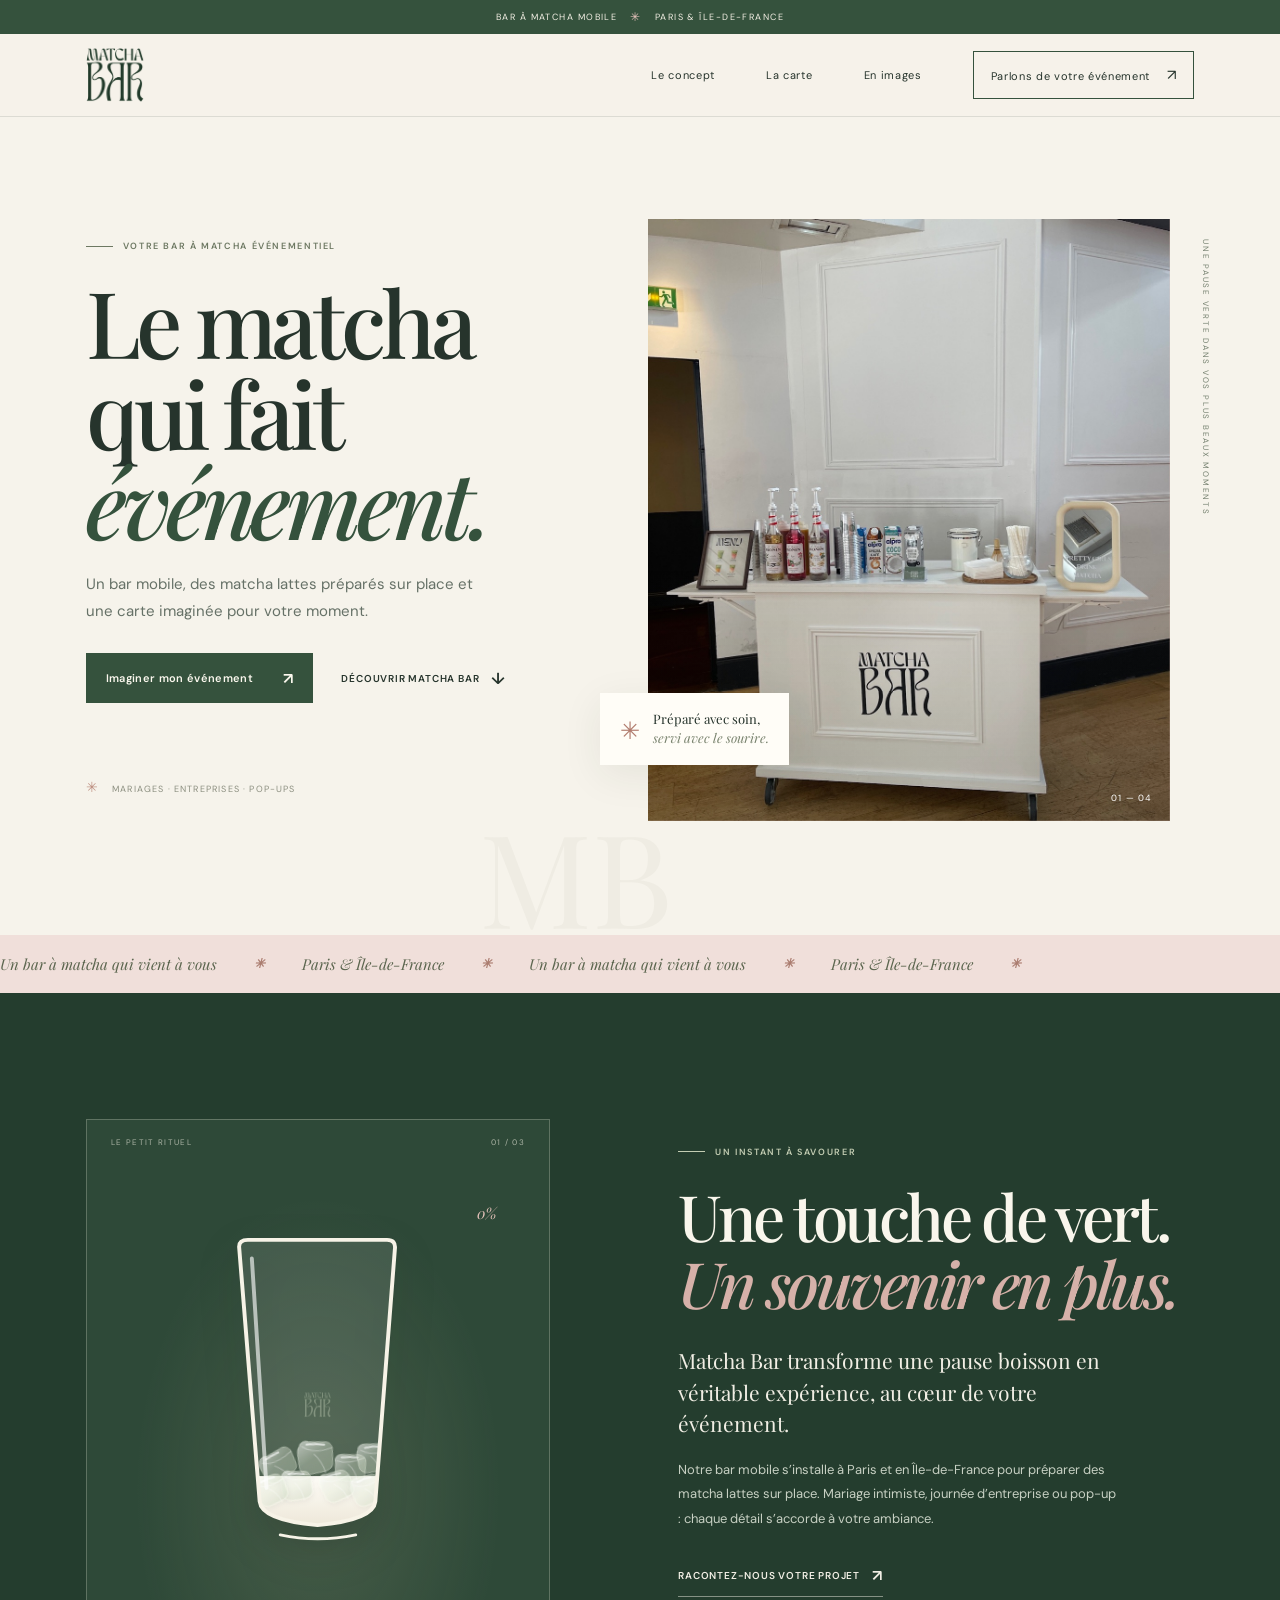
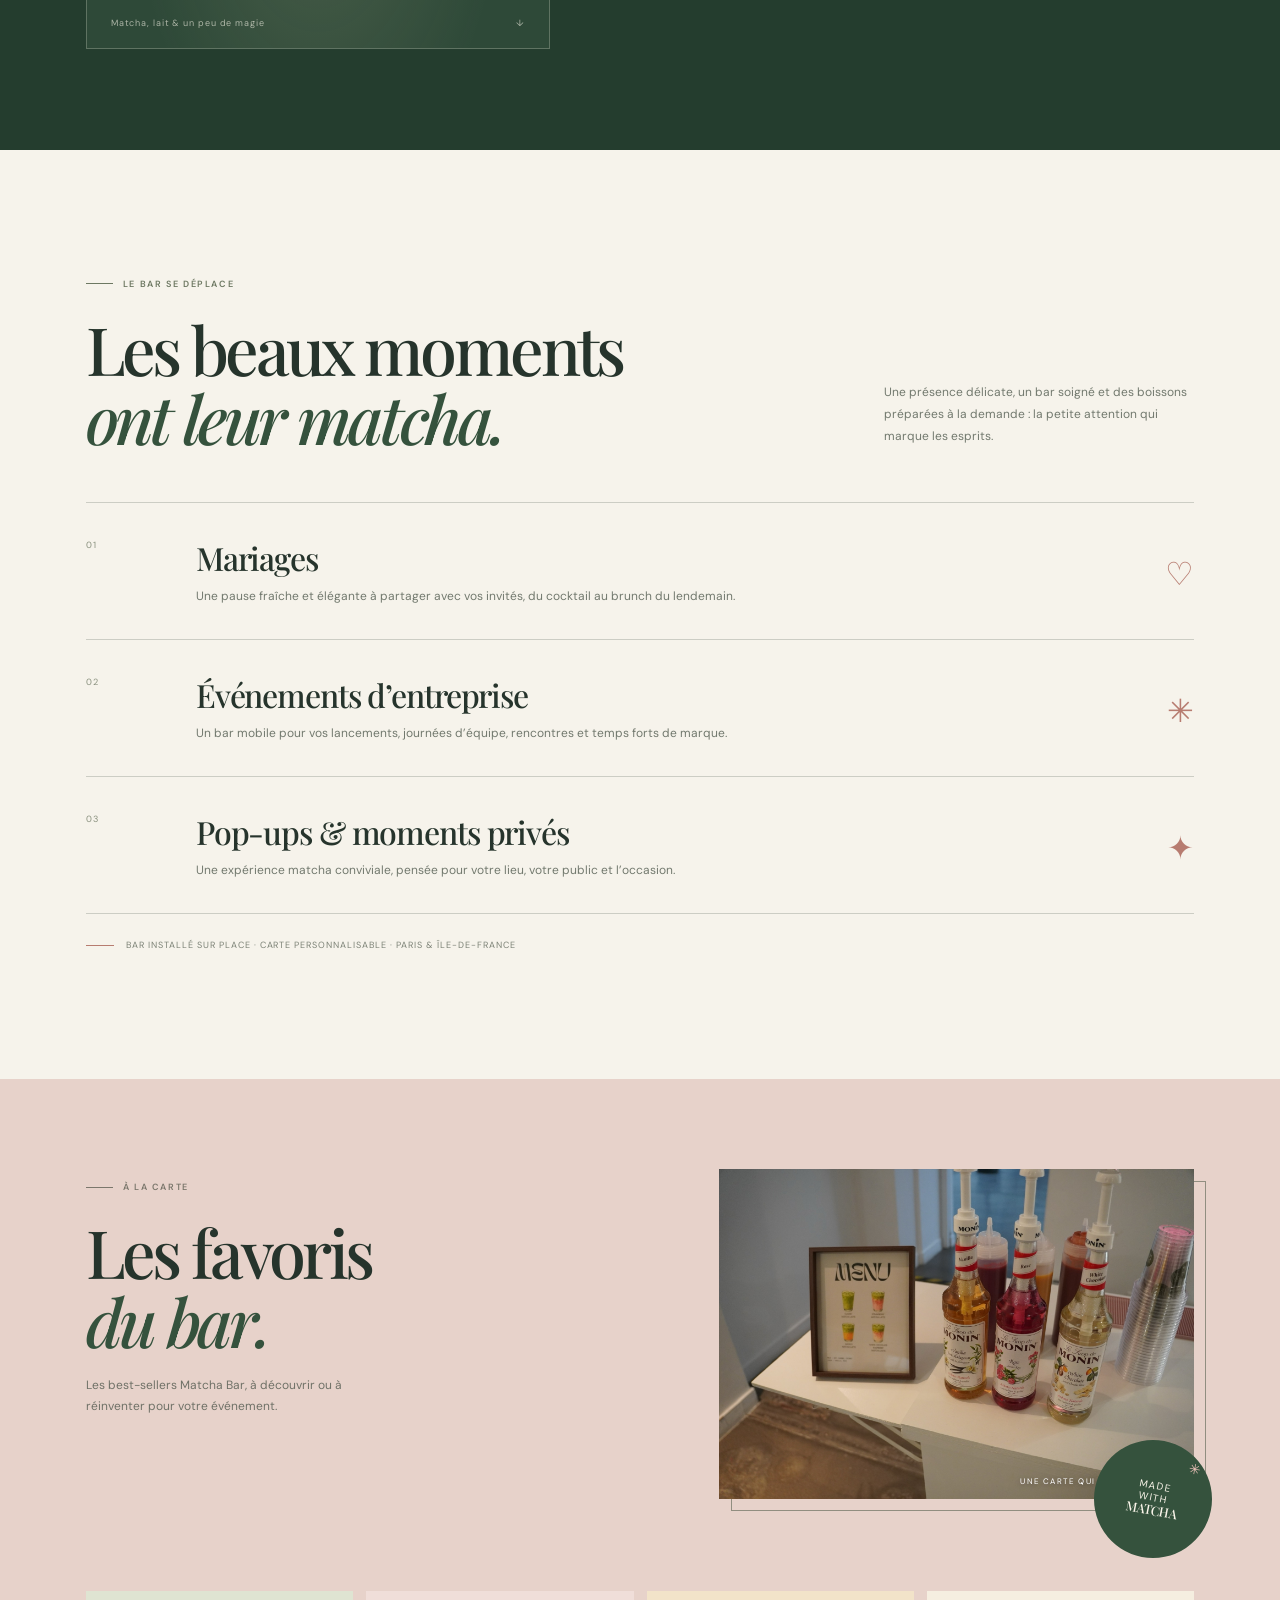
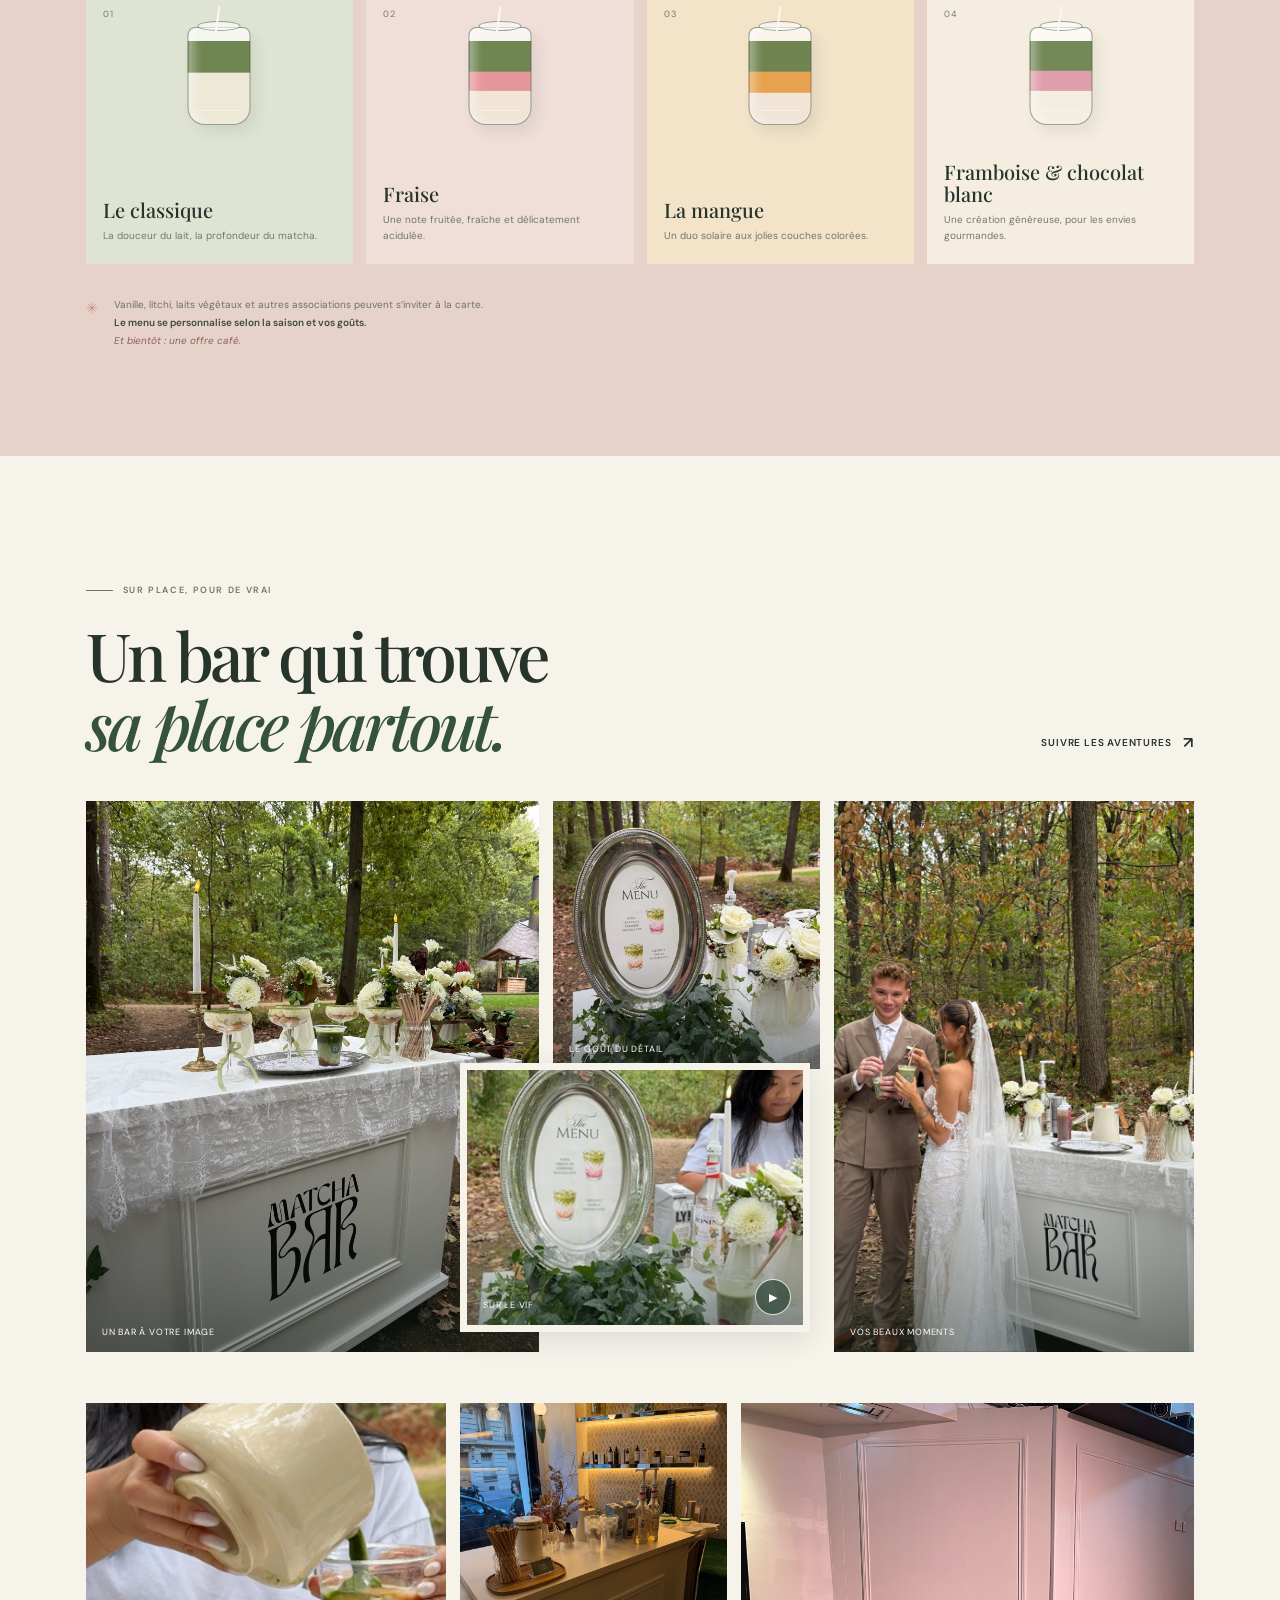
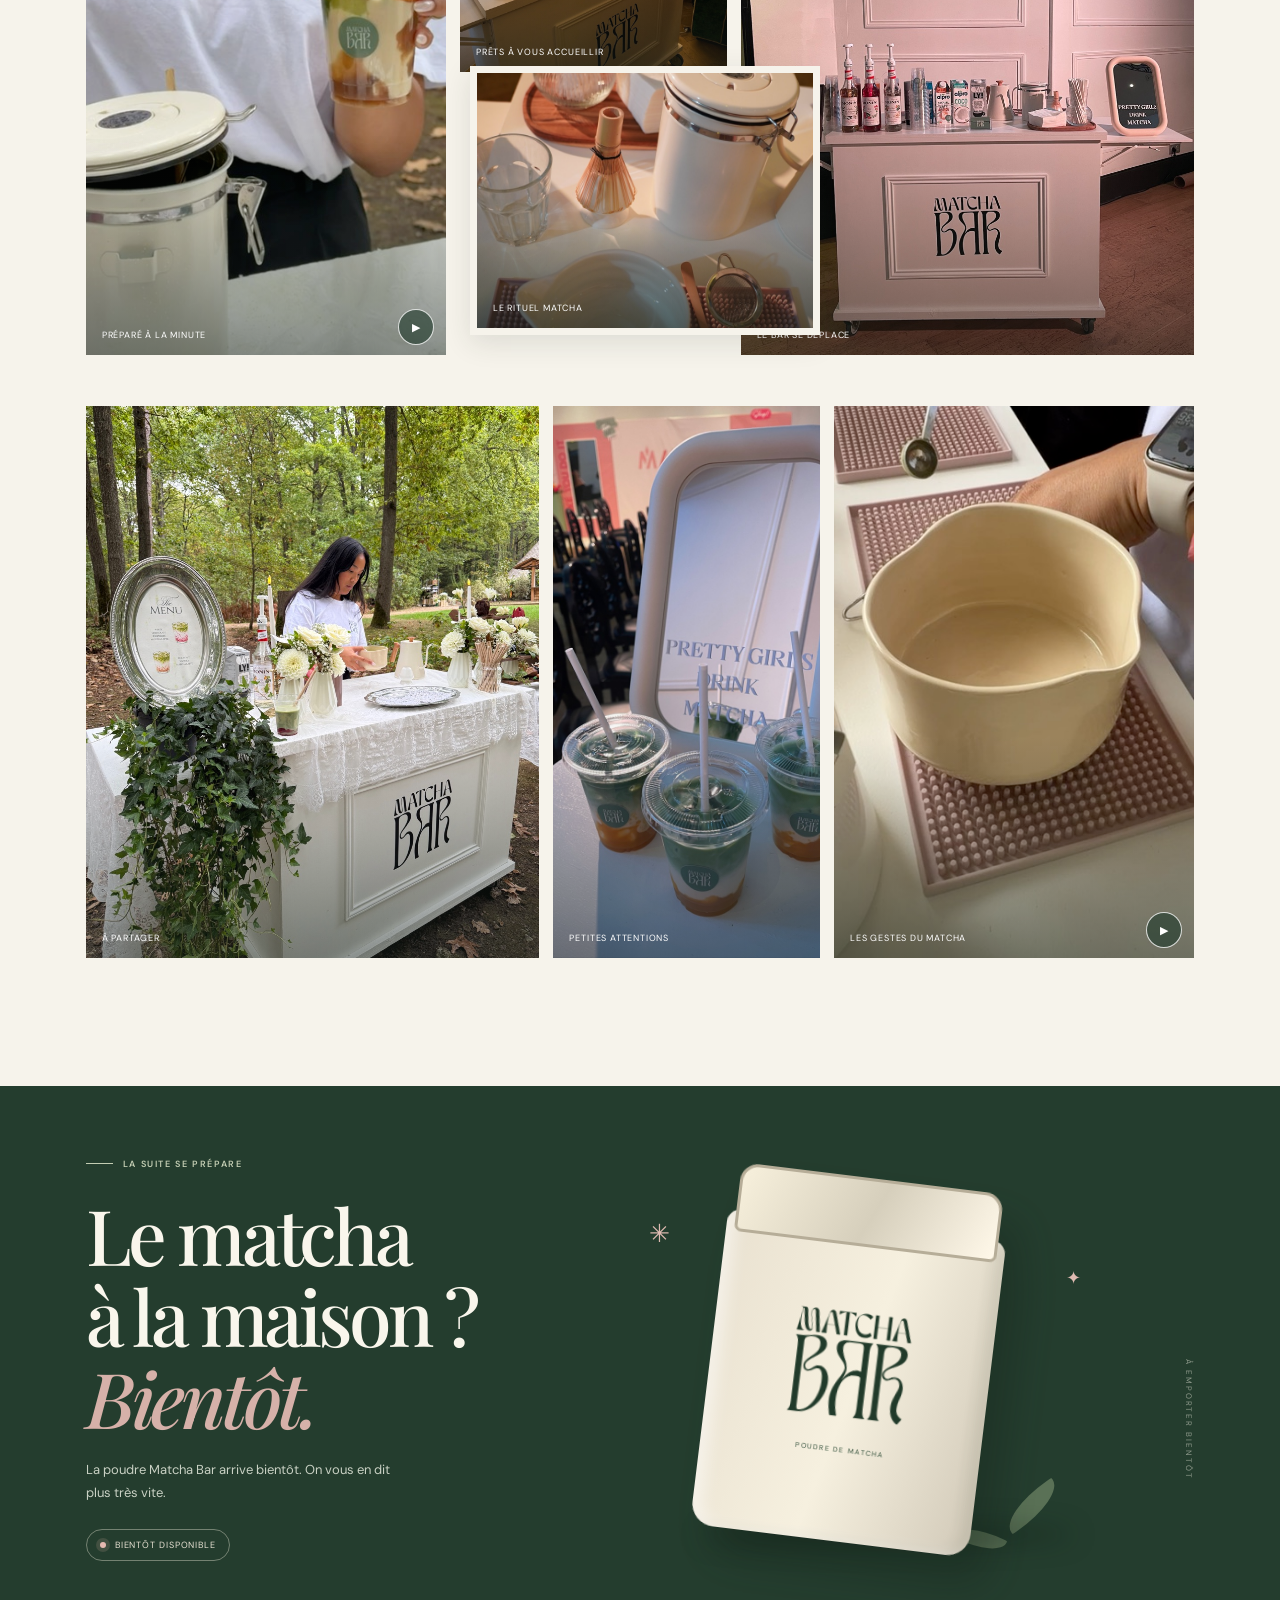
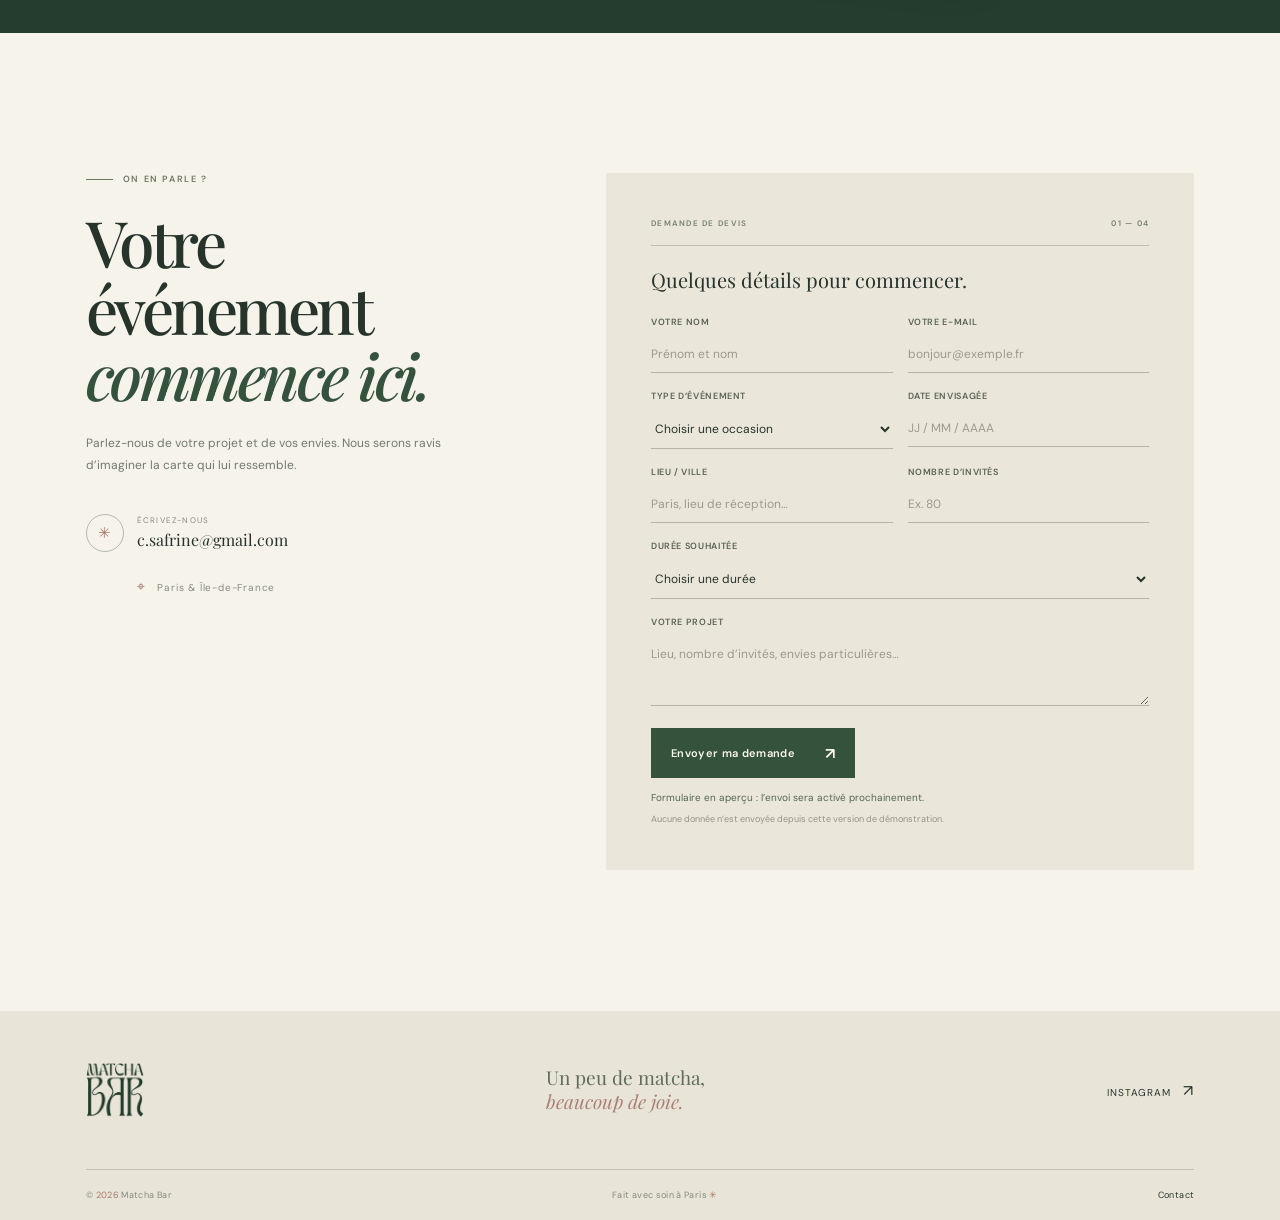
==== commit 601c6073: "Refine matcha glass fill and ice" ====
--- a/index.html
+++ b/index.html
@@ -93,6 +93,31 @@
                     <path d="M146 129 Q157 134 174 129 M157 134 Q164 141 164 151" fill="none" stroke="#fff" stroke-opacity=".28" stroke-width="1.2" stroke-linecap="round" />
                     <path d="M151 126 Q160 126 167 128" fill="none" stroke="#fff" stroke-opacity=".6" stroke-width="2" stroke-linecap="round" />
                   </g>
+                  <g class="ice-cube ice-four" filter="url(#ice-shadow)" transform="rotate(8 102 157)">
+                    <path d="M87 148 C87 144 91 141 95 142 L108 140 C113 139 117 143 117 147 L120 158 C121 162 118 165 114 167 L101 171 C96 172 92 170 91 166 L88 157 C87 154 86 151 87 148Z" fill="url(#ice-gradient)" fill-opacity=".7" stroke="#f9fff0" stroke-opacity=".32" stroke-width="1" />
+                    <path d="M90 148 Q101 153 116 145 M101 153 Q109 158 113 168" fill="none" stroke="#fff" stroke-opacity=".28" stroke-width="1.2" stroke-linecap="round" />
+                    <path d="M94 145 Q101 143 109 143" fill="none" stroke="#fff" stroke-opacity=".62" stroke-width="2" stroke-linecap="round" />
+                  </g>
+                  <g class="ice-cube ice-five" filter="url(#ice-shadow)" transform="rotate(-8 143 157)">
+                    <path d="M128 149 C127 145 131 142 135 143 L149 141 C154 140 158 144 159 148 L161 159 C162 164 159 167 155 168 L142 172 C137 173 133 170 132 166 L129 158 C128 154 127 151 128 149Z" fill="url(#ice-gradient)" fill-opacity=".68" stroke="#f9fff0" stroke-opacity=".33" stroke-width="1" />
+                    <path d="M131 149 Q142 154 158 147 M142 154 Q150 159 154 169" fill="none" stroke="#fff" stroke-opacity=".28" stroke-width="1.2" stroke-linecap="round" />
+                    <path d="M135 146 Q142 144 150 144" fill="none" stroke="#fff" stroke-opacity=".6" stroke-width="2" stroke-linecap="round" />
+                  </g>
+                  <g class="ice-cube ice-six" filter="url(#ice-shadow)" transform="rotate(-9 77 163)">
+                    <path d="M62 154 C61 150 65 147 69 147 L82 145 C87 144 91 147 92 152 L94 163 C95 167 92 171 88 172 L75 176 C70 177 66 174 65 170 L62 161 C61 158 61 156 62 154Z" fill="url(#ice-gradient)" fill-opacity=".7" stroke="#f9fff0" stroke-opacity=".32" stroke-width="1" />
+                    <path d="M65 154 Q76 159 91 151 M76 159 Q84 164 87 173" fill="none" stroke="#fff" stroke-opacity=".28" stroke-width="1.2" stroke-linecap="round" />
+                    <path d="M69 151 Q76 148 83 148" fill="none" stroke="#fff" stroke-opacity=".62" stroke-width="2" stroke-linecap="round" />
+                  </g>
+                  <g class="ice-cube ice-seven" filter="url(#ice-shadow)" transform="rotate(7 179 130)">
+                    <path d="M165 121 C164 117 168 114 172 114 L185 112 C190 111 194 114 195 119 L197 130 C198 134 195 138 191 139 L178 143 C173 144 169 141 168 137 L165 128 C164 125 164 123 165 121Z" fill="url(#ice-gradient)" fill-opacity=".68" stroke="#f9fff0" stroke-opacity=".33" stroke-width="1" />
+                    <path d="M168 121 Q179 126 194 118 M179 126 Q187 131 190 140" fill="none" stroke="#fff" stroke-opacity=".28" stroke-width="1.2" stroke-linecap="round" />
+                    <path d="M172 118 Q179 115 186 115" fill="none" stroke="#fff" stroke-opacity=".6" stroke-width="2" stroke-linecap="round" />
+                  </g>
+                  <g class="ice-cube ice-eight" filter="url(#ice-shadow)" transform="rotate(-7 175 163)">
+                    <path d="M160 154 C159 150 163 147 167 147 L180 145 C185 144 189 147 190 152 L192 163 C193 167 190 171 186 172 L173 176 C168 177 164 174 163 170 L160 161 C159 158 159 156 160 154Z" fill="url(#ice-gradient)" fill-opacity=".7" stroke="#f9fff0" stroke-opacity=".32" stroke-width="1" />
+                    <path d="M163 154 Q174 159 189 151 M174 159 Q182 164 185 173" fill="none" stroke="#fff" stroke-opacity=".28" stroke-width="1.2" stroke-linecap="round" />
+                    <path d="M167 151 Q174 148 181 148" fill="none" stroke="#fff" stroke-opacity=".62" stroke-width="2" stroke-linecap="round" />
+                  </g>
                   </g>
                   <path class="liquid-glint" d="M52 292 Q124 281 198 295" fill="none" stroke="#e8efcf" stroke-width="2" opacity="0" />
                 </g>
@@ -100,7 +125,7 @@
                 <path d="M58 54 L73 288" fill="none" stroke="rgba(255,255,255,.62)" stroke-width="4" stroke-linecap="round" />
                 <path d="M87 336 Q125 344 164 336" fill="none" stroke="#f7f3e7" stroke-width="3" stroke-linecap="round" />
               </svg>
-              <span class="cup-label">MATCHA<br />BAR</span>
+              <span class="cup-label" aria-hidden="true"></span>
               <span class="fill-number" aria-hidden="true">00%</span>
             </div>
             <div class="pour-bottom"><span>Matcha, lait & un peu de magie</span><span aria-hidden="true">↓</span></div>
--- a/styles.css
+++ b/styles.css
@@ -83,9 +83,9 @@
 .cup-wrap { position: relative; height: 390px; display: grid; place-items: center; }
 .latte-cup { width: min(245px, 64%); height: 100%; overflow: visible; filter: drop-shadow(0 15px 20px rgba(13,25,17,.22)); }
 .cup-liquid { transition: y .1s linear, height .1s linear; }
-.cup-label { position: absolute; left: 50%; top: 56%; transform: translate(-50%,-50%); font-family: var(--serif); font-size: 15px; line-height: .85; letter-spacing: -.08em; color: rgba(248,245,233,.88); text-align: center; mix-blend-mode: soft-light; pointer-events: none; }
-.ice-cube { transform-box: fill-box; transform-origin: center; animation: ice-float 3.8s ease-in-out infinite; }
-.ice-two { animation-delay: -.8s; }.ice-three { animation-delay: -1.7s; }
+.cup-label { position: absolute; left: 50%; top: 56%; transform: translate(-50%,-50%); width: 56px; height: 25.5px; background: rgba(248,245,233,.88); mask: url("assets/matcha-logo-small.png") center / contain no-repeat; mix-blend-mode: soft-light; pointer-events: none; }
+.ice-cube { transform-box: view-box; transform-origin: 0 0; animation: ice-float 3.8s ease-in-out infinite; }
+.ice-two { animation-delay: -.8s; }.ice-three { animation-delay: -1.7s; }.ice-four { animation-delay: -2.3s; }.ice-five { animation-delay: -3.1s; }.ice-six { animation-delay: -.4s; }.ice-seven { animation-delay: -1.3s; }.ice-eight { animation-delay: -2.8s; }
 .fill-number { position: absolute; top: 16px; right: 7%; color: #e8c4bc; font-family: var(--serif); font-size: 15px; font-style: italic; }
 @keyframes ice-float { 0%,100% { translate: 0 0; } 50% { translate: 0 -3px; } }
 .concept-copy { max-width: 590px; padding-block: 65px; }
@@ -279,7 +279,7 @@
   .pour-visual { position: relative; top: auto; width: 100%; height: 400px; padding: 14px 17px; }
   .cup-wrap { height: 295px; }
   .latte-cup { width: 190px; }
-  .cup-label { font-size: 12px; }
+  .cup-label { width: 45px; height: 20.4px; }
   .services { padding-block: 72px 78px; }
   .section-heading { display: block; margin-bottom: 32px; }
   .section-heading h2, .gallery-heading h2, .menu-heading h2, .quote-intro h2 { font-size: clamp(42px, 11vw, 60px); }
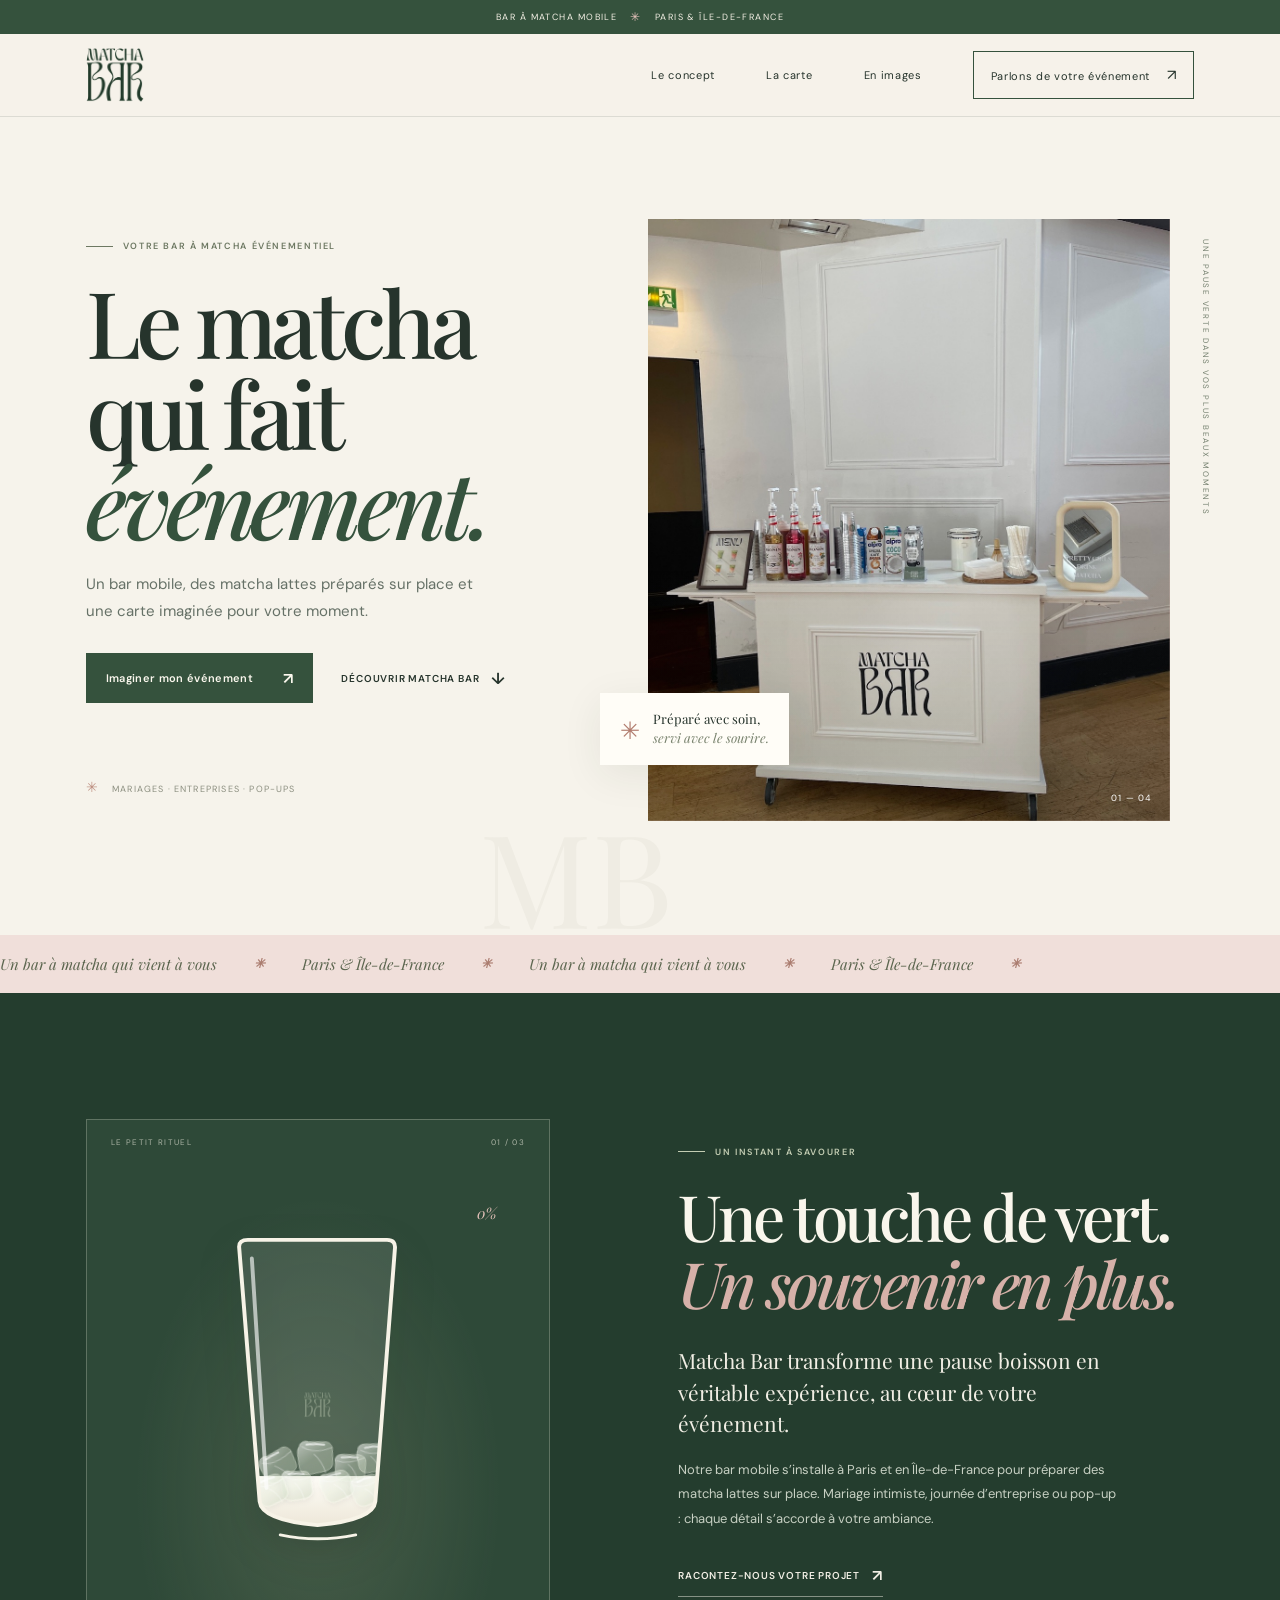
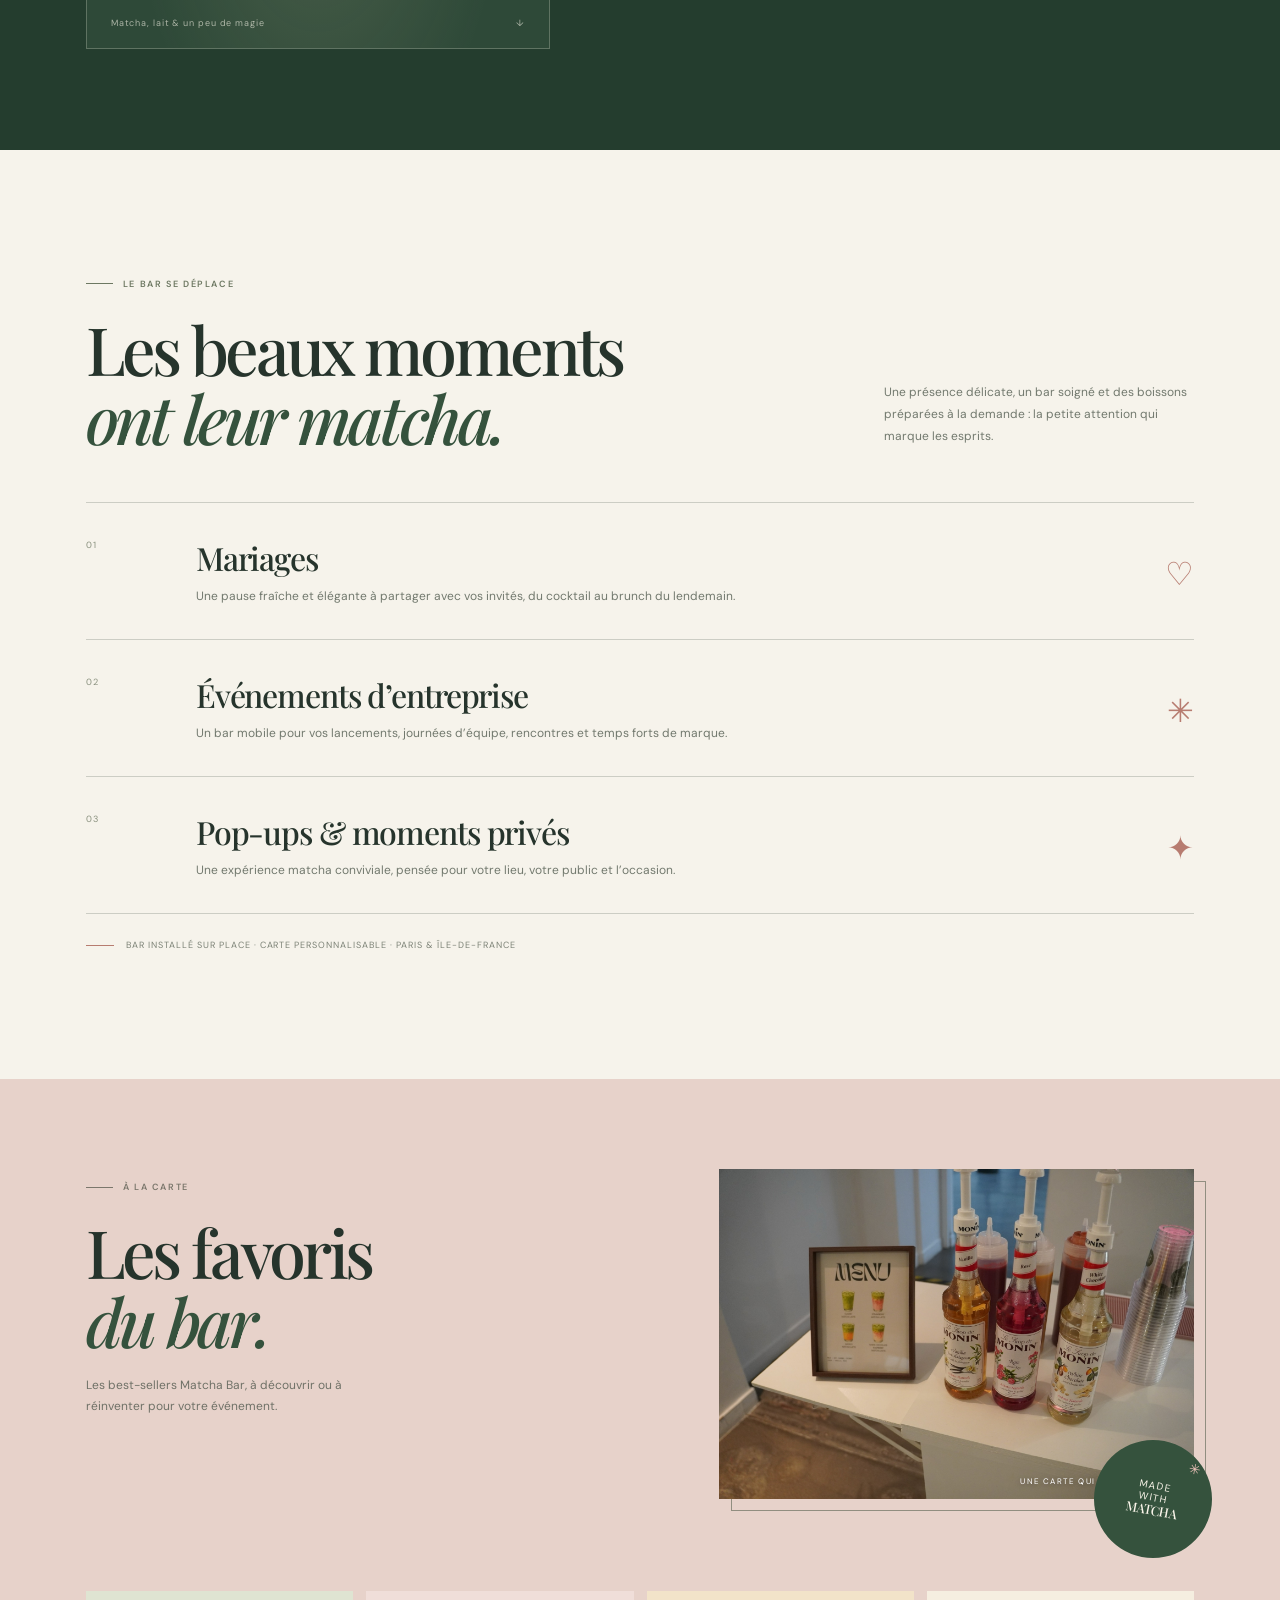
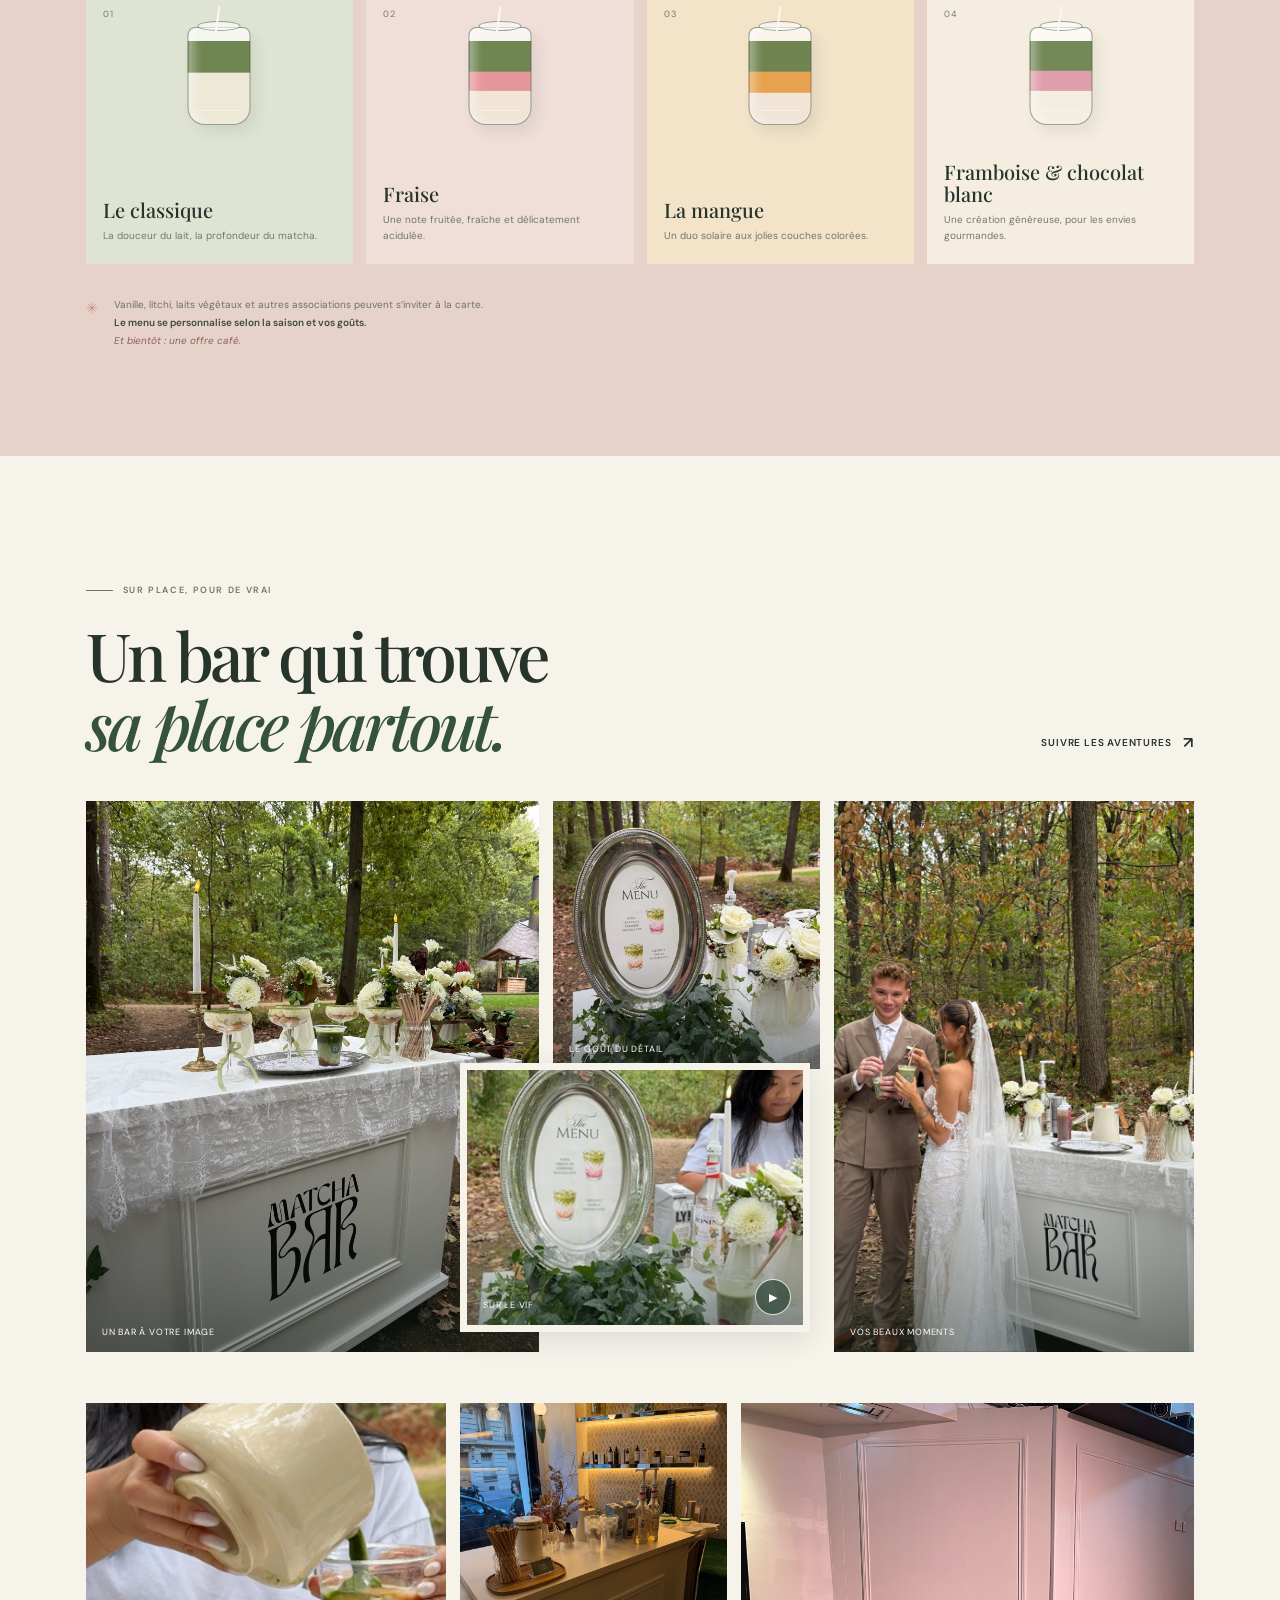
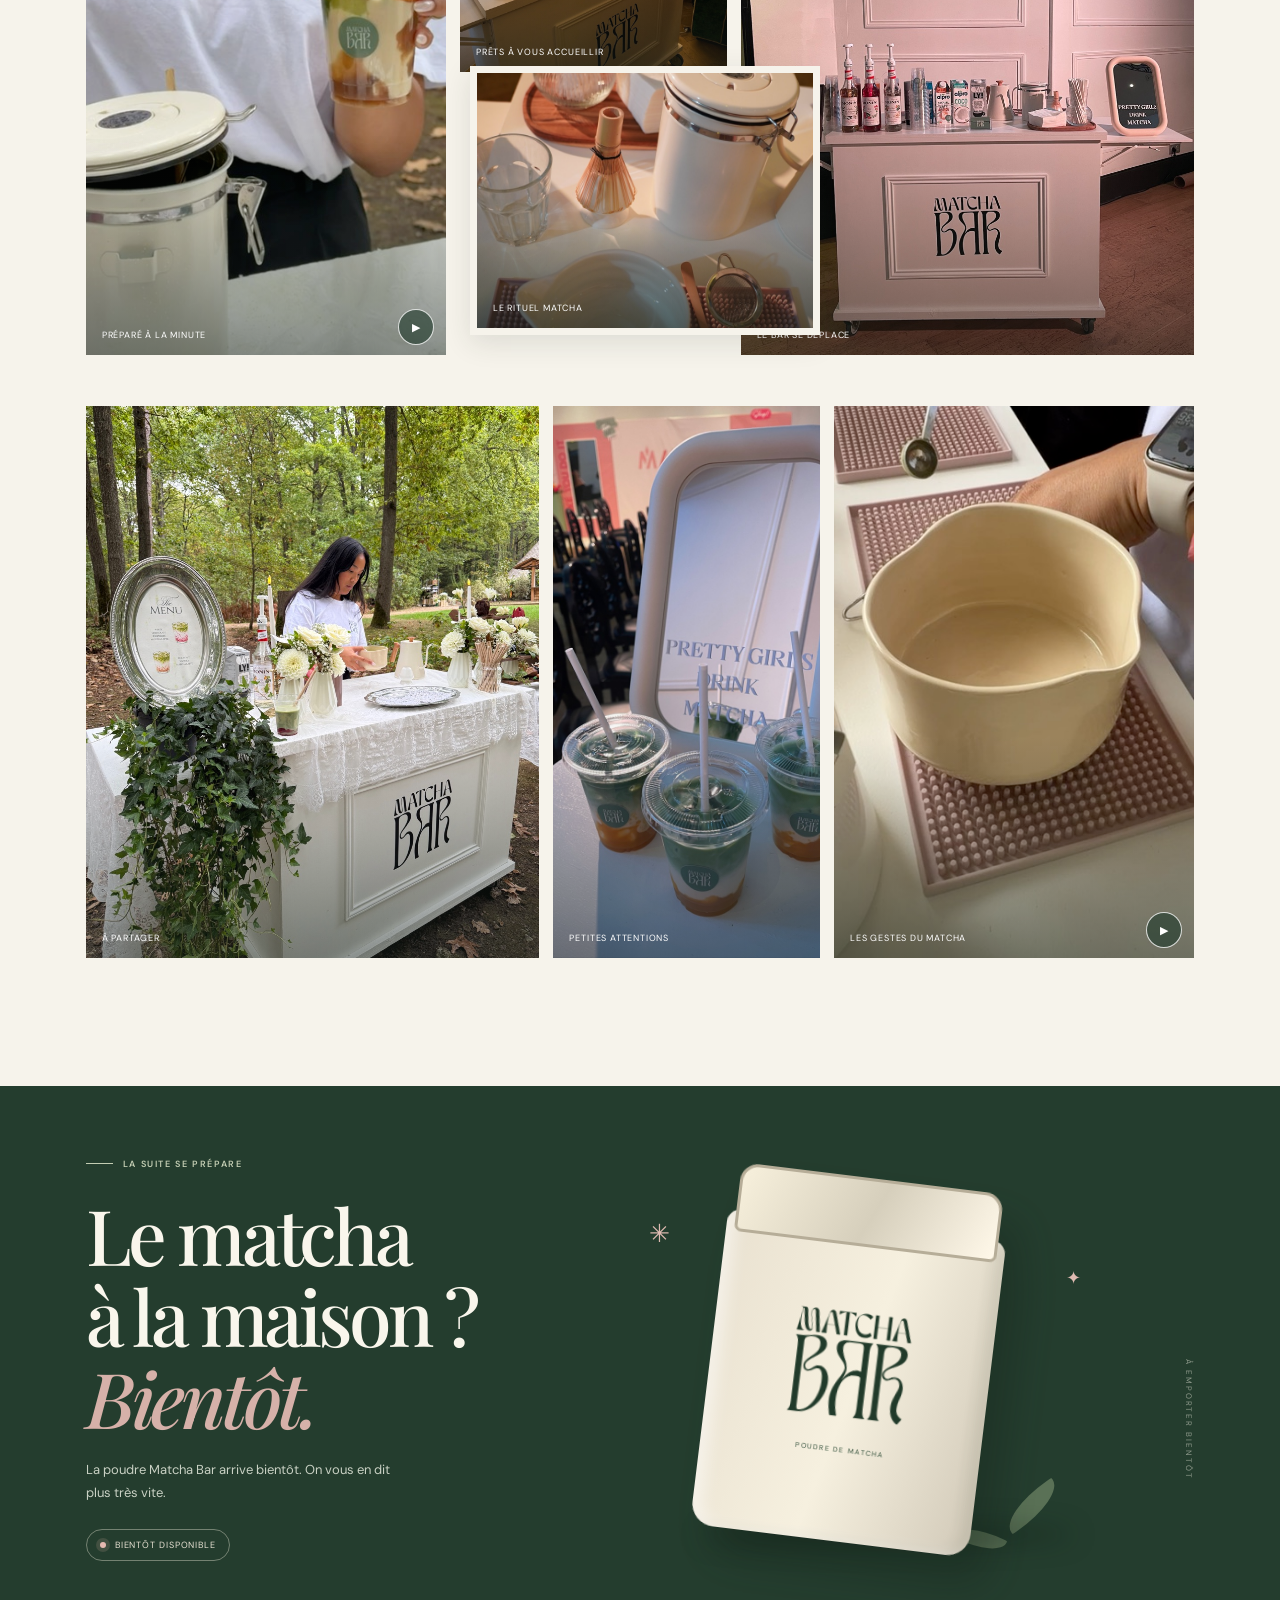
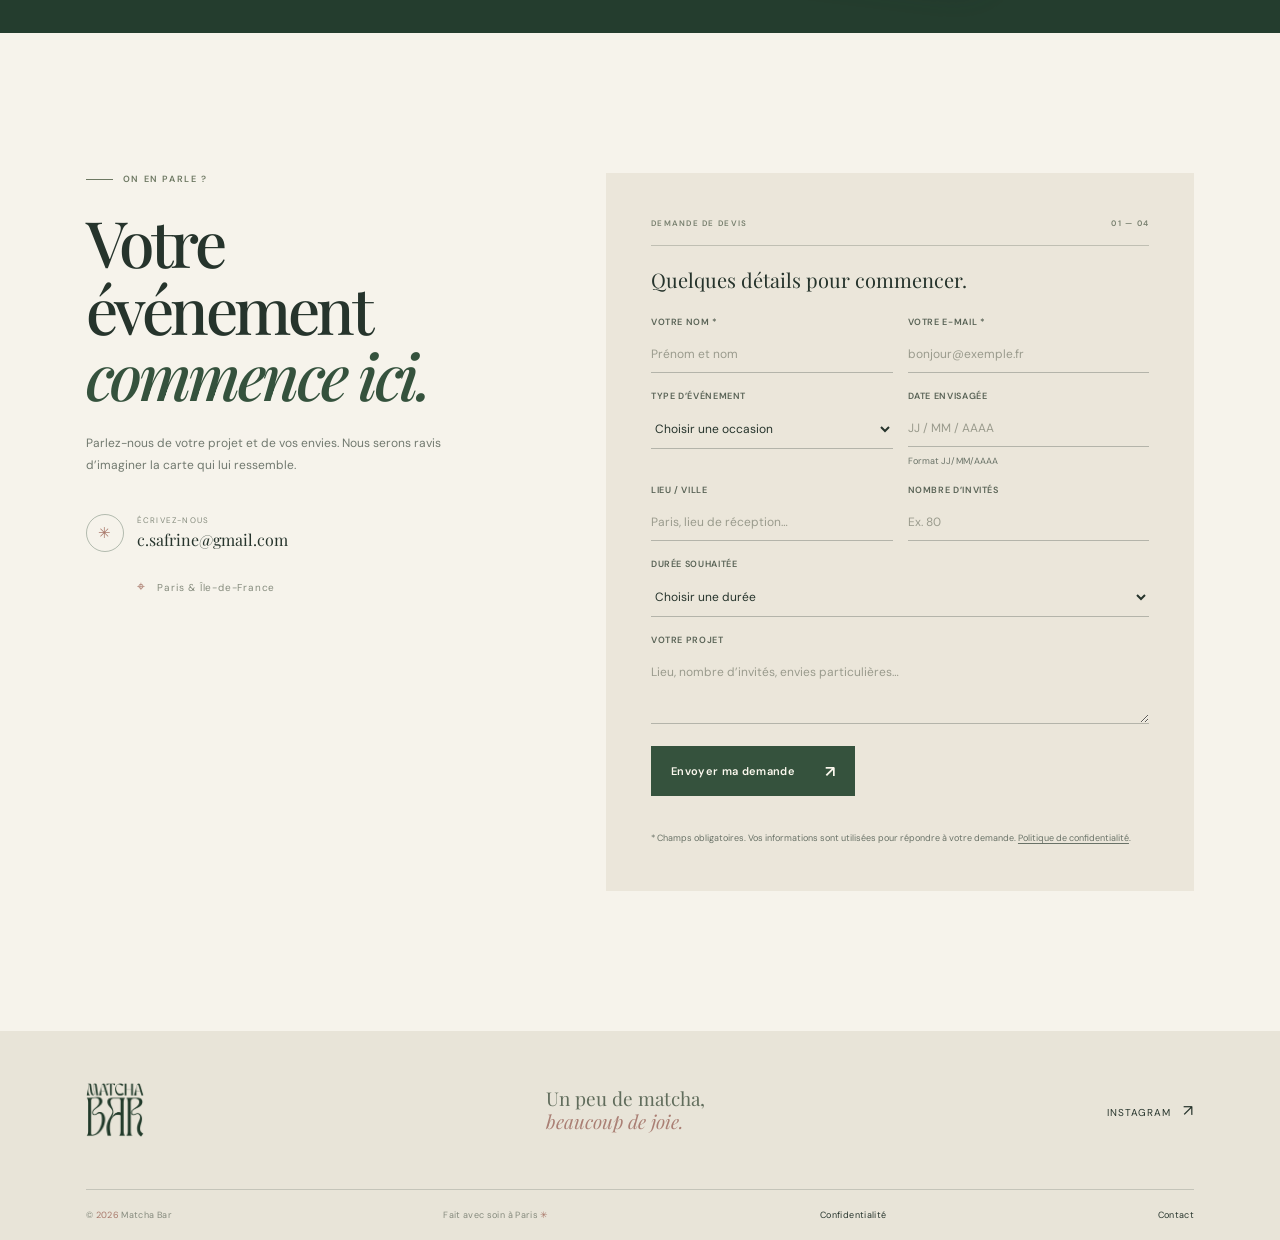
==== commit e4e0dd5f: "Enable quote form and add privacy draft" ====
--- a/index.html
+++ b/index.html
@@ -204,15 +204,15 @@
         <div class="form-card">
           <div class="form-topline"><span>DEMANDE DE DEVIS</span><span>01 — 04</span></div>
           <p class="form-intro">Quelques détails pour commencer.</p>
-          <form id="quote-form" autocomplete="on">
-            <div class="form-row"><label>Votre nom<input name="name" type="text" placeholder="Prénom et nom" autocomplete="name" /></label><label>Votre e-mail<input name="email" type="email" placeholder="bonjour@exemple.fr" autocomplete="email" /></label></div>
-            <div class="form-row"><label>Type d’événement<select name="event"><option value="" selected disabled>Choisir une occasion</option><option>Mariage</option><option>Événement d’entreprise</option><option>Pop-up</option><option>Événement privé</option><option>Autre</option></select></label><label>Date envisagée<input name="date" type="text" placeholder="JJ / MM / AAAA" /></label></div>
+          <form id="quote-form" action="https://formspree.io/f/xyeweweo" method="post" autocomplete="on">
+            <div class="form-row"><label>Votre nom *<input name="name" type="text" placeholder="Prénom et nom" autocomplete="name" required /></label><label>Votre e-mail *<input name="email" type="email" placeholder="bonjour@exemple.fr" autocomplete="email" required /></label></div>
+            <div class="form-row"><label>Type d’événement<select name="event"><option value="" selected disabled>Choisir une occasion</option><option>Mariage</option><option>Événement d’entreprise</option><option>Pop-up</option><option>Événement privé</option><option>Autre</option></select></label><label>Date envisagée<input name="date" id="event-date" type="text" placeholder="JJ / MM / AAAA" inputmode="numeric" maxlength="20" pattern="[0-9]{2}/[0-9]{2}/[0-9]{4}" title="Saisissez une date au format JJ/MM/AAAA" aria-describedby="date-help" /><span id="date-help" class="field-help">Format JJ/MM/AAAA</span></label></div>
             <div class="form-row"><label>Lieu / ville<input name="location" type="text" placeholder="Paris, lieu de réception…" /></label><label>Nombre d’invités<input name="guests" type="number" min="1" placeholder="Ex. 80" /></label></div>
             <label>Durée souhaitée<select name="duration"><option value="" selected disabled>Choisir une durée</option><option>Quelques heures</option><option>Demi-journée</option><option>Journée complète</option><option>À définir ensemble</option></select></label>
             <label>Votre projet<textarea name="message" rows="3" placeholder="Lieu, nombre d’invités, envies particulières…"></textarea></label>
-            <button class="button button-dark form-button" type="button" id="demo-send">Envoyer ma demande <span aria-hidden="true">↗</span></button>
-            <p class="form-status" id="form-status" aria-live="polite">Formulaire en aperçu : l’envoi sera activé prochainement.</p>
-            <p class="form-disclaimer">Aucune donnée n’est envoyée depuis cette version de démonstration.</p>
+            <button class="button button-dark form-button" type="submit">Envoyer ma demande <span aria-hidden="true">↗</span></button>
+            <p class="form-status" id="form-status" role="status" aria-live="polite"></p>
+            <p class="form-disclaimer">* Champs obligatoires. Vos informations sont utilisées pour répondre à votre demande. <a href="confidentialite.html">Politique de confidentialité</a>.</p>
           </form>
         </div>
       </section>
@@ -220,7 +220,7 @@
 
     <footer class="site-footer">
       <div class="footer-main section-wrap"><a class="brand brand-footer" href="#accueil" aria-label="Matcha Bar, retour en haut"><img class="brand-logo" src="assets/matcha-logo-small.png" alt="" width="480" height="447" /></a><p>Un peu de matcha,<br /><em>beaucoup de joie.</em></p><a class="footer-ig" href="https://www.instagram.com/matchabar.event/" target="_blank" rel="noreferrer">Instagram <span aria-hidden="true">↗</span></a></div>
-      <div class="footer-bottom section-wrap"><span>© <span id="year">2026</span> Matcha Bar</span><span>Fait avec soin à Paris <span aria-hidden="true">✳</span></span><a href="mailto:c.safrine@gmail.com">Contact</a></div>
+      <div class="footer-bottom section-wrap"><span>© <span id="year">2026</span> Matcha Bar</span><span>Fait avec soin à Paris <span aria-hidden="true">✳</span></span><a href="confidentialite.html">Confidentialité</a><a href="mailto:c.safrine@gmail.com">Contact</a></div>
     </footer>
     <div class="scroll-progress" aria-hidden="true"><span></span></div>
   </body>
--- a/styles.css
+++ b/styles.css
@@ -208,8 +208,18 @@
 #quote-form select:valid { color: var(--ink); }
 #quote-form textarea { resize: vertical; min-height: 70px; }
 .form-button { align-self: start; margin-top: 5px; }
+.form-button:disabled { opacity: .65; cursor: wait; }
 .form-status { min-height: 14px; margin: -4px 0 0; color: #526750; font-size: 10px; }
-.form-disclaimer { margin: -9px 0 0; color: #929386; font-size: 9px; }
+.form-disclaimer { margin: -9px 0 0; color: #697267; font-size: 9px; line-height: 1.6; }
+.form-disclaimer a { text-decoration: underline; text-underline-offset: 2px; }
+.field-help { color: #697267; font-size: 9px; font-weight: 400; letter-spacing: 0; text-transform: none; }
+
+.privacy-page { max-width: 860px; padding-block: clamp(70px, 9vw, 125px); }
+.privacy-page h1 { margin-bottom: 30px; font-size: clamp(44px, 6vw, 76px); }
+.privacy-page h2 { margin: 40px 0 12px; font-family: var(--serif); font-size: 28px; letter-spacing: -.03em; }
+.privacy-page p, .privacy-page li { color: #59665a; font-size: 14px; line-height: 1.8; }
+.privacy-page a:not(.text-link) { text-decoration: underline; text-underline-offset: 3px; }
+.privacy-notice { padding: 18px 20px; background: #ebe6da; }
 
 .site-footer { background: #e8e4d8; }
 .footer-main { min-height: 158px; display: flex; align-items: center; justify-content: space-between; }
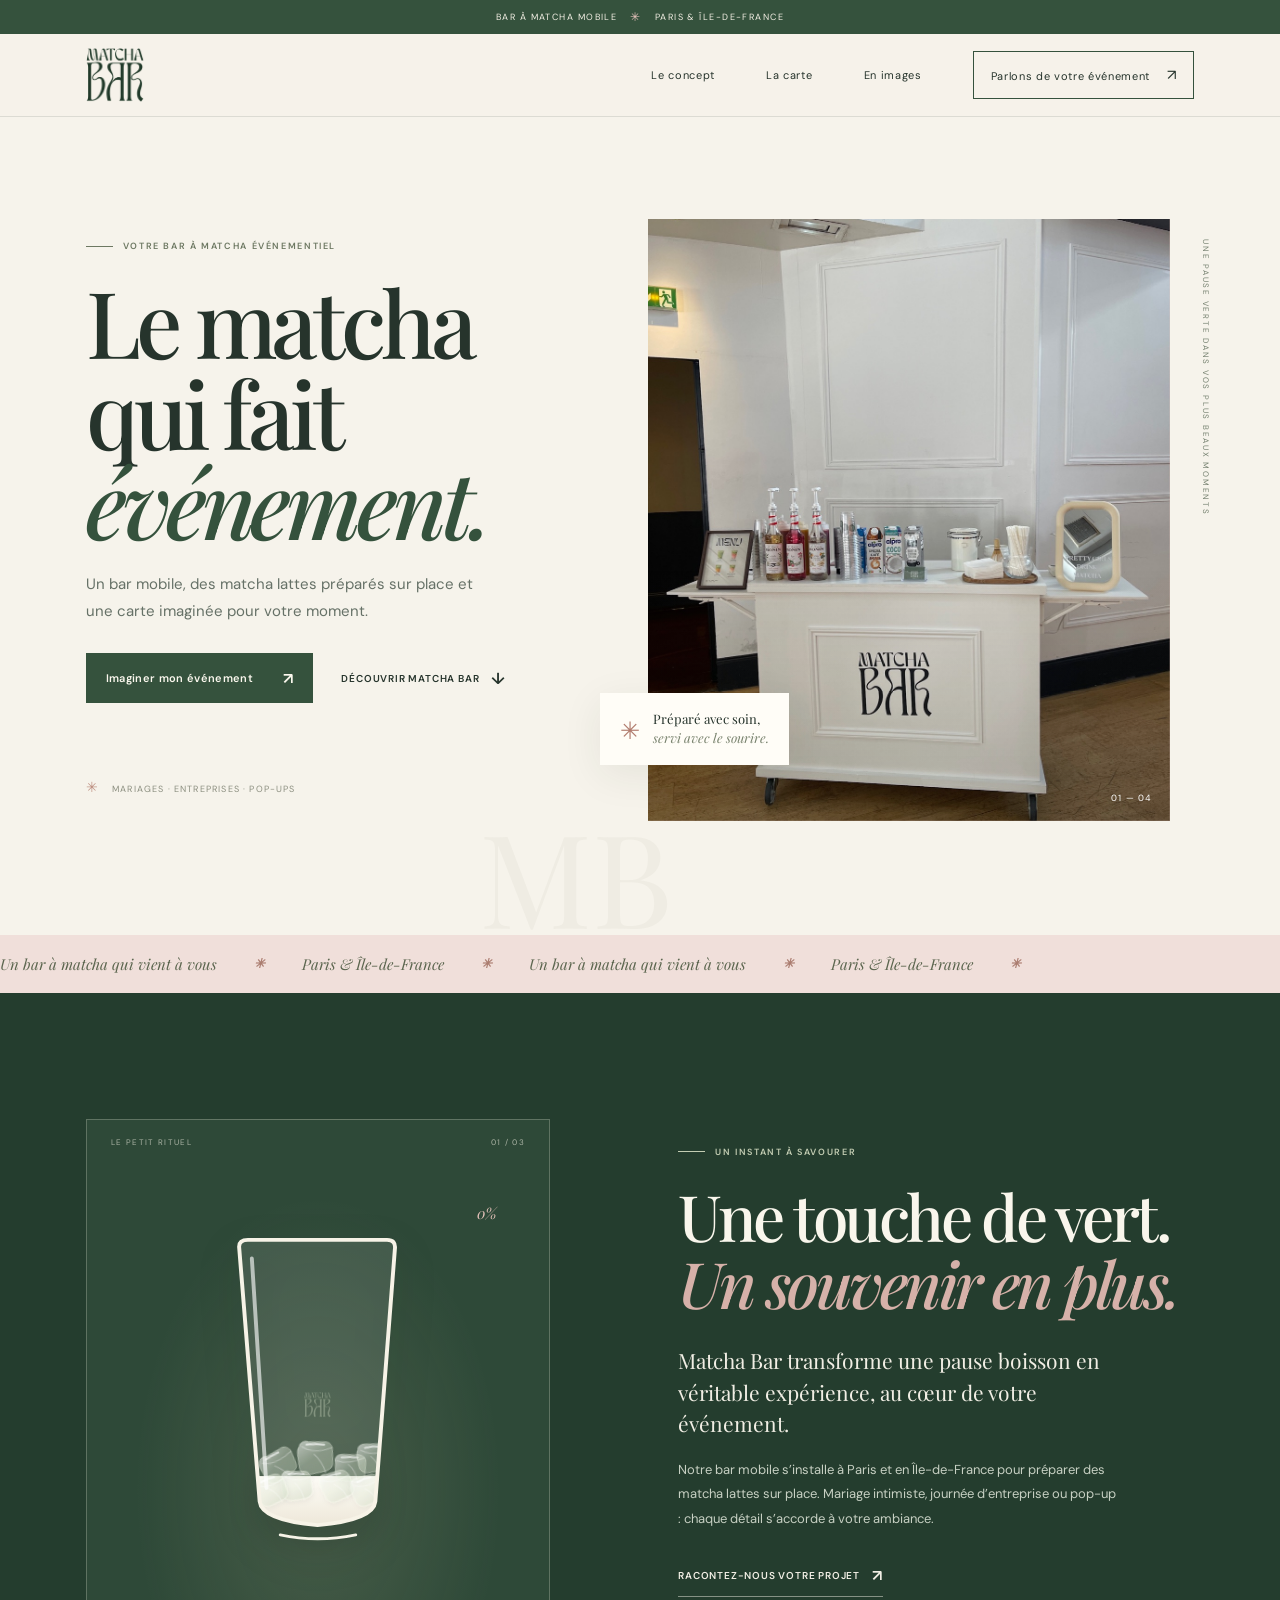
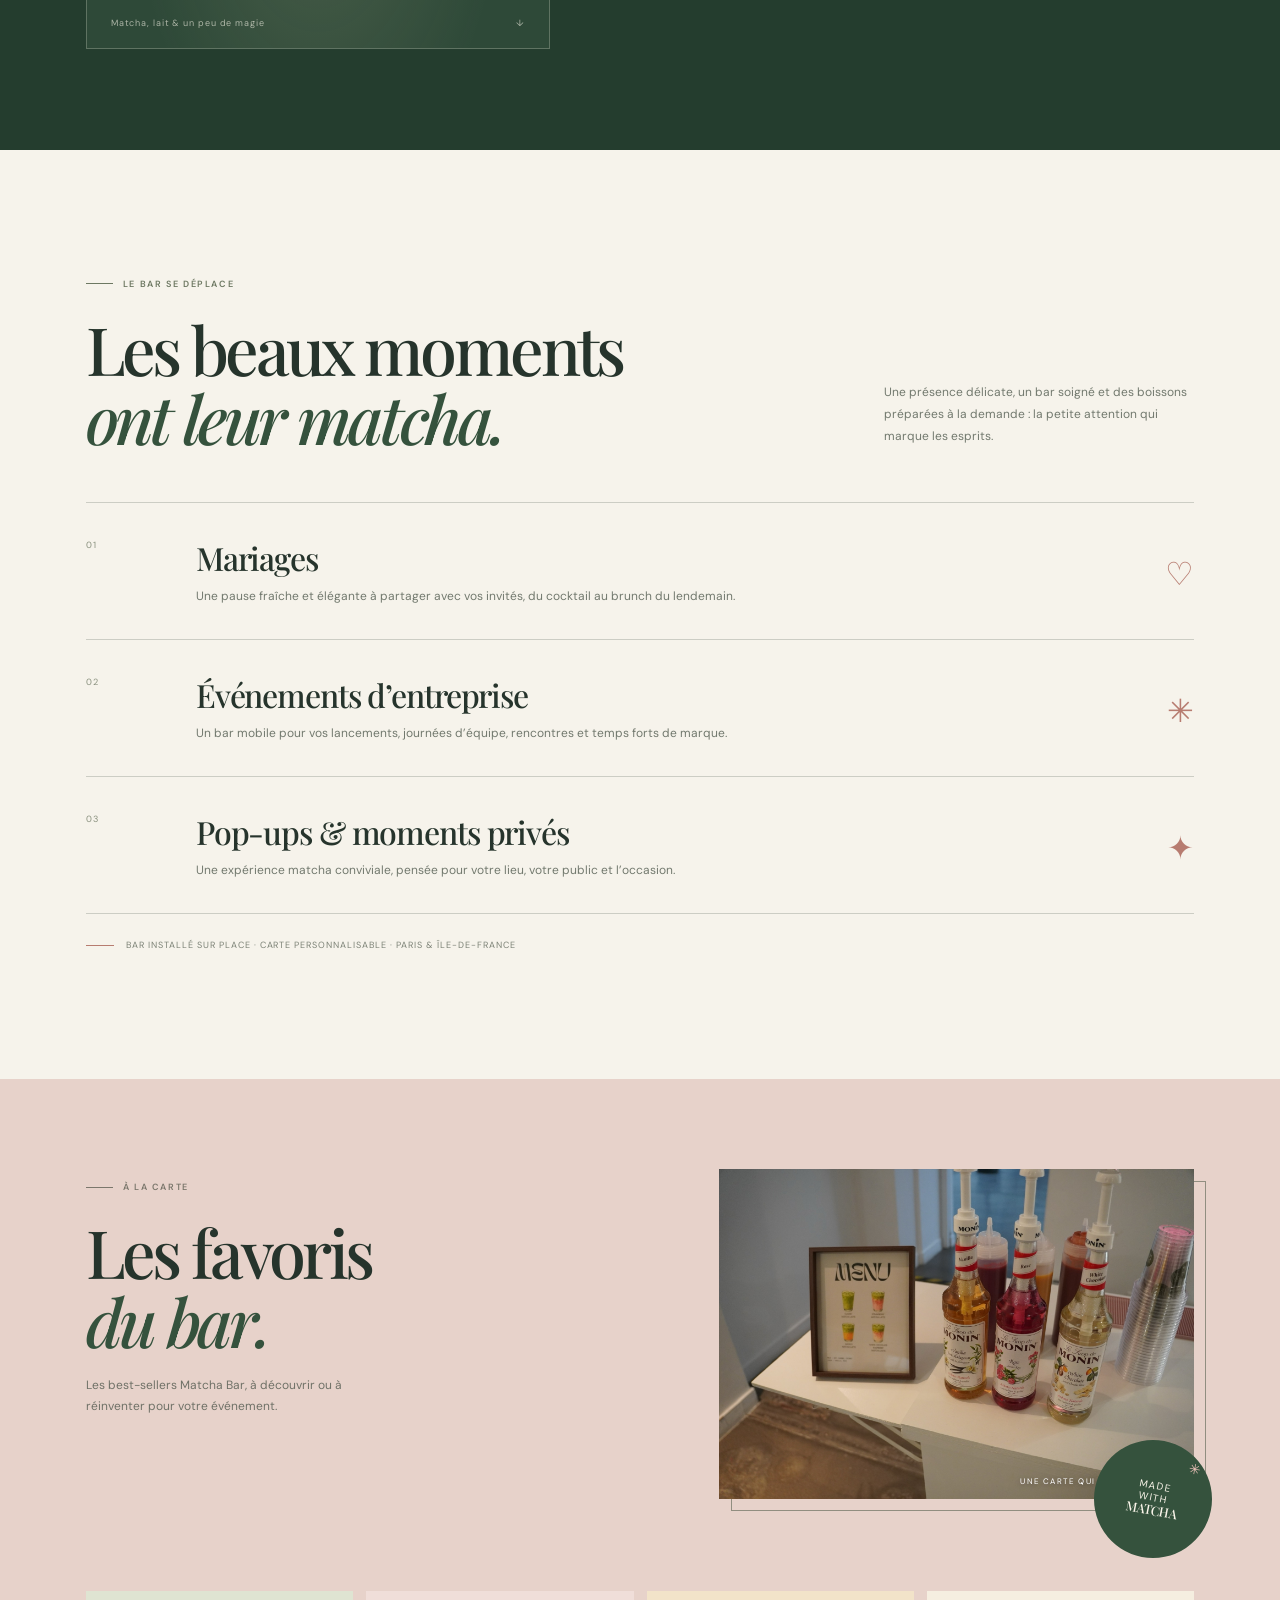
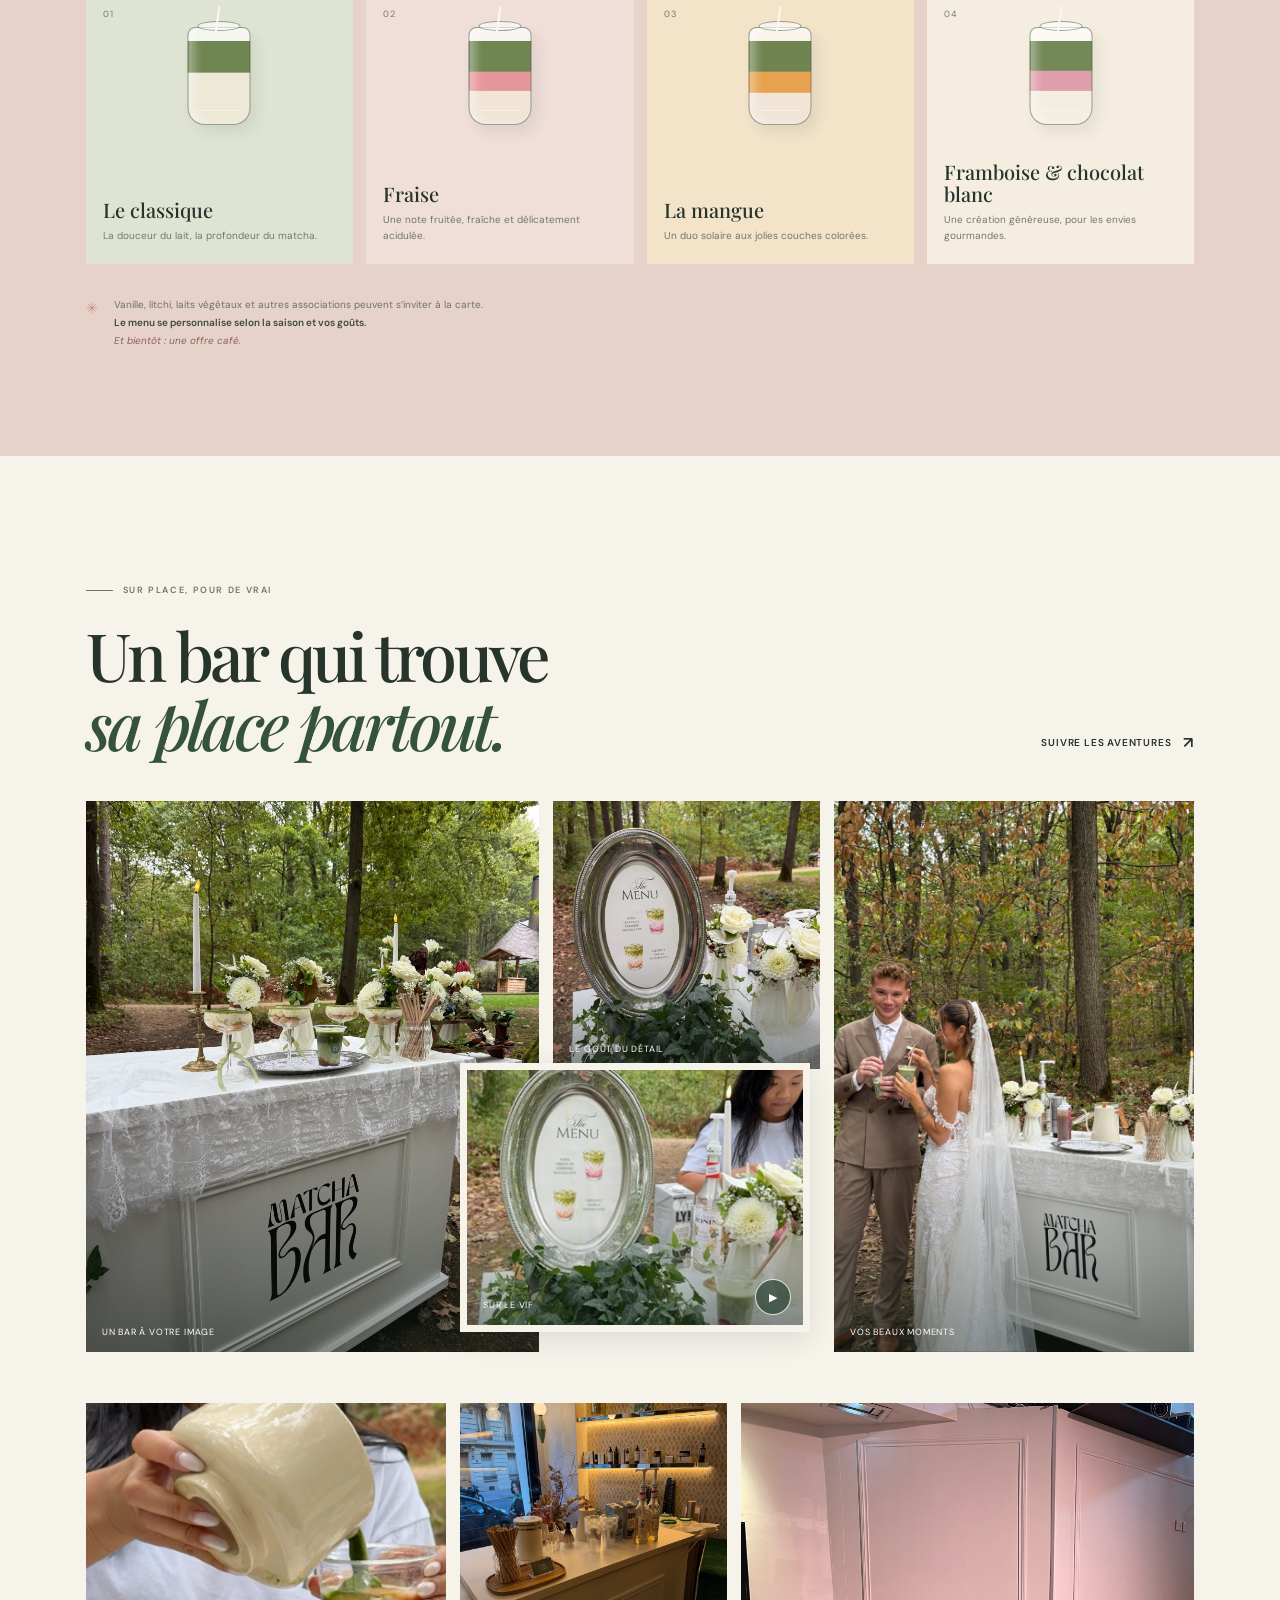
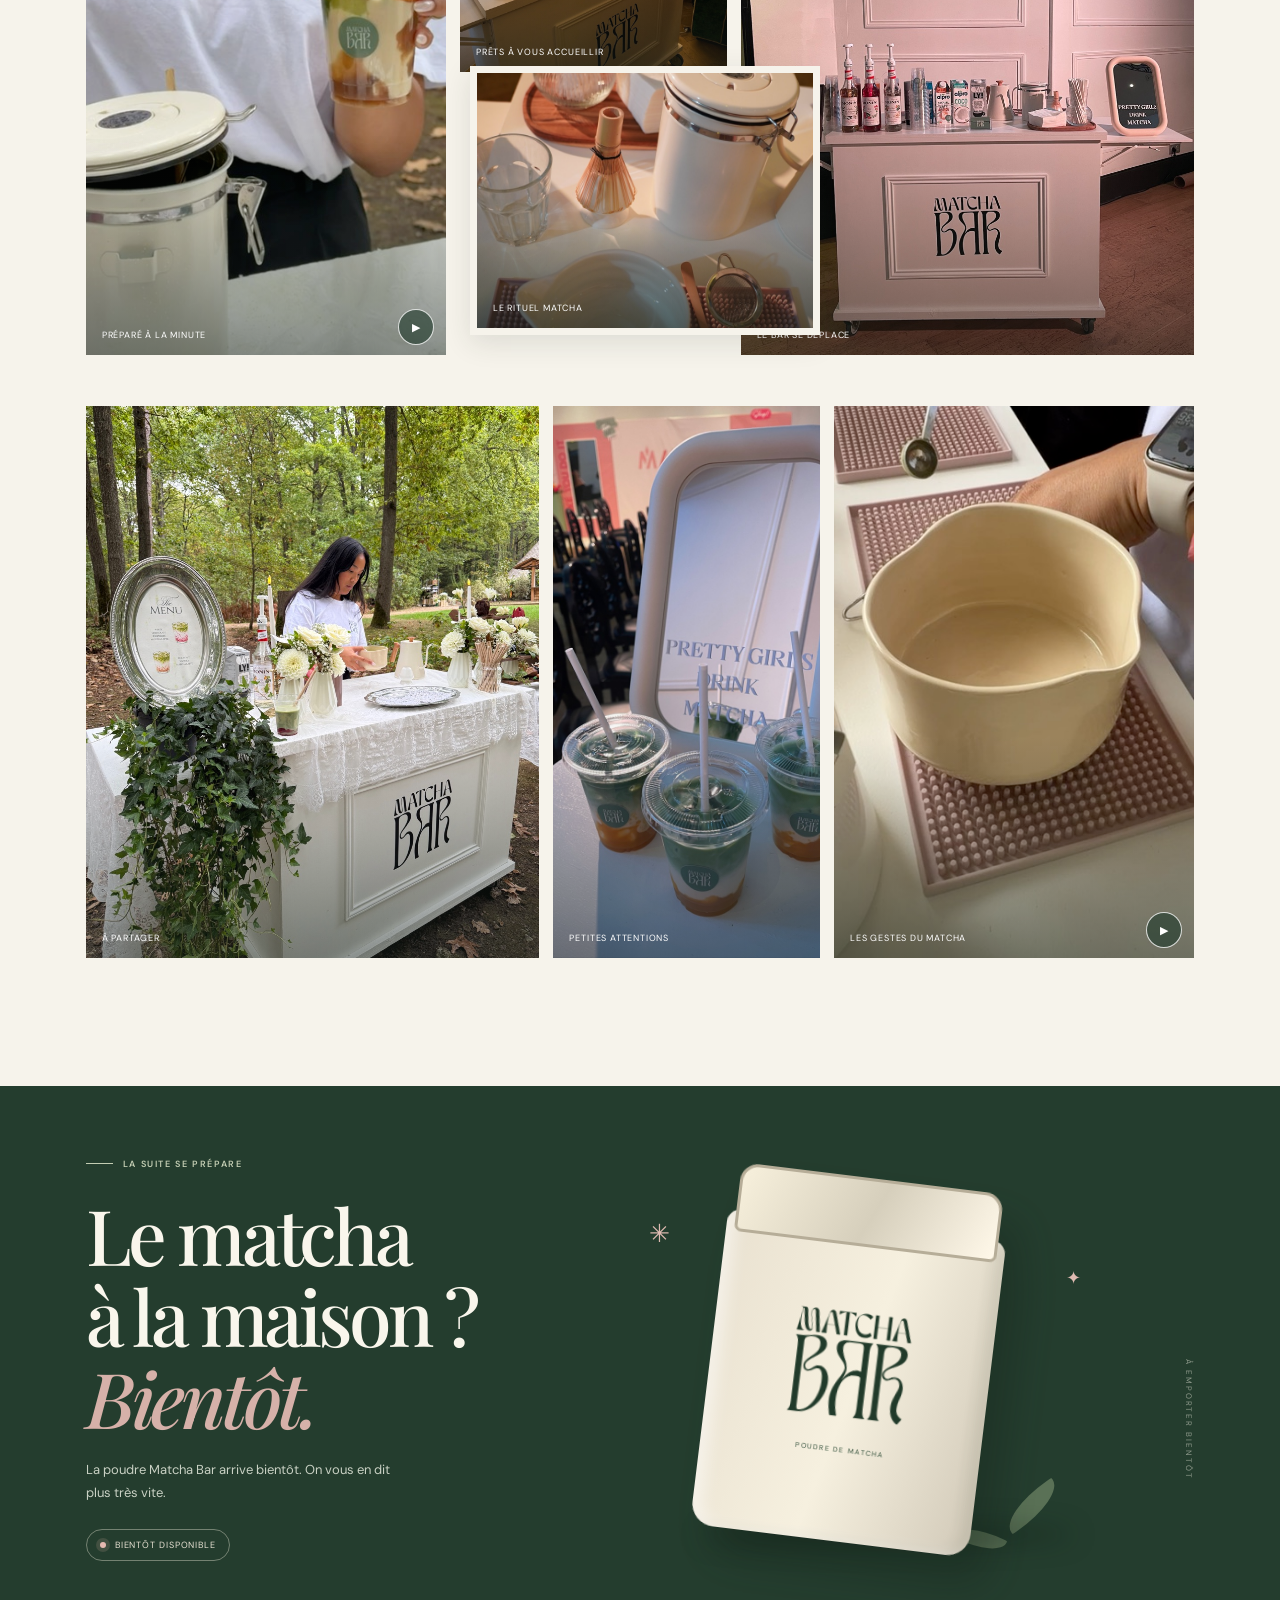
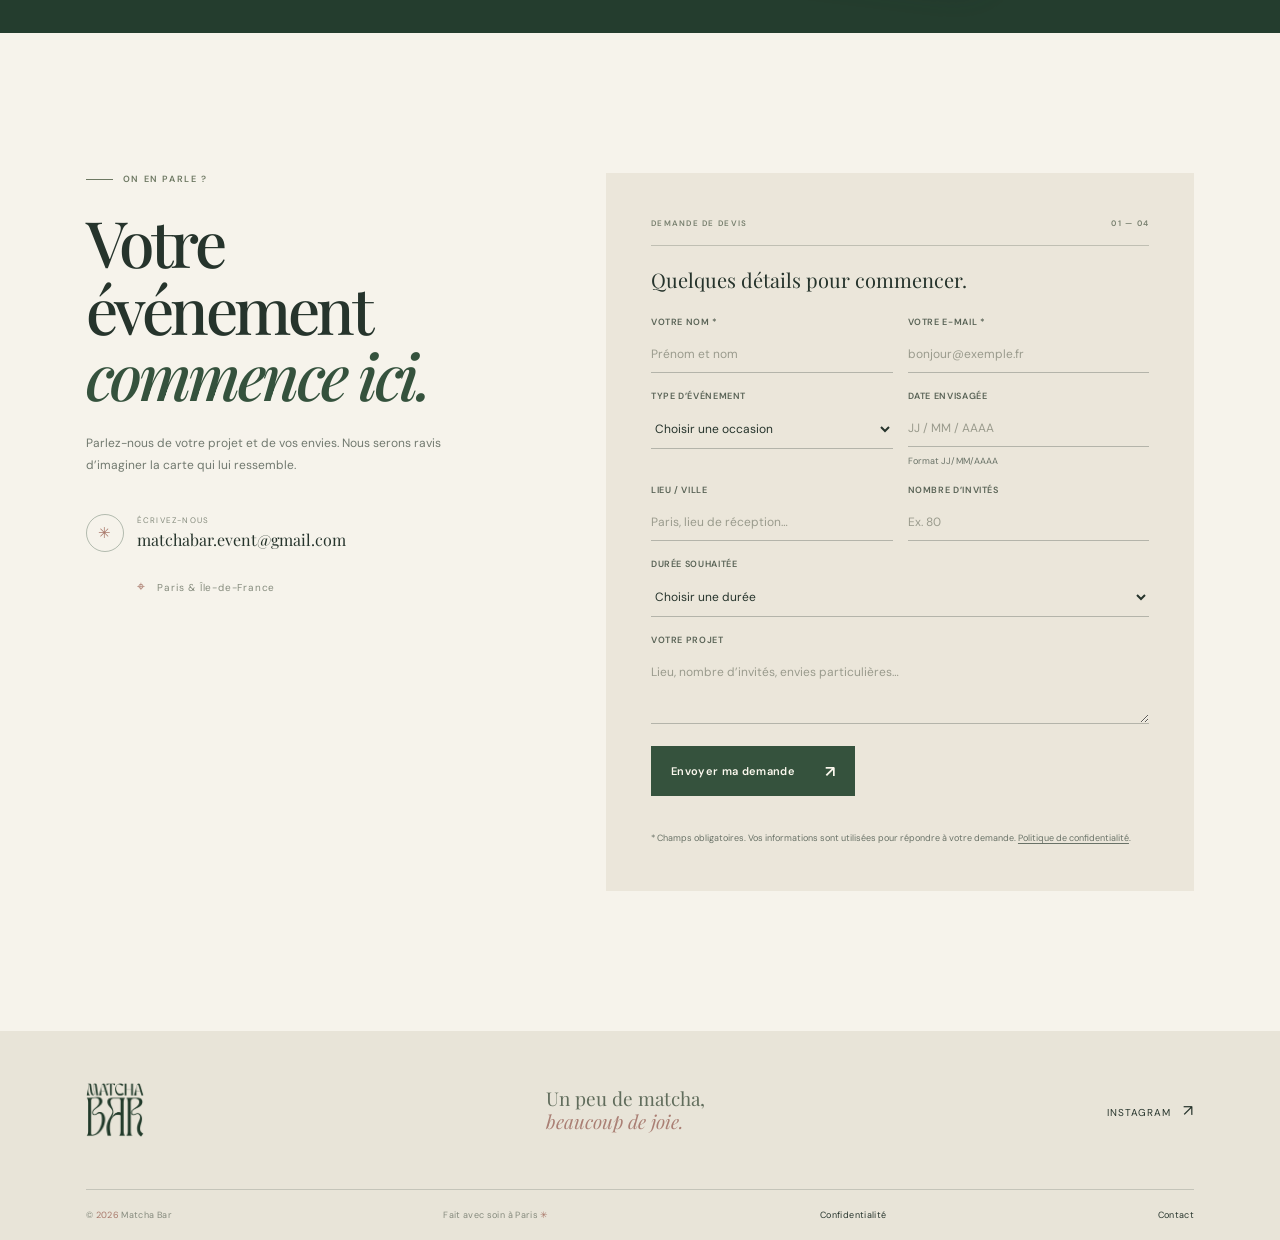
==== commit 9f55fa53: "Update contact email address" ====
--- a/index.html
+++ b/index.html
@@ -200,7 +200,7 @@
       </section>
 
       <section class="quote-section section-wrap" id="devis" aria-labelledby="quote-title">
-        <div class="quote-intro"><p class="eyebrow"><span class="eyebrow-line"></span> On en parle ?</p><h2 id="quote-title">Votre événement<br /><em>commence ici.</em></h2><p>Parlez-nous de votre projet et de vos envies. Nous serons ravis d’imaginer la carte qui lui ressemble.</p><div class="contact-card"><span class="contact-icon" aria-hidden="true">✳</span><div><small>Écrivez-nous</small><a href="mailto:c.safrine@gmail.com">c.safrine@gmail.com</a></div></div><div class="contact-location"><span aria-hidden="true">⌖</span> Paris & Île-de-France</div></div>
+        <div class="quote-intro"><p class="eyebrow"><span class="eyebrow-line"></span> On en parle ?</p><h2 id="quote-title">Votre événement<br /><em>commence ici.</em></h2><p>Parlez-nous de votre projet et de vos envies. Nous serons ravis d’imaginer la carte qui lui ressemble.</p><div class="contact-card"><span class="contact-icon" aria-hidden="true">✳</span><div><small>Écrivez-nous</small><a href="mailto:matchabar.event@gmail.com">matchabar.event@gmail.com</a></div></div><div class="contact-location"><span aria-hidden="true">⌖</span> Paris & Île-de-France</div></div>
         <div class="form-card">
           <div class="form-topline"><span>DEMANDE DE DEVIS</span><span>01 — 04</span></div>
           <p class="form-intro">Quelques détails pour commencer.</p>
@@ -220,7 +220,7 @@
 
     <footer class="site-footer">
       <div class="footer-main section-wrap"><a class="brand brand-footer" href="#accueil" aria-label="Matcha Bar, retour en haut"><img class="brand-logo" src="assets/matcha-logo-small.png" alt="" width="480" height="447" /></a><p>Un peu de matcha,<br /><em>beaucoup de joie.</em></p><a class="footer-ig" href="https://www.instagram.com/matchabar.event/" target="_blank" rel="noreferrer">Instagram <span aria-hidden="true">↗</span></a></div>
-      <div class="footer-bottom section-wrap"><span>© <span id="year">2026</span> Matcha Bar</span><span>Fait avec soin à Paris <span aria-hidden="true">✳</span></span><a href="confidentialite.html">Confidentialité</a><a href="mailto:c.safrine@gmail.com">Contact</a></div>
+      <div class="footer-bottom section-wrap"><span>© <span id="year">2026</span> Matcha Bar</span><span>Fait avec soin à Paris <span aria-hidden="true">✳</span></span><a href="confidentialite.html">Confidentialité</a><a href="mailto:matchabar.event@gmail.com">Contact</a></div>
     </footer>
     <div class="scroll-progress" aria-hidden="true"><span></span></div>
   </body>
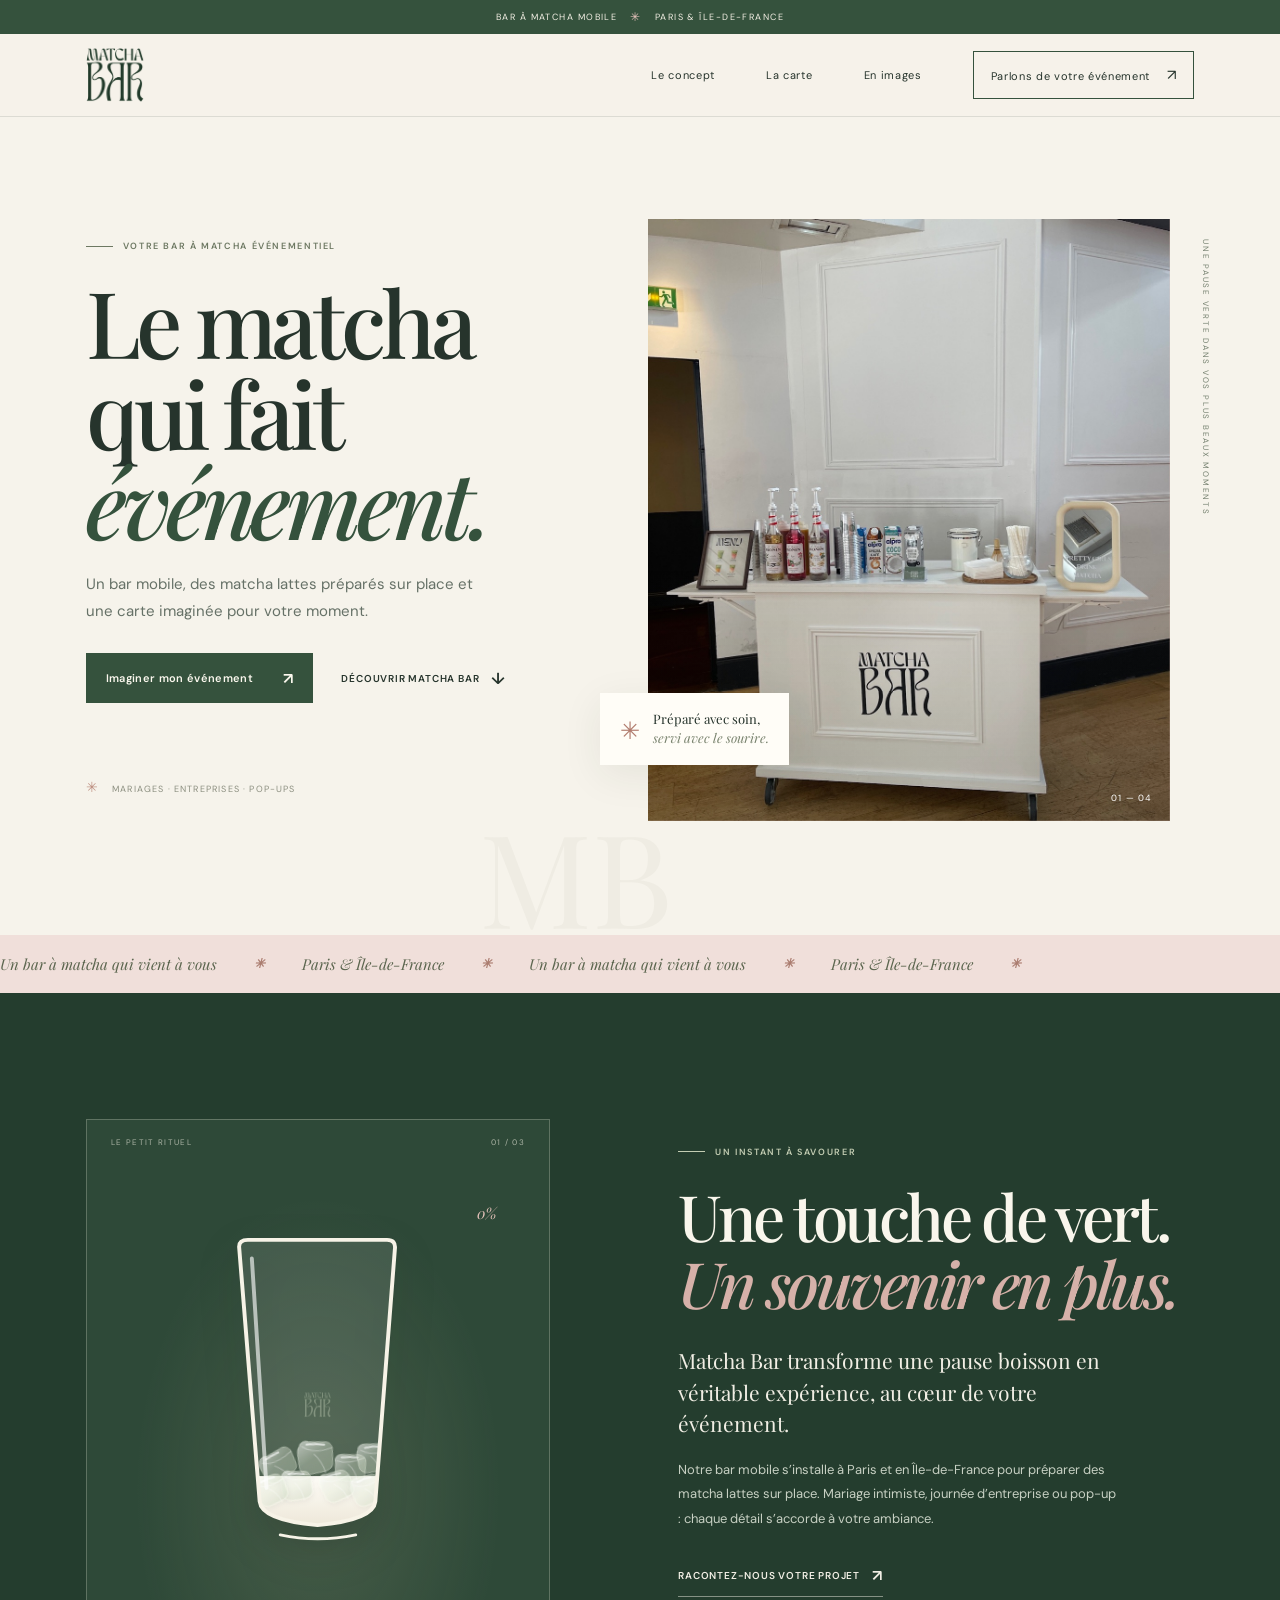
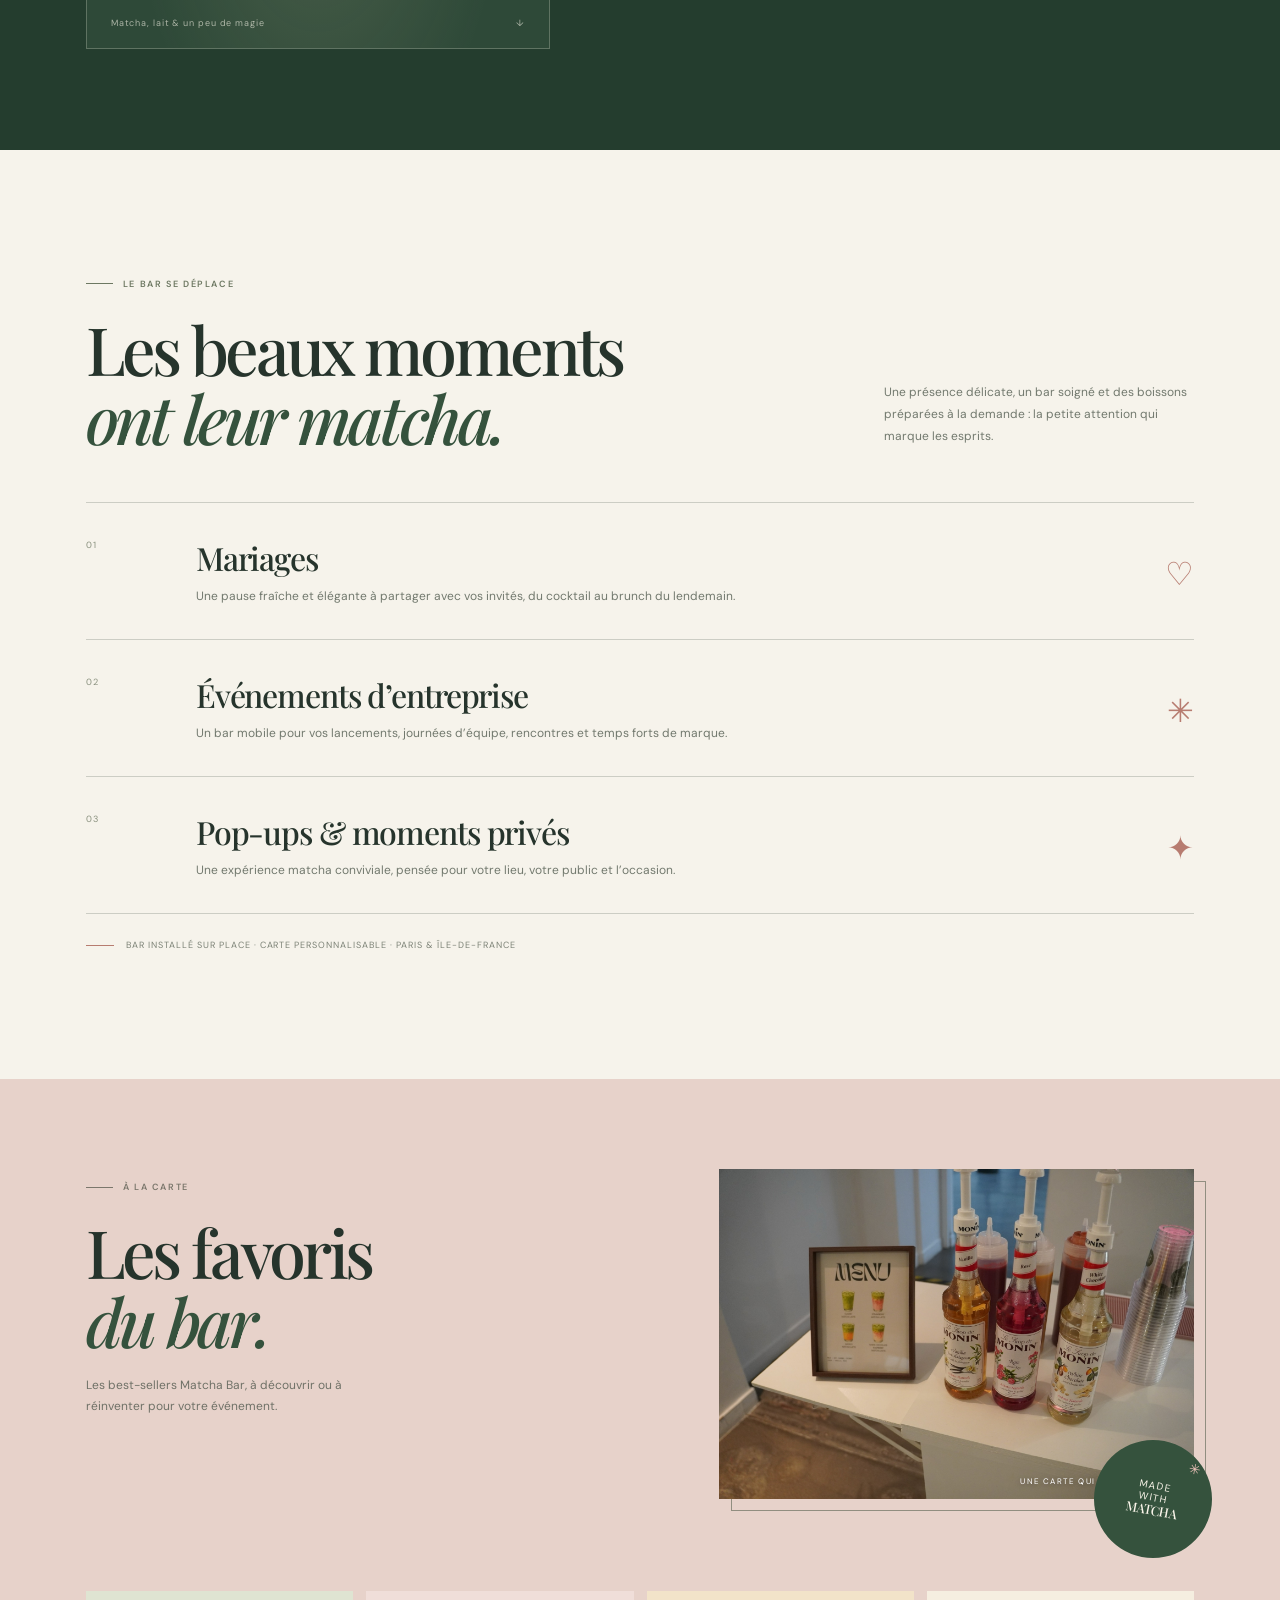
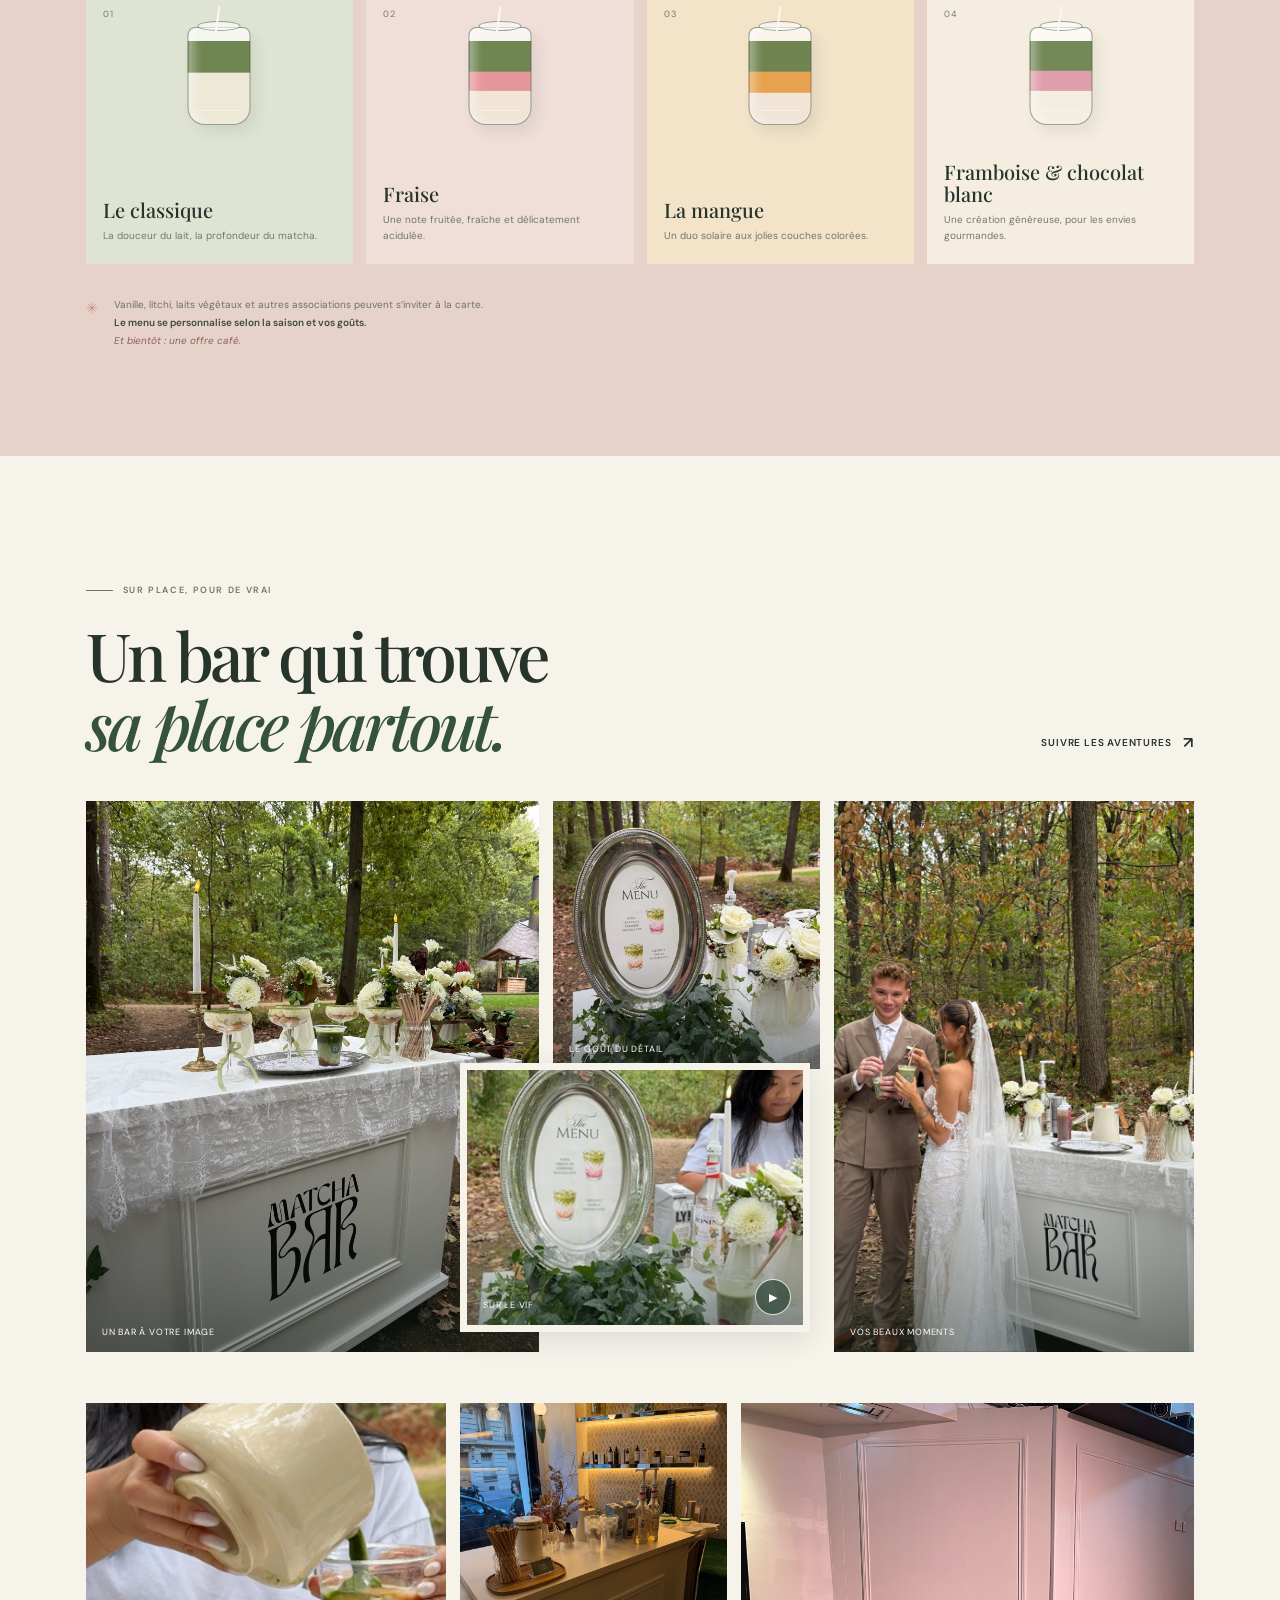
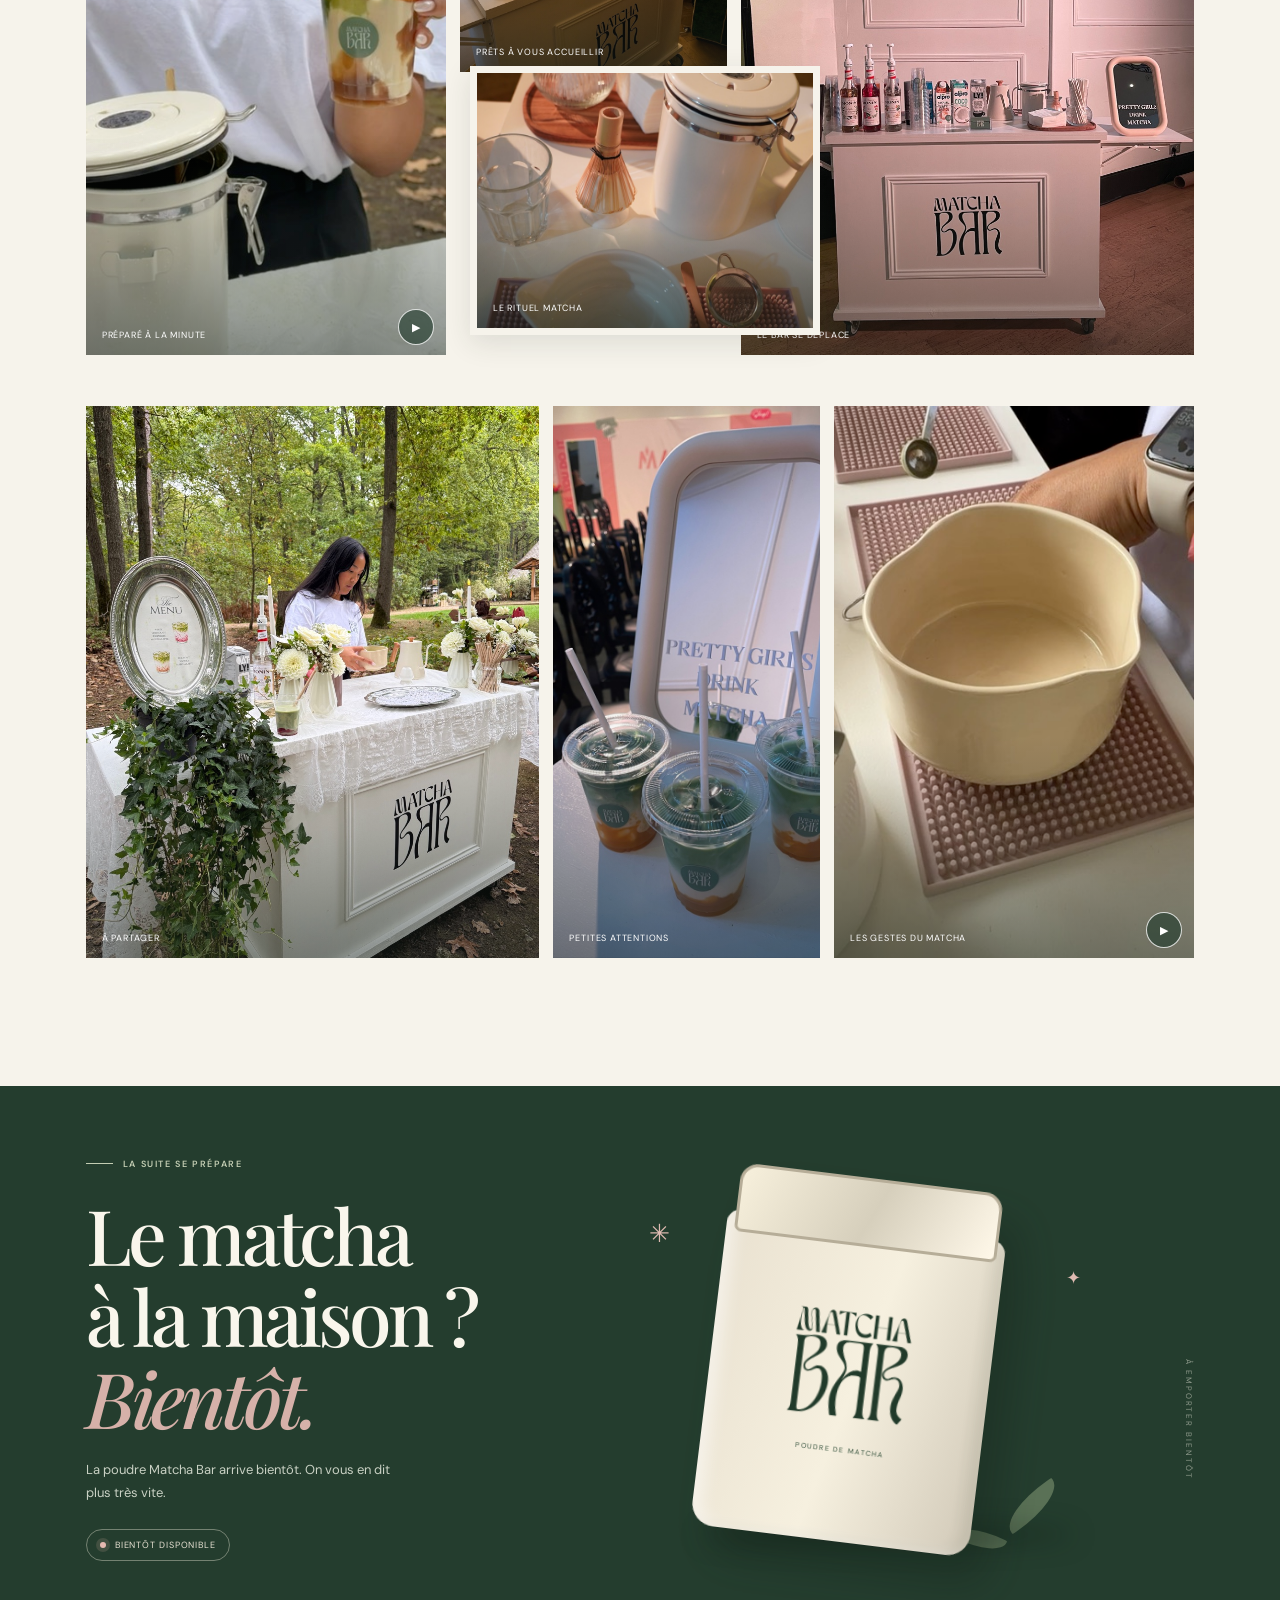
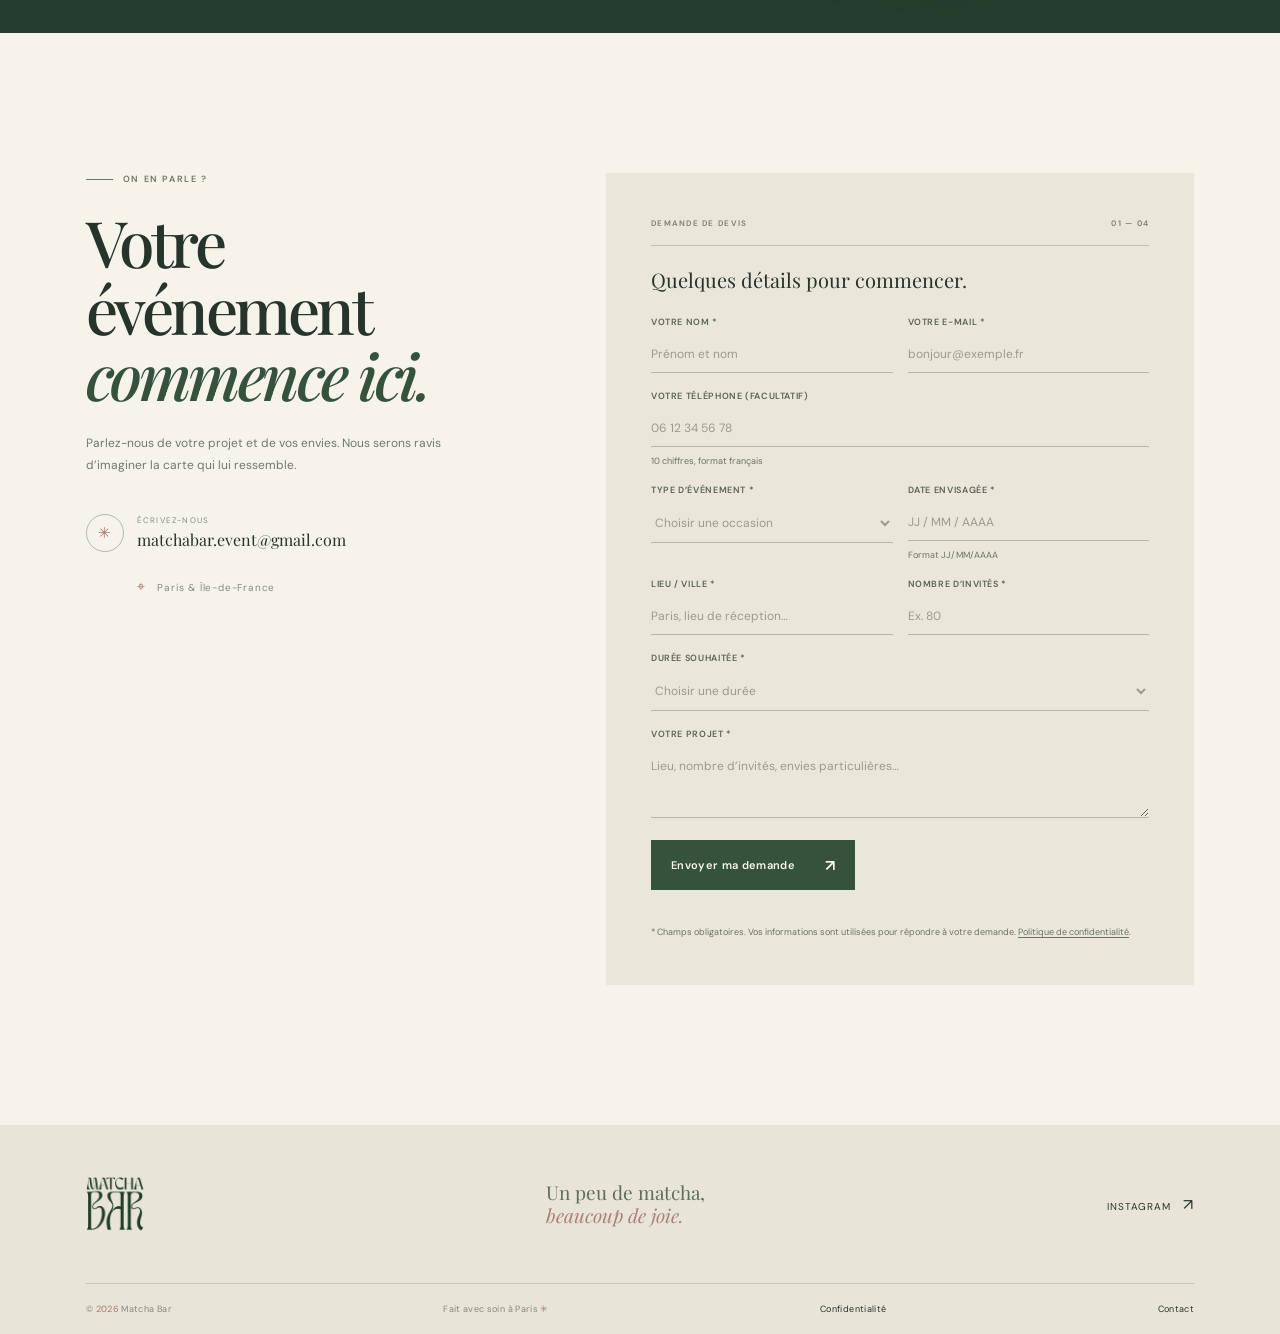
==== commit 3caf863a: "Require quote details and add optional phone" ====
--- a/index.html
+++ b/index.html
@@ -206,10 +206,11 @@
           <p class="form-intro">Quelques détails pour commencer.</p>
           <form id="quote-form" action="https://formspree.io/f/xyeweweo" method="post" autocomplete="on">
             <div class="form-row"><label>Votre nom *<input name="name" type="text" placeholder="Prénom et nom" autocomplete="name" required /></label><label>Votre e-mail *<input name="email" type="email" placeholder="bonjour@exemple.fr" autocomplete="email" required /></label></div>
-            <div class="form-row"><label>Type d’événement<select name="event"><option value="" selected disabled>Choisir une occasion</option><option>Mariage</option><option>Événement d’entreprise</option><option>Pop-up</option><option>Événement privé</option><option>Autre</option></select></label><label>Date envisagée<input name="date" id="event-date" type="text" placeholder="JJ / MM / AAAA" inputmode="numeric" maxlength="20" pattern="[0-9]{2}/[0-9]{2}/[0-9]{4}" title="Saisissez une date au format JJ/MM/AAAA" aria-describedby="date-help" /><span id="date-help" class="field-help">Format JJ/MM/AAAA</span></label></div>
-            <div class="form-row"><label>Lieu / ville<input name="location" type="text" placeholder="Paris, lieu de réception…" /></label><label>Nombre d’invités<input name="guests" type="number" min="1" placeholder="Ex. 80" /></label></div>
-            <label>Durée souhaitée<select name="duration"><option value="" selected disabled>Choisir une durée</option><option>Quelques heures</option><option>Demi-journée</option><option>Journée complète</option><option>À définir ensemble</option></select></label>
-            <label>Votre projet<textarea name="message" rows="3" placeholder="Lieu, nombre d’invités, envies particulières…"></textarea></label>
+            <label>Votre téléphone (facultatif)<input name="phone" id="contact-phone" type="tel" placeholder="06 12 34 56 78" autocomplete="tel" inputmode="numeric" maxlength="14" pattern="(?:[0-9] ?){9}[0-9]" title="Saisissez un numéro à 10 chiffres" aria-describedby="phone-help" /><span id="phone-help" class="field-help">10 chiffres, format français</span></label>
+            <div class="form-row"><label>Type d’événement *<select name="event" required><option value="" selected disabled>Choisir une occasion</option><option>Mariage</option><option>Événement d’entreprise</option><option>Pop-up</option><option>Événement privé</option><option>Autre</option></select></label><label>Date envisagée *<input name="date" id="event-date" type="text" placeholder="JJ / MM / AAAA" inputmode="numeric" maxlength="20" pattern="[0-9]{2}/[0-9]{2}/[0-9]{4}" title="Saisissez une date au format JJ/MM/AAAA" aria-describedby="date-help" required /><span id="date-help" class="field-help">Format JJ/MM/AAAA</span></label></div>
+            <div class="form-row"><label>Lieu / ville *<input name="location" type="text" placeholder="Paris, lieu de réception…" required /></label><label>Nombre d’invités *<input name="guests" type="number" min="1" placeholder="Ex. 80" required /></label></div>
+            <label>Durée souhaitée *<select name="duration" required><option value="" selected disabled>Choisir une durée</option><option>Quelques heures</option><option>Demi-journée</option><option>Journée complète</option><option>À définir ensemble</option></select></label>
+            <label>Votre projet *<textarea name="message" rows="3" placeholder="Lieu, nombre d’invités, envies particulières…" required></textarea></label>
             <button class="button button-dark form-button" type="submit">Envoyer ma demande <span aria-hidden="true">↗</span></button>
             <p class="form-status" id="form-status" role="status" aria-live="polite"></p>
             <p class="form-disclaimer">* Champs obligatoires. Vos informations sont utilisées pour répondre à votre demande. <a href="confidentialite.html">Politique de confidentialité</a>.</p>
